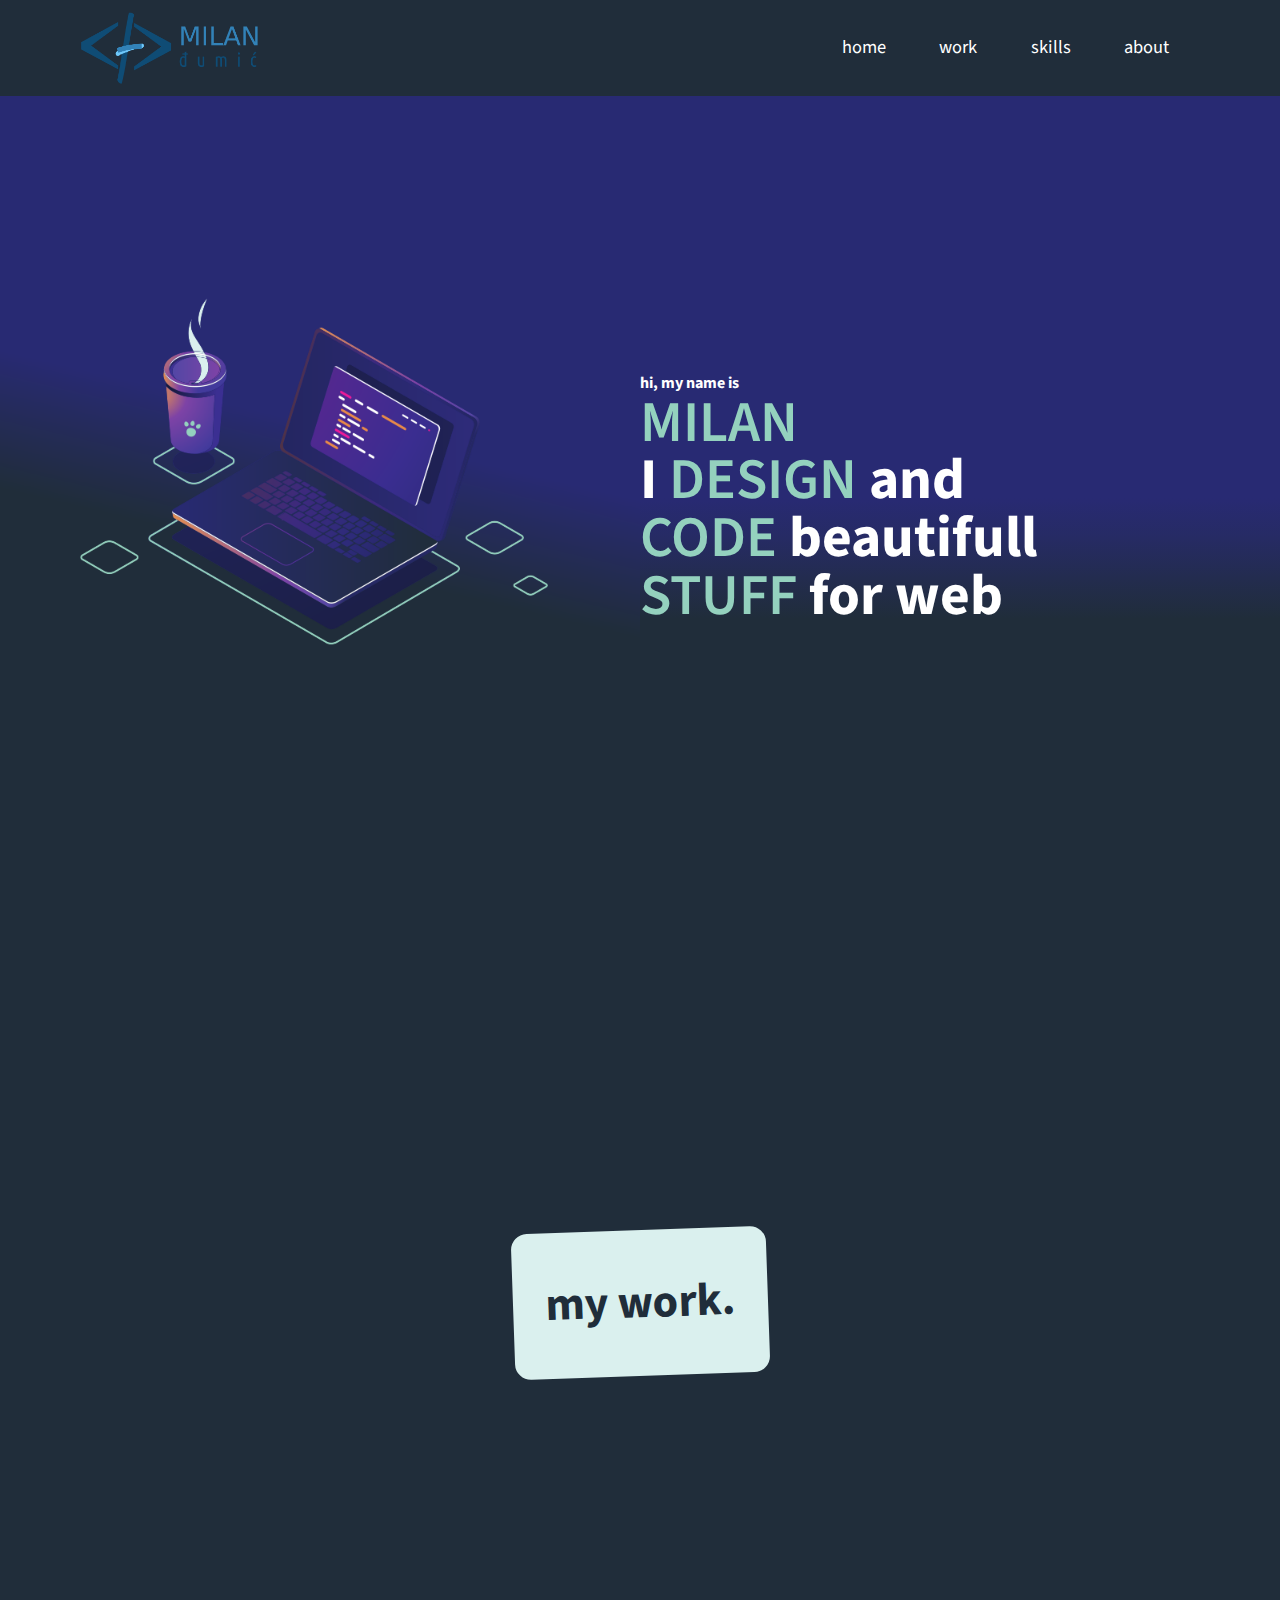
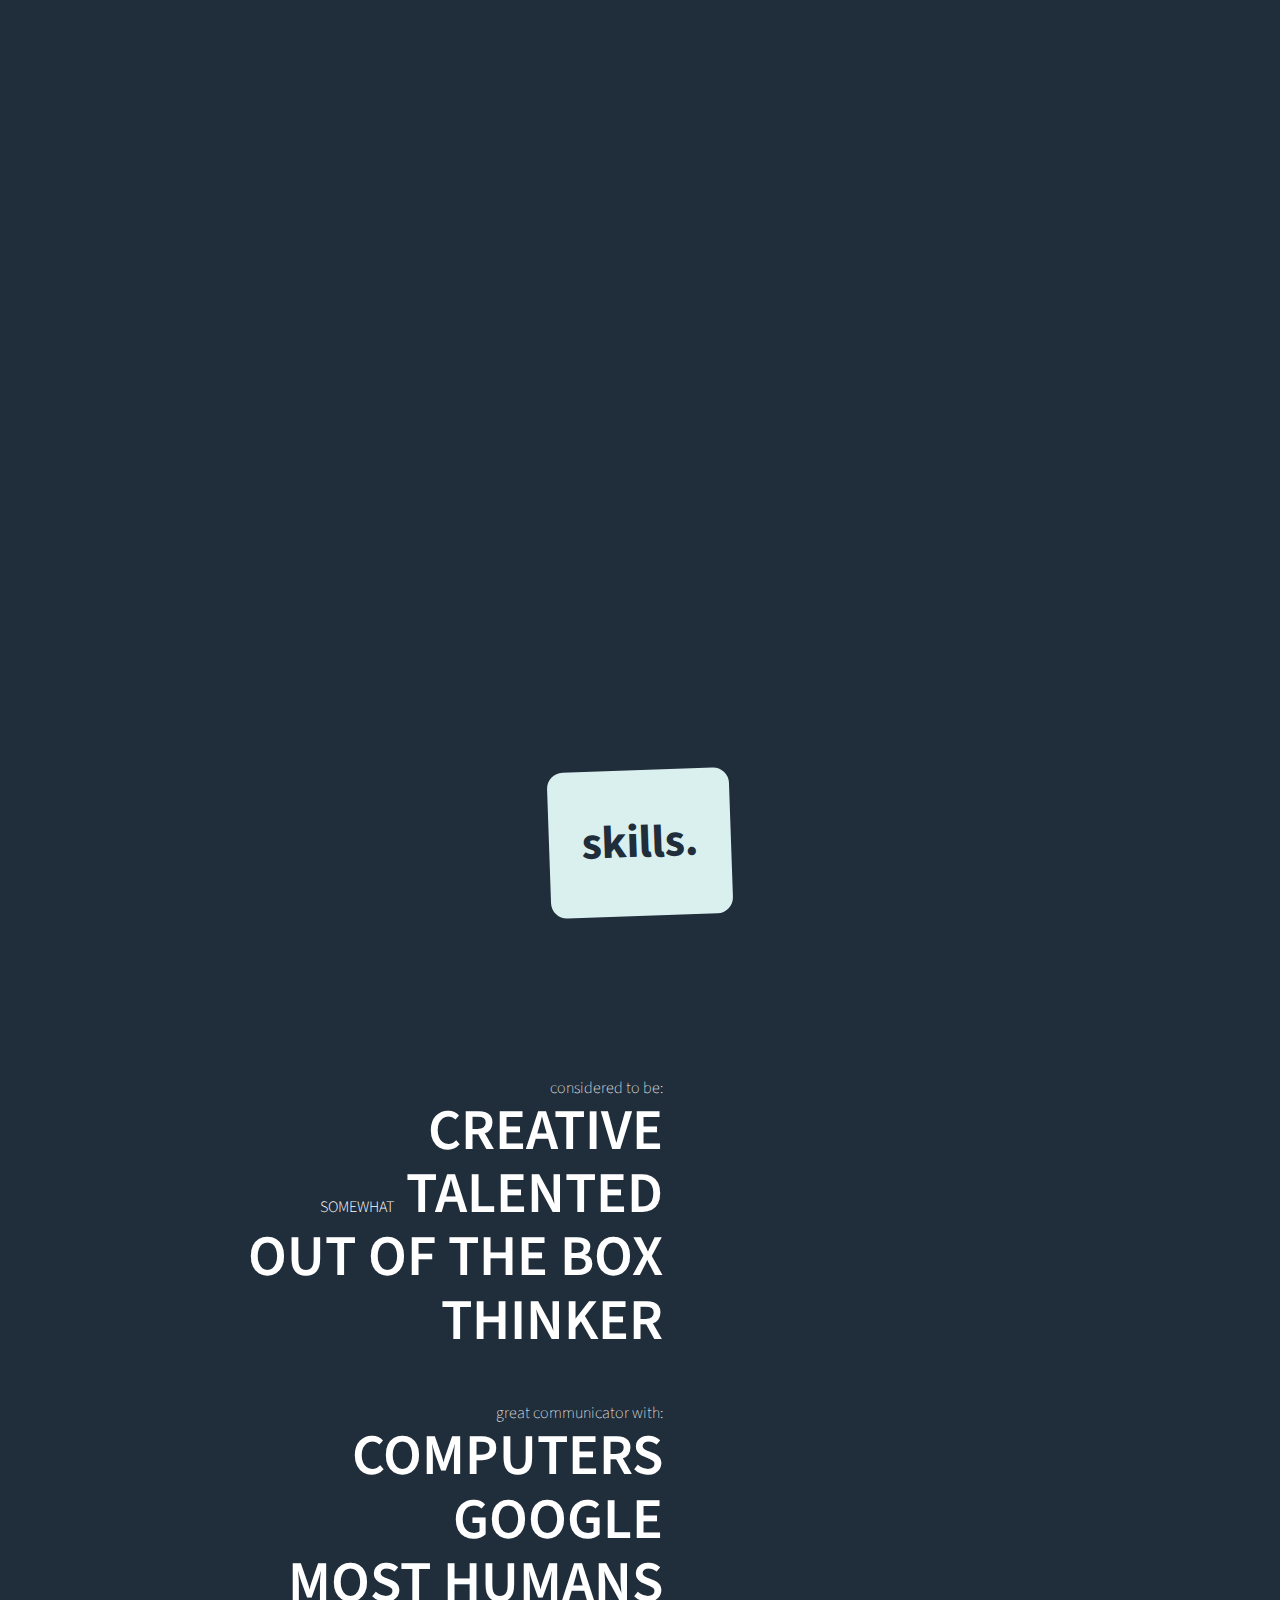
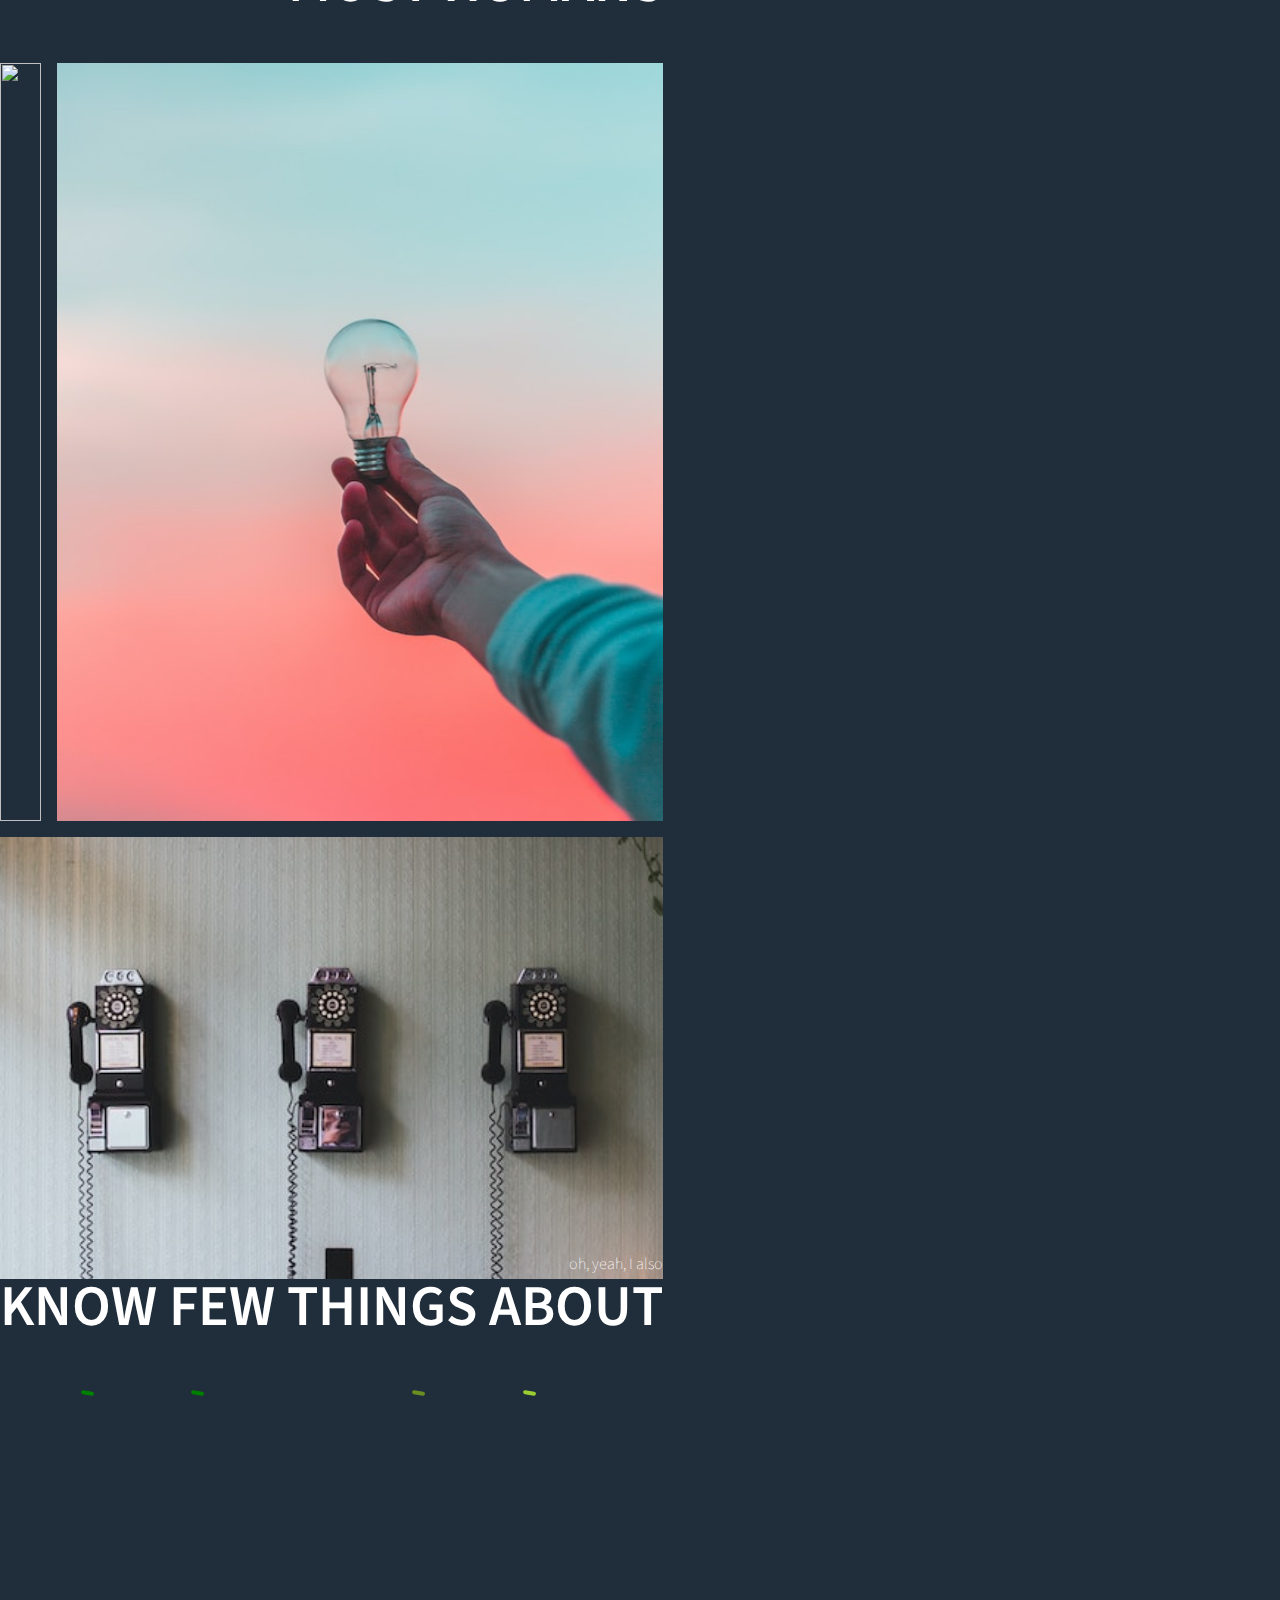
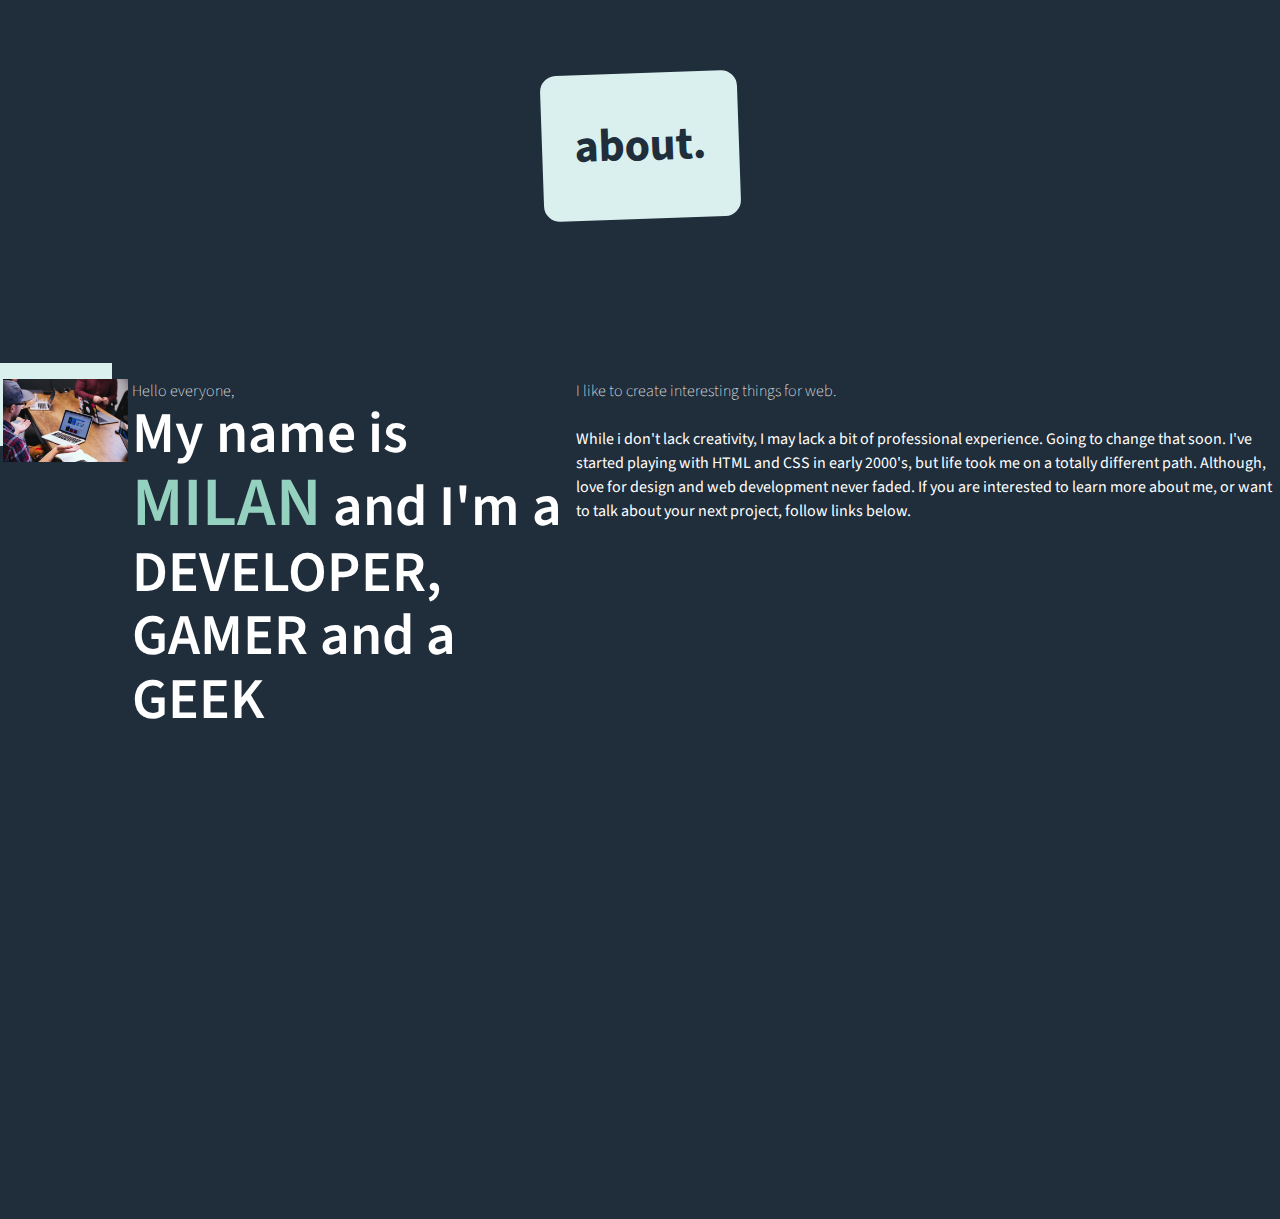
==== index.html @ 1bcb6944 "work -> home" ====
<!DOCTYPE html>
<html lang="en">
  <head>
    <meta charset="UTF-8" />
    <meta http-equiv="X-UA-Compatible" content="IE=edge" />
    <meta name="viewport" content="width=device-width, initial-scale=1.0" />
    <title>Milan Đumić :: developer</title>
    <link
      href="https://cdn.jsdelivr.net/npm/bootstrap@5.2.2/dist/css/bootstrap.min.css"
      rel="stylesheet"
      integrity="sha384-Zenh87qX5JnK2Jl0vWa8Ck2rdkQ2Bzep5IDxbcnCeuOxjzrPF/et3URy9Bv1WTRi"
      crossorigin="anonymous"
    />
    <script
      async
      src="https://kit.fontawesome.com/c9219fe591.js"
      crossorigin="anonymous"
    ></script>
    <script type="module" src="ast/js/main.js"></script>
    <script type="module" src="ast/js/popProjects.js"></script>

    <link rel="stylesheet" href="ast/css/main.css" />
  </head>
  <body>
    <header>
      <div class="container-fluid mobile-nav-items hidden no-opacity">
        <img src="ast/img/mdjlogo.png" alt="" class="mobile-nav-items--logo" />
        <a href="#welcome" class="mobile-nav-items--item no-opacity"
          ><i class="fa-solid fa-house mobile-nav-items--icon"></i>Home</a
        >
        <a href="#work" class="mobile-nav-items--item no-opacity"
          ><i class="fa-solid fa-briefcase mobile-nav-items--icon"></i>Work</a
        >
        <a href="#skills" class="mobile-nav-items--item no-opacity"
          ><i class="fa-solid fa-gear mobile-nav-items--icon"></i>Skills</a
        >
        <a href="#about" class="mobile-nav-items--item no-opacity"
          ><i class="fa-solid fa-user mobile-nav-items--icon"></i>About</a
        >
        <div class="social">
          <a
            href="https://github.com/dambus"
            target="_blank"
            class="fa-brands fa-github"
          ></a>
          <a
            href="https://www.linkedin.com/in/milandjumic/"
            target="_blank"
            class="fa-brands fa-linkedin"
          ></a>
          <a
            href="https://www.instagram.com/dambusns/"
            target="_blank"
            class="fa-brands fa-instagram"
          ></a>
          <a
            href="https://www.facebook.com/milandjumic"
            class="fa-brands fa-facebook"
            target="_blank"
          ></a>
          <a href="mailto:dambusns@gmail.com" class="fa-solid fa-at"></a>
        </div>
      </div>

      <div class="header container" id="top-of-page">
        <img src="ast/img/mdjlogo.png" alt="logo" class="header__logo" />
        <div class="nav__mobile container-fluid">
          <div class="nav__mobile--menu-icon">
            <div class="toggle-menu">
              <span></span>
              <span></span>
              <span></span>
            </div>
          </div>
        </div>

        <div class="nav">
          <a href="#welcome" class="btn__nav" data-anchor="#welcome">home</a>
          <a href="#work" class="btn__nav" data-anchor="#work">work</a>
          <a href="#skills" class="btn__nav" data-anchor="#skills">skills</a>
          <a href="#about" class="btn__nav" data-anchor="#about">about</a>
        </div>
      </div>
    </header>
    <section id="welcome" class="container">
      <div class="landing">
        <div class="landing--upper">
          <div class="landing--upper-left">
            <img
              src="ast/img/landing-image.png"
              alt="laptop with code and coffee illustration"
              class=""
            />
          </div>
          <div class="landing--upper-right">
            <h4>hi, my name is</h4>
            <h1 class="mb-4"><span>Milan</span></h1>
            <h1>
              I <span>DESIGN</span> and <br />
              <span>CODE</span> beautifull <br />
              <span>STUFF</span> for web
            </h1>
          </div>
        </div>
      </div>
    </section>
    <section id="work" class="work container">
      <div class="section__heading">
        <h1>my work.</h1>
      </div>
      <div class="section__content">
        <div class="cards" id="projectCards"></div>
      </div>
    </section>
    <section id="skills" class="skills container">
      <div class="section__heading">
        <h1>skills.</h1>
      </div>
      <div class="section__content">
        <div class="row">
          <div class="col-xs-12 col-md-6 content-text-r">
            <h4>considered to be:</h4>
            <h1>CREATIVE</h1>
            <h1><small>SOMEWHAT</small> TALENTED</h1>
            <h1>
              OUT OF THE BOX <br />
              THINKER
            </h1>
            <div class="v-spacer"></div>
            <h4>great communicator with:</h4>
            <h1>COMPUTERS</h1>
            <h1>GOOGLE</h1>
            <h1>MOST HUMANS</h1>
            <div class="v-spacer"></div>
          </div>
          <div class="col-xs-12 col-md-6">
            <div class="gal">
              <div class="gal__1-1">
                <img src="ast/img/unsplash:_bKeoqjIumw.png" alt="" />
              </div>
              <div class="gal__1-2">
                <img src="ast/img/unsplash:fIq0tET6llw.png" alt="" />
              </div>
              <div class="gal__2-1">
                <img src="ast/img/image 3.png" alt="" />
              </div>
            </div>
          </div>
          <div class="spacer my-5"></div>
          <div class="col-xs-12 col-md-6 offset-md-3 content-text-r mt-5">
            <h4>oh, yeah, I also</h4>
            <h1>KNOW FEW THINGS ABOUT</h1>
            <div class="tech-icons">
              <div class="skills__box">
                <div class="skills__box--skill-icon">
                  <div class="badge_good">
                    <i class="fa-solid fa-thumbs-up"></i>
                  </div>
                  <i class="fa-brands fa-html5"></i>
                </div>
                <div class="skills__box--skill-icon">
                  <div class="badge_good">
                    <i class="fa-solid fa-thumbs-up"></i>
                  </div>
                  <i class="fa-brands fa-css3-alt"></i>
                </div>
                <div class="skills__box--skill-icon">
                  <i class="fa-brands fa-sass"></i>
                </div>
                <div class="skills__box--skill-icon">
                  <div class="badge_ok">
                    <i class="fa-solid fa-circle-check"></i>
                  </div>
                  <i class="fa-brands fa-square-js"></i>
                </div>
                <div class="skills__box--skill-icon">
                  <div class="badge_learning">
                    <i class="fa-solid fa-graduation-cap"></i>
                  </div>
                  <i class="fa-brands fa-react"></i>
                </div>
                <div class="skills__box--skill-icon">
                  <i class="fa-brands fa-figma"></i>
                </div>
              </div>
            </div>
          </div>
        </div>
      </div>
    </section>
    <section id="about" class="skills container">
      <div class="section__heading">
        <h1>about.</h1>
      </div>
      <div class="section__content row">
        <div class="col-xs-12 col-md-6">
          <img src="ast/img/dev_meeting.png" alt="" class="shadowed" />
        </div>
        <div class="col-xs-12 col-md-6 content-text-l mt-5">
          <h4>Hello everyone,</h4>
          <h1>
            My name is <span>MILAN</span> and I'm a DEVELOPER, GAMER and a GEEK
          </h1>
        </div>
        <div class="col-xs-12 col-sm-6 offset-md-6 mt-3 content-text-l">
          <h4>I like to create interesting things for web.</h4>
          <p class="">
            <br />
            While i don't lack creativity, I may lack a bit of professional
            experience. Going to change that soon. I've started playing with
            HTML and CSS in early 2000's, but life took me on a totally
            different path. Although, love for design and web development never
            faded. If you are interested to learn more about me, or want to talk
            about your next project, follow links below.
          </p>
        </div>
      </div>
    </section>
  </body>
</html>
---- ast/css/main.css ----
@import url("https://fonts.googleapis.com/css2?family=Source+Sans+Pro:wght@200;300;400;700;900&display=swap");
/* Box sizing rules */
*,
*::before,
*::after {
  box-sizing: border-box;
}

/* Remove default margin */
body,
h1,
h2,
h3,
h4,
p,
figure,
blockquote,
dl,
dd {
  margin: 0;
}

/* Remove list styles on ul, ol elements with a list role, which suggests default styling will be removed */
ul[role=list],
ol[role=list] {
  list-style: none;
}

/* Set core root defaults */
html:focus-within {
  scroll-behavior: smooth;
}

/* Set core body defaults */
body {
  min-height: 100vh;
  text-rendering: optimizeSpeed;
  line-height: 1.5;
}

/* A elements that don't have a class get default styles */
a:not([class]) {
  text-decoration-skip-ink: auto;
}

/* Make images easier to work with */
img,
picture {
  max-width: 100%;
  display: block;
}

/* Inherit fonts for inputs and buttons */
input,
button,
textarea,
select {
  font: inherit;
}

/* Remove all animations, transitions and smooth scroll for people that prefer not to see them */
@media (prefers-reduced-motion: reduce) {
  html:focus-within {
    scroll-behavior: auto;
  }
  *,
*::before,
*::after {
    animation-duration: 0.01ms !important;
    animation-iteration-count: 1 !important;
    transition-duration: 0.01ms !important;
    scroll-behavior: auto !important;
  }
}
body {
  background-color: #202d3a;
  min-height: calc(100vh - 8vw);
  color: white;
  font-family: "Source Sans Pro", sans-serif;
  scroll-behavior: smooth;
}

a {
  text-decoration: none;
  color: inherit;
}

section {
  min-height: calc(100vh - 6rem);
  margin-bottom: 20vw !important;
}

.landing {
  width: 100%;
}

.section__heading {
  display: flex;
  justify-content: center;
}
.section__heading h1 {
  background-color: #daf0ee;
  color: #202d3a;
  transform: rotate(-2deg);
  padding: 8% 4%;
  margin-top: -6px;
  margin-bottom: 10vw;
  font-size: clamp(2rem, 1.1923rem + 2.2436vw, 2.875rem);
  border-radius: 16px;
}
@media (min-width: 768px) {
  .section__heading h1 {
    padding: 3% 2.5%;
    font-size: clamp(2rem, 1.1923rem + 2.2436vw, 2.875rem);
    margin-bottom: 10vw;
  }
}

.section__content {
  margin-top: 2rem;
  display: flex;
}
.section__content--left {
  flex: 50%;
}

section {
  min-height: calc(100vh - 1rem);
  margin-bottom: 20vw !important;
  scroll-margin-top: -10px;
}
@media (min-width: 768px) {
  section {
    scroll-margin-top: 6rem;
  }
}

small {
  font-size: 1rem;
  font-weight: 300;
}

.shadowed {
  max-width: 95%;
  margin: 0 auto;
  filter: drop-shadow(-16px -16px 0px #daf0ee);
}

article {
  margin: 5vw auto;
}

.content-text-r {
  text-align: right;
}
.content-text-r h4 {
  font-weight: 200;
}
.content-text-r h1 {
  font-weight: 600;
  font-size: 2.6rem;
  line-height: 1.1;
}
.content-text-r h1 span {
  color: #94d1be;
  font-size: 120%;
}
@media (min-width: 768px) {
  .content-text-r h1 {
    font-size: 3.6rem;
  }
}

.content-text-l {
  text-align: left;
}
.content-text-l h4 {
  font-weight: 200;
}
.content-text-l h1 {
  font-weight: 600;
  font-size: 2.6rem;
  line-height: 1.1;
}
.content-text-l h1 span {
  color: #94d1be;
  font-size: 120%;
}
@media (min-width: 768px) {
  .content-text-l h1 {
    font-size: 3.6rem;
  }
}

.gal {
  display: grid;
  grid-template-columns: 2;
  grid-template-columns: 2;
  grid-gap: 1rem;
}
.gal__1-1 {
  grid-area: 1/1/2/2;
}
.gal__1-1 img {
  width: 100%;
  height: 100%;
  object-fit: cover;
}
.gal__1-2 {
  grid-area: 1/2/2/2;
}
.gal__1-2 img {
  width: 100%;
  height: 100%;
  object-fit: cover;
}
.gal__2-1 {
  grid-area: 2/1/3/3;
}
.gal__2-1 img {
  width: 100%;
  height: 100%;
  object-fit: cover;
}

.v-spacer {
  width: 100%;
  height: 2rem;
}
@media (min-width: 768px) {
  .v-spacer {
    height: 3rem;
  }
}

.test-border {
  border: 1px solid white;
}

.mobile-nav-items {
  display: flex;
  flex-direction: column;
  opacity: 0.98;
  transform: translateX(0);
  position: fixed;
  z-index: 99;
  top: 0;
  width: 100%;
  right: 0%;
  height: calc(100vh - 70px);
  background: #9db5b2;
  transition: all 0.5s;
}
.mobile-nav-items:--item {
  border: 1px solid red;
  display: flex;
  justify-content: center;
  align-items: center;
  width: 100%;
}
.mobile-nav-items--icon {
  height: 1rem;
  width: 1rem;
  margin-right: 2rem;
  margin-top: -0.5rem;
}
.mobile-nav-items .social {
  border-top: 1px solid rgba(32, 45, 58, 0.1);
  height: 3rem;
  display: flex;
  justify-content: space-evenly;
  align-items: center;
  font-size: 1.8125rem;
}
.mobile-nav-items .social a {
  color: rgba(32, 45, 58, 0.85);
  margin-right: 1rem;
}

a.mobile-nav-items--item {
  border-top: 1px solid rgba(32, 45, 58, 0.1);
  color: #202d3a;
  font-weight: 400;
  font-size: 1.2rem;
  display: flex;
  justify-content: center;
  align-items: center;
  flex: 20%;
  transition: all 0.3s;
}

img.mobile-nav-items--logo {
  width: 30%;
  margin: 2rem auto;
}

.header {
  height: 6rem;
  display: flex;
  align-items: center;
  justify-content: space-between;
  padding: 1rem;
  background-color: #202d3a;
  border: none;
}
@media (min-width: 768px) {
  .header {
    position: sticky;
    z-index: 999;
  }
}
.header__logo {
  margin: 0 auto;
  height: 4.6rem;
  display: block;
}
@media (min-width: 768px) {
  .header__logo {
    margin-left: 4rem;
    margin-top: 0;
  }
  .header__logo .small {
    width: 1rem;
  }
}
.header .nav {
  display: none;
  margin-right: 4rem;
}
@media (min-width: 768px) {
  .header .nav {
    display: block;
  }
}
.header .nav .btn__nav {
  position: relative;
  width: auto;
  display: inline-block;
  background-color: none;
  padding: 0.66rem 1.25rem;
  font-size: 1.15rem;
  font-weight: 400;
  transition: all 0.2s;
  z-index: 11;
  margin-right: 0.66rem;
}
.header .nav .btn__nav::before {
  position: absolute;
  content: "";
  top: 0;
  left: 0;
  height: 100%;
  width: 100%;
  transition: all 0.4s ease-in;
  z-index: -1;
}
.header .nav .btn__nav:hover {
  background-color: none;
  color: black;
  transform: rotate(-2deg);
}
.header .nav .btn__nav:hover::before {
  transform: rotate(-2deg);
  background-color: #daf0ee;
  border-radius: 6px;
  z-index: -1;
  transition: all 0.5s;
}
.header .nav__mobile {
  display: flex;
  justify-content: center;
  align-items: center;
  position: fixed;
  left: 0;
  bottom: 0px;
  z-index: 999;
  background-color: rgba(32, 45, 58, 0.95);
}
@media (min-width: 768px) {
  .header .nav__mobile {
    display: none;
  }
}
@media (min-width: 992px) {
  .header .nav__mobile {
    display: none;
  }
}
@media (min-width: 1200px) {
  .header .nav__mobile {
    display: none;
  }
}
@media (min-width: 1400px) {
  .header .nav__mobile {
    display: none;
  }
}
.header .nav__mobile--menu-icon {
  display: flex;
  align-items: center;
  justify-content: center;
}
.header .nav__mobile--menu-icon .toggle-menu {
  position: relative;
  width: 50px;
  height: 50px;
  margin: 10px;
  box-shadow: 0 10px 20px rgba(0, 0, 0, 0.8);
  display: flex;
  background-color: #9db5b2;
  justify-content: center;
  border-radius: 14px;
  align-items: center;
  cursor: pointer;
  overflow: hidden;
}
.header .nav__mobile--menu-icon .toggle-menu span {
  position: absolute;
  width: 35px;
  height: 4px;
  background: #202d3a;
  border-radius: 4px;
  cursor: pointer;
  transition: 0.5s;
}
.header .nav__mobile--menu-icon .toggle-menu span:nth-child(1) {
  transform: translateY(-8px);
  width: 25px;
  left: 8px;
}
.header .nav__mobile--menu-icon .toggle-menu span:nth-child(2) {
  transform: translateY(8px);
  width: 20px;
  left: 8px;
}
.header .nav__mobile--menu-icon .mob-active span:nth-child(3) {
  transform: translateX(60px);
}
.header .nav__mobile--menu-icon .mob-active span:nth-child(1) {
  width: 35px;
  transform: translateX(0px) rotate(-45deg);
  height: 3px;
}
.header .nav__mobile--menu-icon .mob-active span:nth-child(2) {
  transform: translateX(0px) rotate(45deg);
  width: 35px;
  height: 3px;
}

.landing {
  height: calc(100vh - 6rem - 20vh);
}
@media (min-width: 768px) {
  .landing {
    height: calc(100vh - 6rem);
  }
}
.landing--upper {
  display: flex;
  flex-direction: column;
  flex-wrap: nowrap;
  height: 100%;
  align-items: center;
  justify-items: center;
}
@media (min-width: 768px) {
  .landing--upper {
    flex-direction: row;
  }
}
@media (min-width: 768px) {
  .landing--upper {
    background: linear-gradient(180deg, #282a73 50%, #262b64 55%, #202d3a 65%);
  }
}
.landing--upper-left {
  flex: 50%;
}
.landing--upper-left img {
  margin-top: 5vh;
  border-radius: 33%;
}
@media (min-width: 768px) {
  .landing--upper-left img {
    margin-top: 0;
    border-radius: 0;
  }
}
.landing--upper-right {
  flex: 50%;
}
.landing--upper-right h4 {
  text-align: center;
}
@media (min-width: 768px) {
  .landing--upper-right h4 {
    text-align: left;
  }
}
.landing--upper-right h1 {
  font-size: 2.4rem;
  line-height: 110%;
  text-align: center;
}
@media (min-width: 768px) {
  .landing--upper-right h1 {
    text-align: left;
    font-size: 3.6em;
    line-height: 100%;
  }
}
.landing--upper-right h1 span {
  color: #94d1be;
  font-weight: 600;
  text-transform: uppercase;
}

.hidden {
  display: none;
  transition: 0.5s;
}

.no-opacity {
  opacity: 0;
  transition: 0.5s;
}

.from-right {
  transform: translateX(-300px);
  transition: 0.5s;
}

@media (min-width: 768px) {
  .sticky {
    position: sticky;
  }
}

.relative {
  position: relative;
}

.active {
  background-color: none;
  color: #9db5b2;
  transform: rotate(-2deg);
}
.active::before {
  border: 1px solid #9db5b2;
  transform: rotate(-2deg);
  border-radius: 6px;
  z-index: -1;
  transition: all 0.2s;
}

.cards {
  margin-top: 5rem;
  display: flex;
  flex-direction: row;
  flex-wrap: wrap;
  justify-content: space-evenly;
}

.card {
  flex-grow: 1;
  background-color: rgba(32, 45, 58, 0.3);
  background-blend-mode: darken;
  color: white;
  max-height: 75vh;
  outline: none;
  border: none;
  margin-bottom: 3rem;
  margin-right: 0;
  background-size: cover;
  padding: 10rem 0 0;
  max-width: 50ch;
  border-radius: 1rem;
  overflow: hidden;
  transition: transform 500ms ease;
}
@media (min-width: 768px) {
  .card {
    background-color: white;
    background-blend-mode: none;
  }
}
@media (min-width: 768px) {
  .card {
    margin-right: 3rem;
  }
}
.card-content {
  min-height: 25rem;
  padding: 1.5rem;
  background: linear-gradient(rgba(0, 0, 0, 0), rgba(0, 0, 0, 0.7) 30%, rgb(0, 0, 0));
  transition: transform 0.5s ease;
}
@media (hover) {
  .card-content {
    transform: translateY(65%);
  }
}
@media (hover) {
  .card-content > *:not(.card-title) {
    opacity: 0;
  }
}
.card-content-icons {
  margin-top: 2rem;
  display: flex;
  font-size: 2rem;
  justify-content: center;
}
.card-content-icons a {
  margin-right: 1rem;
}
.card-content-icons a:last-child {
  margin-right: 0;
}
.card-content-icons a:hover {
  transform: rotate(-2deg);
  transform-origin: bottom middle;
  color: #94d1be;
  transition: 0.2s ease;
}
.card-content-usedtech {
  display: flex;
  justify-content: center;
}
.card-content-usedtech--icon {
  font-weight: 300;
  font-size: 1.5rem;
  margin-right: 0.66rem;
  color: #94d1be;
  transform: rotate(-3deg);
}
@media (min-width: 768px) {
  .card-content-usedtech--icon {
    font-weight: 300;
    font-size: 1.8rem;
  }
}
.card-title {
  position: relative;
  width: max-content;
  padding-bottom: 0.75rem;
}
.card-title::after {
  content: "";
  position: absolute;
  height: 4px;
  width: calc(100% + 1.5rem);
  left: -1.5rem;
  bottom: 0;
  background: #94d1be;
  transform-origin: left;
  transition: transform 0.5s ease;
}
@media (hover) {
  .card-title::after {
    transform: scaleX(0);
  }
}
.card:hover, .card:focus-within {
  transform: scale(1.01);
  background-color: rgba(32, 45, 58, 0.4);
  background-blend-mode: darken;
}
.card:hover .card-title::after, .card:focus-within .card-title::after {
  transform: scaleX(1);
}
.card:hover .card-content, .card:focus-within .card-content {
  transform: translatey(1%);
  transition-delay: 300ms;
  transition-duration: 100ms;
}
.card:hover .card-content > *:not(.card-title), .card:focus-within .card-content > *:not(.card-title) {
  opacity: 1;
  transition: opacity 0.5s linear;
  transition-delay: 0.5s;
}

p.card-body {
  margin: 1rem 0;
  font-weight: 300;
}

.mybutton {
  cursor: pointer;
  display: inline;
  text-decoration: none;
  color: #202d3a;
  background-color: #94d1be;
  padding: 0.5em 1.25em;
  border-radius: 0.25em;
}
.mybutton:hover, .mybutton:focus {
  background-color: white;
}

.skills__box {
  margin-top: 8vw;
  width: 100%;
  display: flex;
  flex-direction: row;
  justify-content: center;
  align-items: center;
  flex-wrap: wrap;
}
@media (min-width: 768px) {
  .skills__box {
    margin-top: 4vw;
    justify-content: flex-start;
  }
}
.skills__box--skill-icon {
  display: flex;
  justify-content: center;
  align-items: center;
  position: relative;
  font-size: 3rem;
  flex-grow: 1;
  margin-bottom: 2rem;
}
@media (min-width: 768px) {
  .skills__box--skill-icon {
    font-size: 6rem;
  }
}

.badge_learning, .badge_ok, .badge_good {
  position: absolute;
  top: -20%;
  right: 15%;
  font-size: 20%;
  font-weight: 400;
  color: white;
  padding: 2% 6%;
  border-radius: 6px;
  transform: rotate(10deg);
}
@media (min-width: 768px) {
  .badge_learning, .badge_ok, .badge_good {
    right: 5%;
  }
}
@media (min-width: 992px) {
  .badge_learning, .badge_ok, .badge_good {
    right: 5%;
  }
}
@media (min-width: 1200px) {
  .badge_learning, .badge_ok, .badge_good {
    right: 10%;
  }
}
@media (min-width: 1200px) {
  .badge_learning, .badge_ok, .badge_good {
    right: 15%;
  }
}

.badge_good {
  background-color: green;
}

.badge_ok {
  background-color: olivedrab;
}

.badge_learning {
  background-color: yellowgreen;
}

/*# sourceMappingURL=main.css.map */
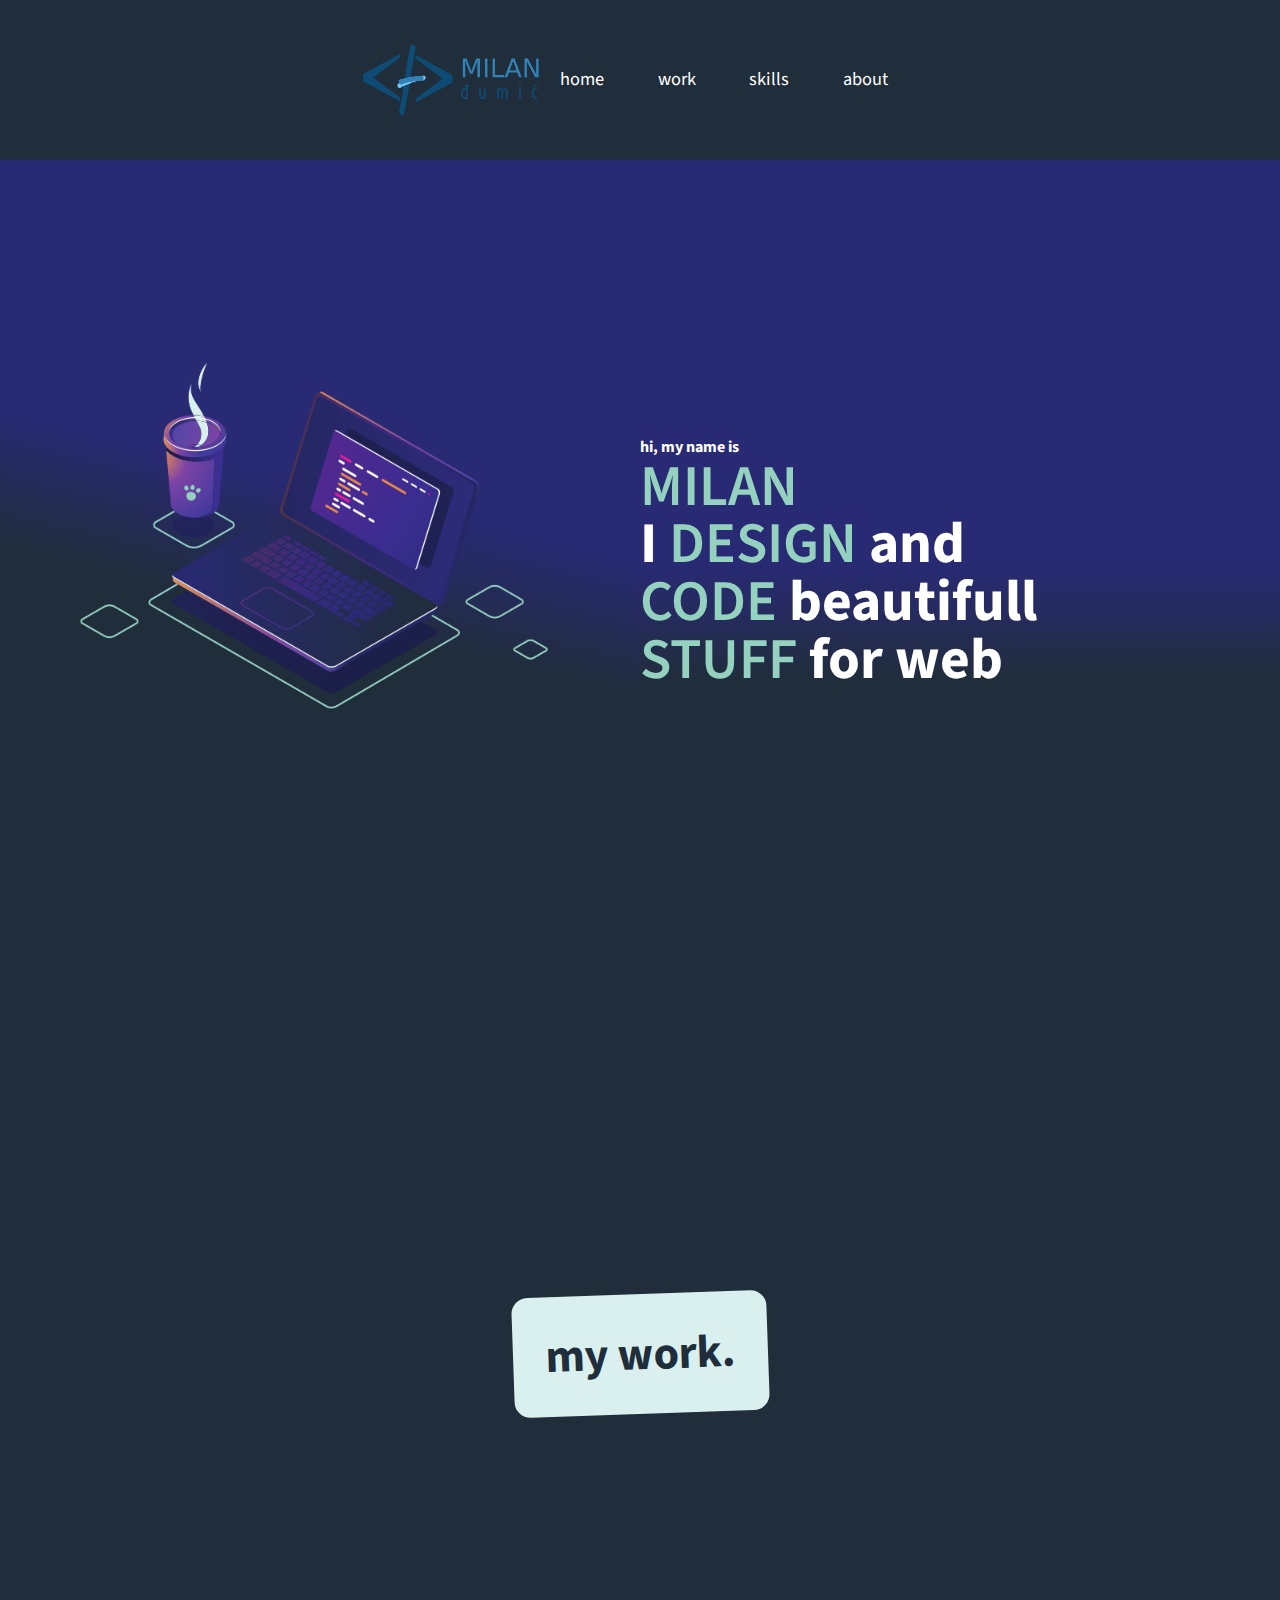
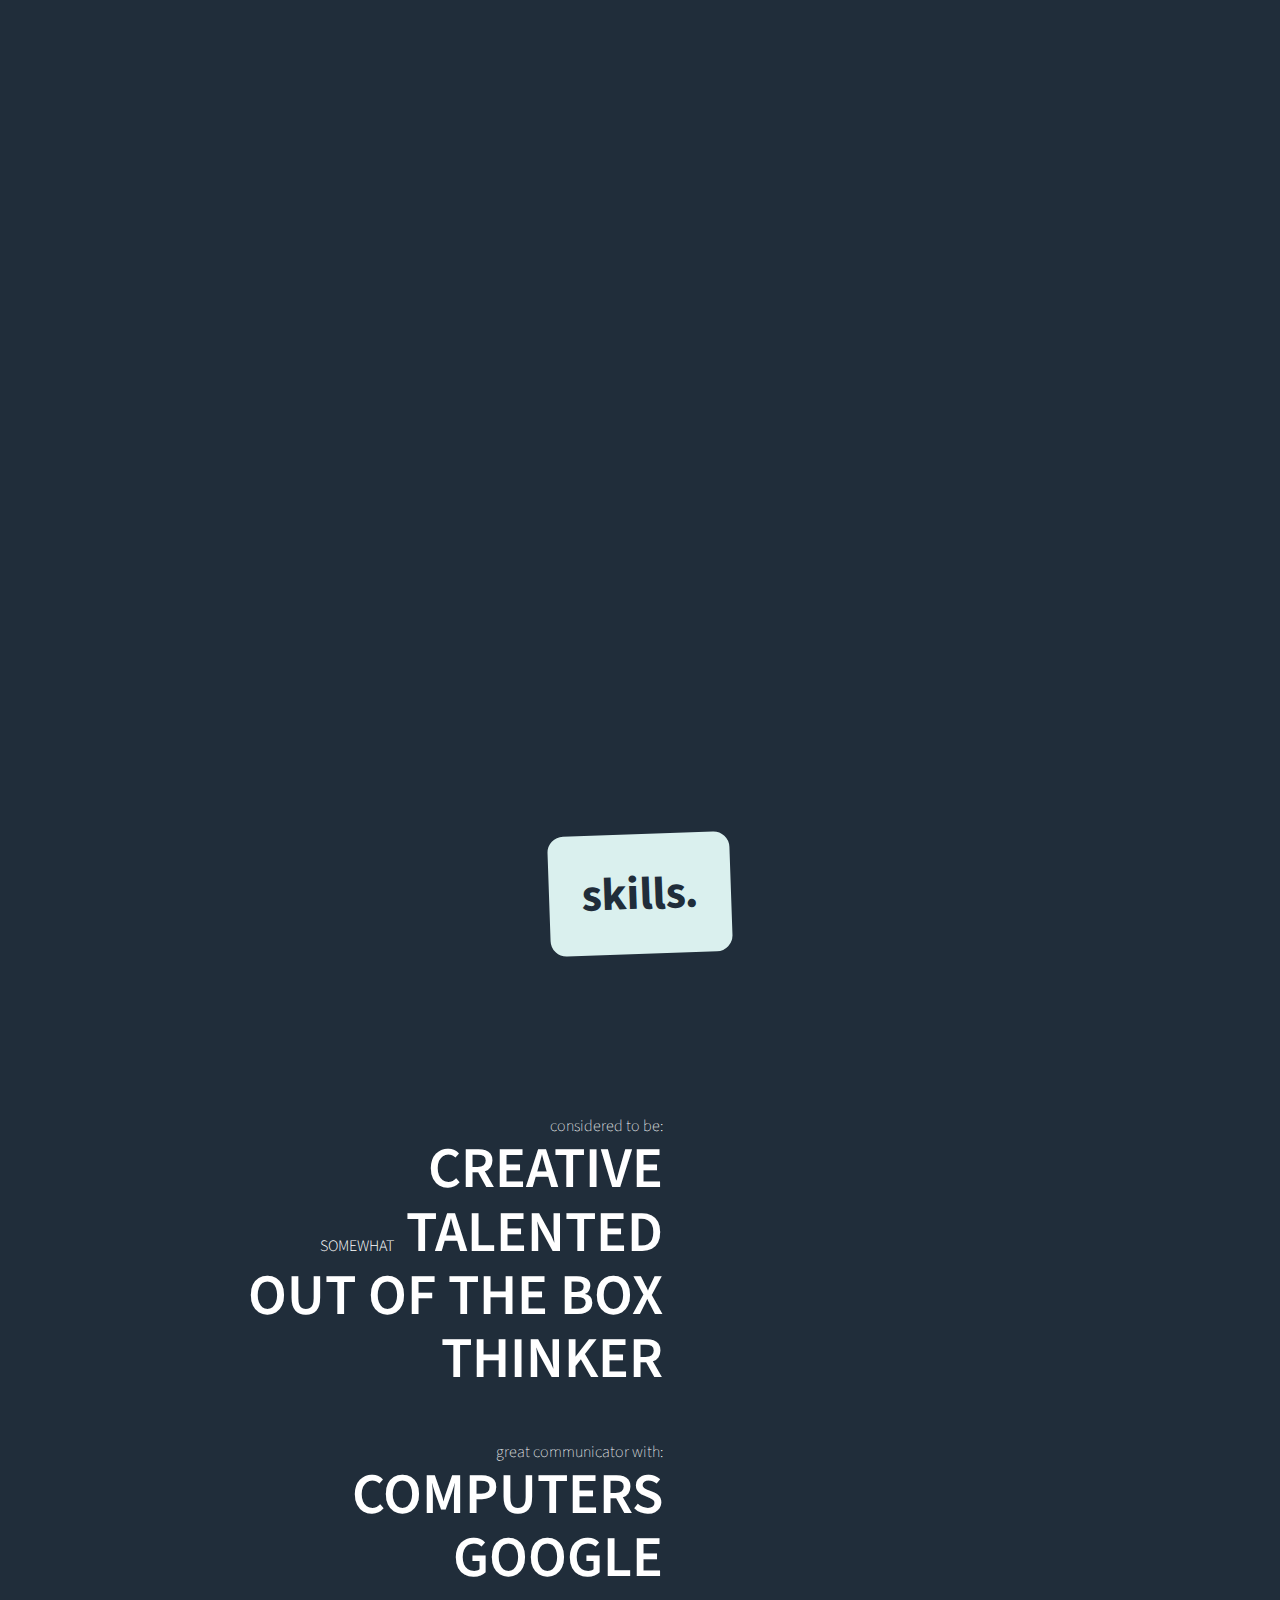
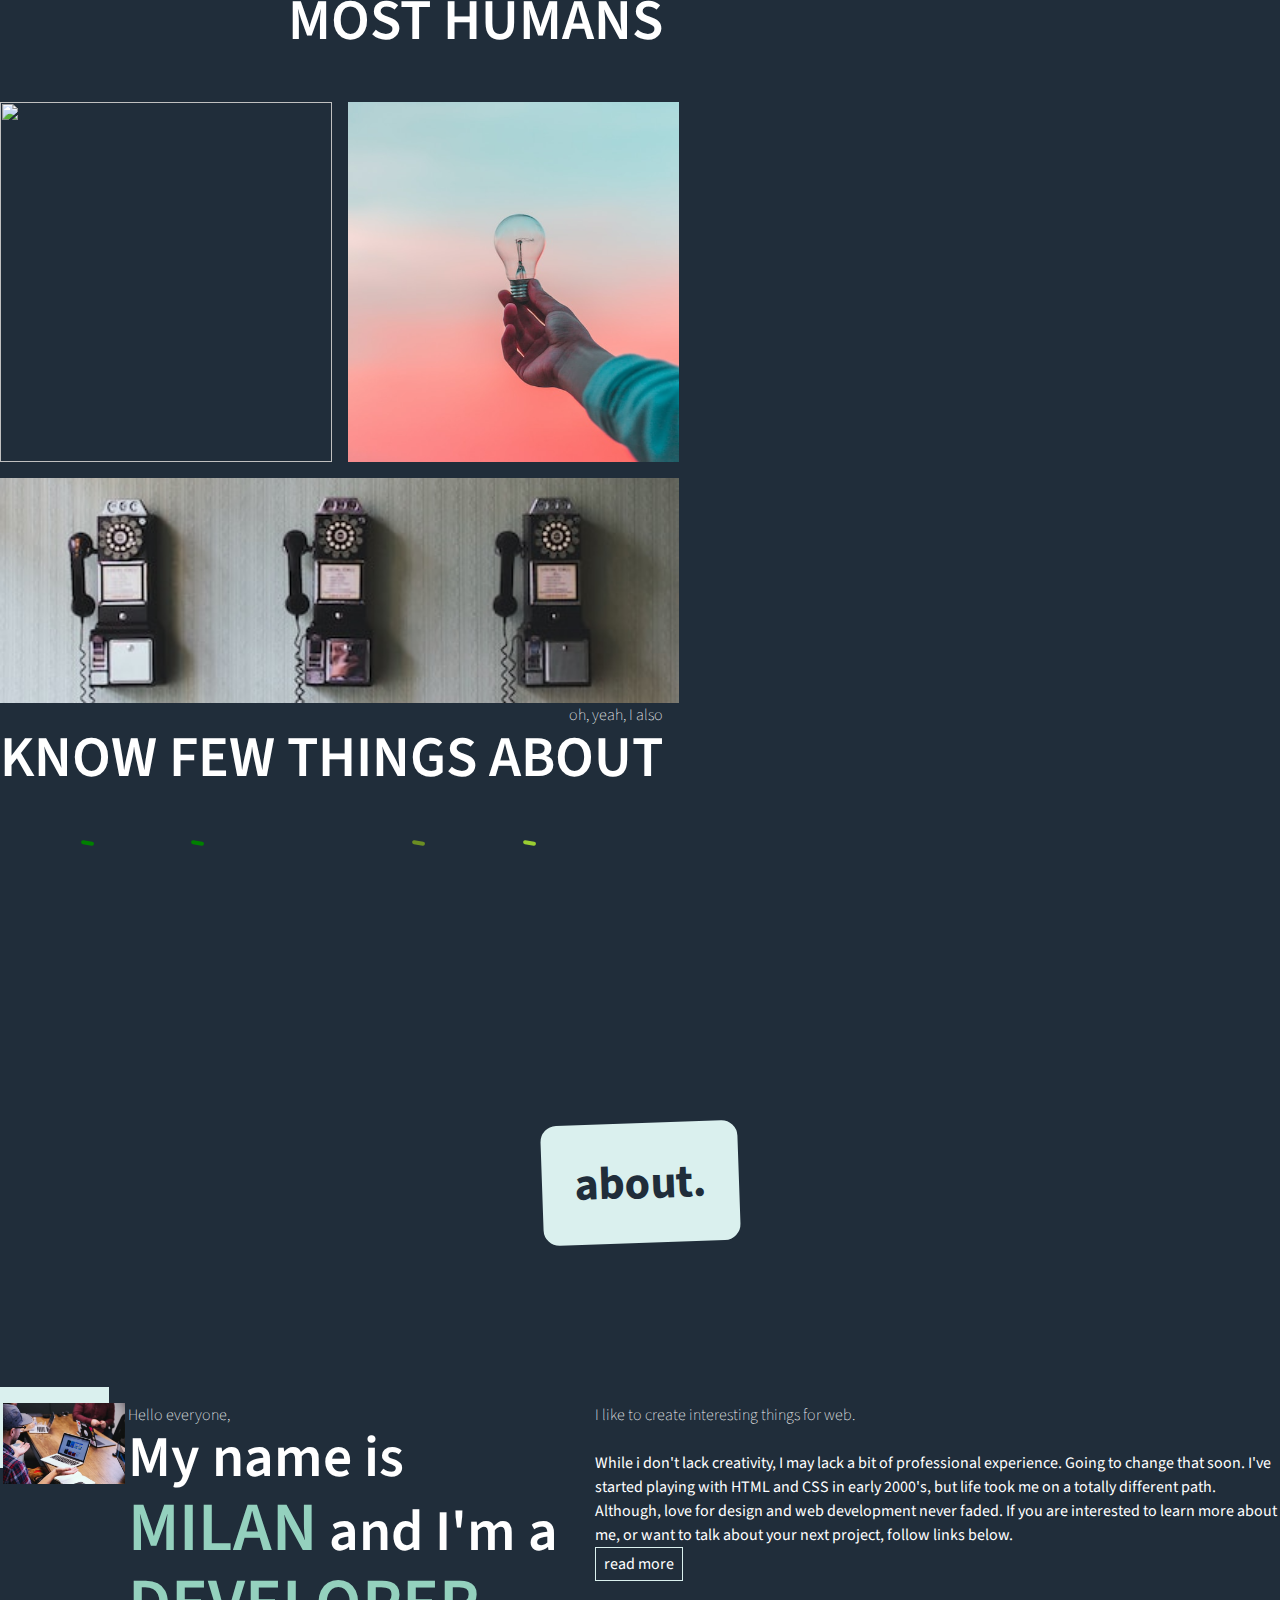
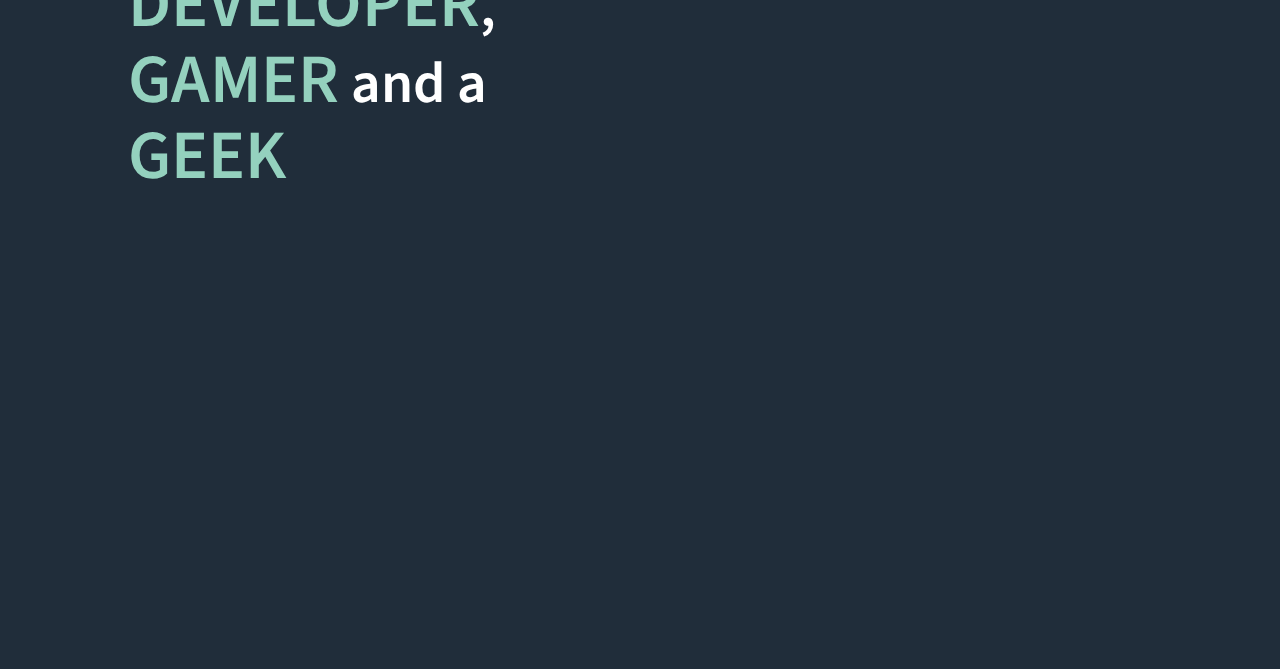
==== commit 38c7c677: "petak!" ====
--- a/index.html
+++ b/index.html
@@ -22,7 +22,7 @@
     <link rel="stylesheet" href="ast/css/main.css" />
   </head>
   <body>
-    <header>
+    <header class="header">
       <div class="container-fluid mobile-nav-items hidden no-opacity">
         <img src="ast/img/mdjlogo.png" alt="" class="mobile-nav-items--logo" />
         <a href="#welcome" class="mobile-nav-items--item no-opacity"
@@ -199,7 +199,8 @@
         <div class="col-xs-12 col-md-6 content-text-l mt-5">
           <h4>Hello everyone,</h4>
           <h1>
-            My name is <span>MILAN</span> and I'm a DEVELOPER, GAMER and a GEEK
+            My name is <span>MILAN</span> and I'm a <span>DEVELOPER</span>,
+            <span>GAMER</span> and a <span>GEEK</span>
           </h1>
         </div>
         <div class="col-xs-12 col-sm-6 offset-md-6 mt-3 content-text-l">
@@ -213,6 +214,8 @@
             faded. If you are interested to learn more about me, or want to talk
             about your next project, follow links below.
           </p>
+
+          <a href="#" class="link-btn">read more</a>
         </div>
       </div>
     </section>
--- a/ast/css/main.css
+++ b/ast/css/main.css
@@ -102,7 +102,7 @@
   background-color: #daf0ee;
   color: #202d3a;
   transform: rotate(-2deg);
-  padding: 8% 4%;
+  padding: 6% 4%;
   margin-top: -6px;
   margin-bottom: 10vw;
   font-size: clamp(2rem, 1.1923rem + 2.2436vw, 2.875rem);
@@ -110,7 +110,7 @@
 }
 @media (min-width: 768px) {
   .section__heading h1 {
-    padding: 3% 2.5%;
+    padding: 2% 2.5%;
     font-size: clamp(2rem, 1.1923rem + 2.2436vw, 2.875rem);
     margin-bottom: 10vw;
   }
@@ -194,8 +194,8 @@
 
 .gal {
   display: grid;
-  grid-template-columns: 2;
-  grid-template-columns: 2;
+  grid-template-columns: 50% 50%;
+  grid-template-rows: 40vh 25vh;
   grid-gap: 1rem;
 }
 .gal__1-1 {
@@ -231,6 +231,17 @@
   .v-spacer {
     height: 3rem;
   }
+}
+
+.link-btn {
+  position: relative;
+  display: inline-block;
+  padding: 0.25rem 0.5rem;
+  border: 1px solid #daf0ee;
+}
+.link-btn::before {
+  position: absolute;
+  content: "";
 }
 
 .test-border {
@@ -296,9 +307,12 @@
 
 .header {
   height: 6rem;
+  top: 0;
+  left: 0;
   display: flex;
   align-items: center;
   justify-content: space-between;
+  margin: 2rem auto !important;
   padding: 1rem;
   background-color: #202d3a;
   border: none;
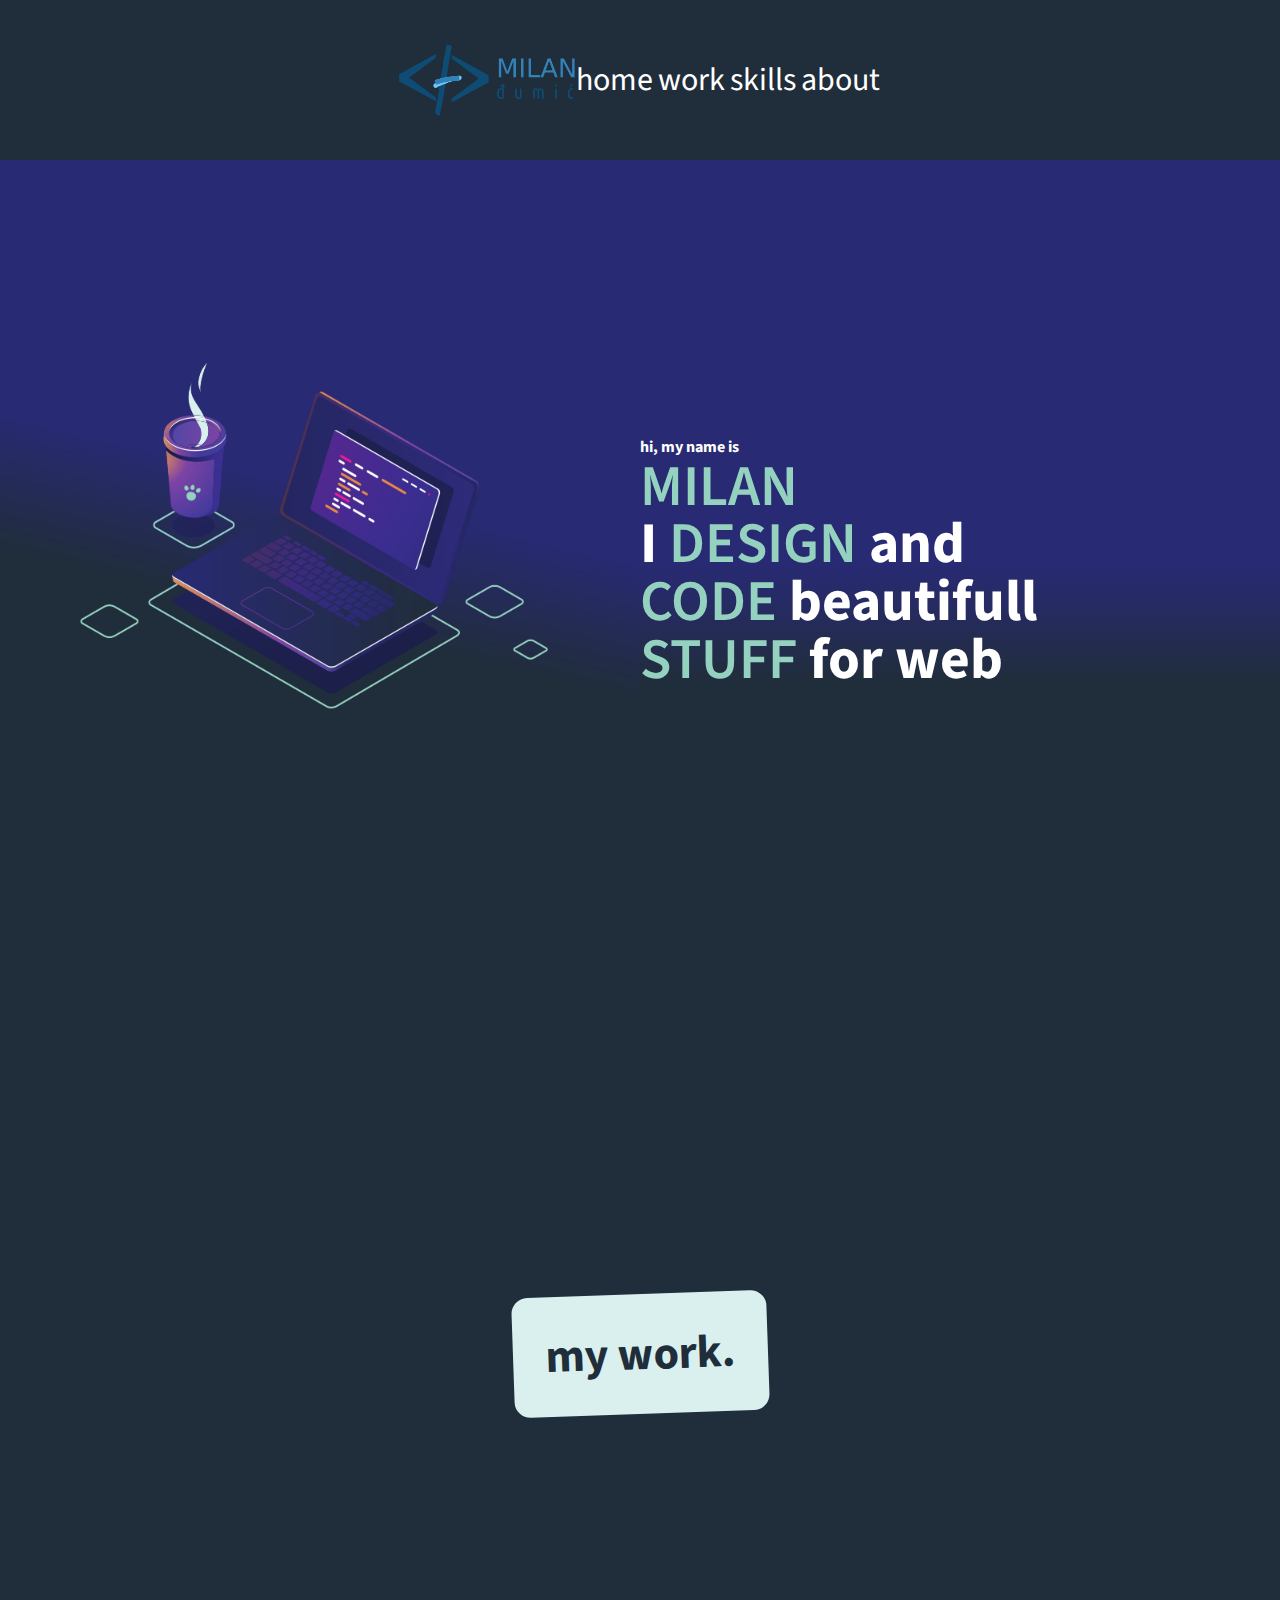
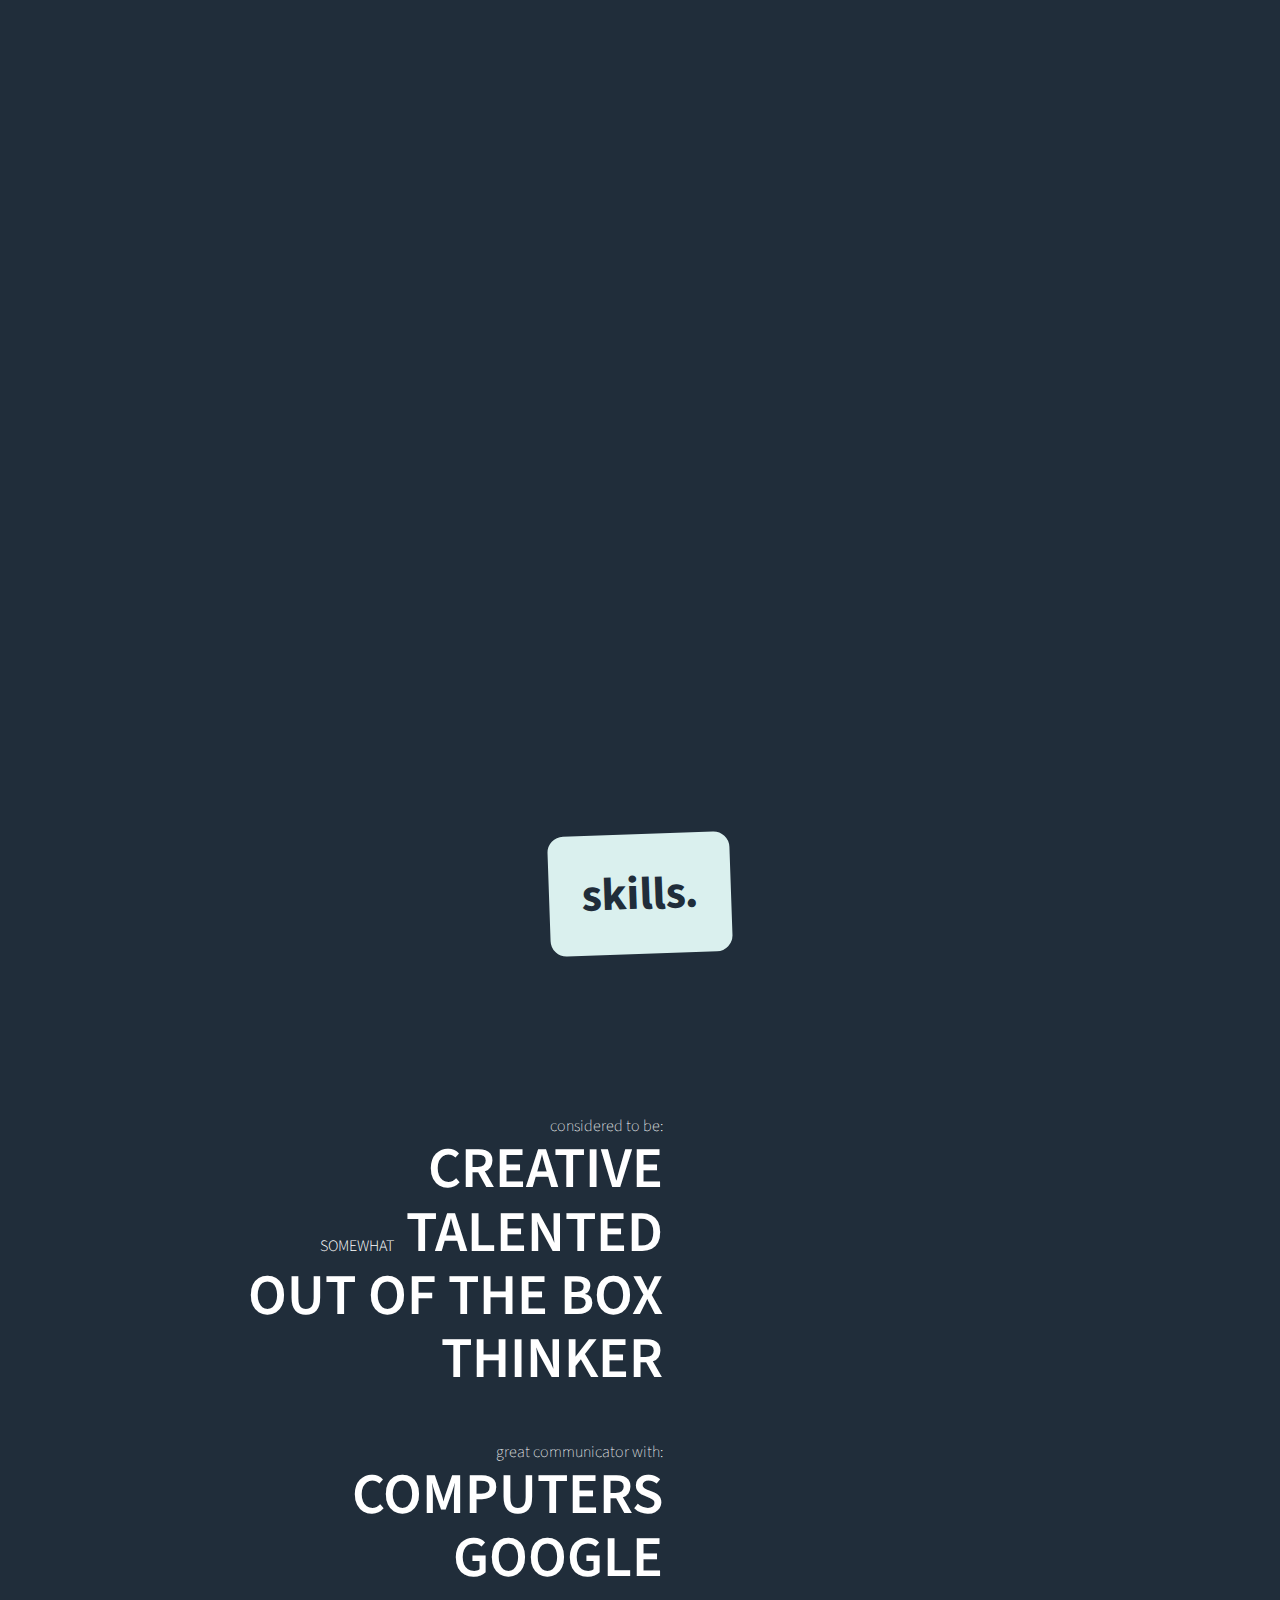
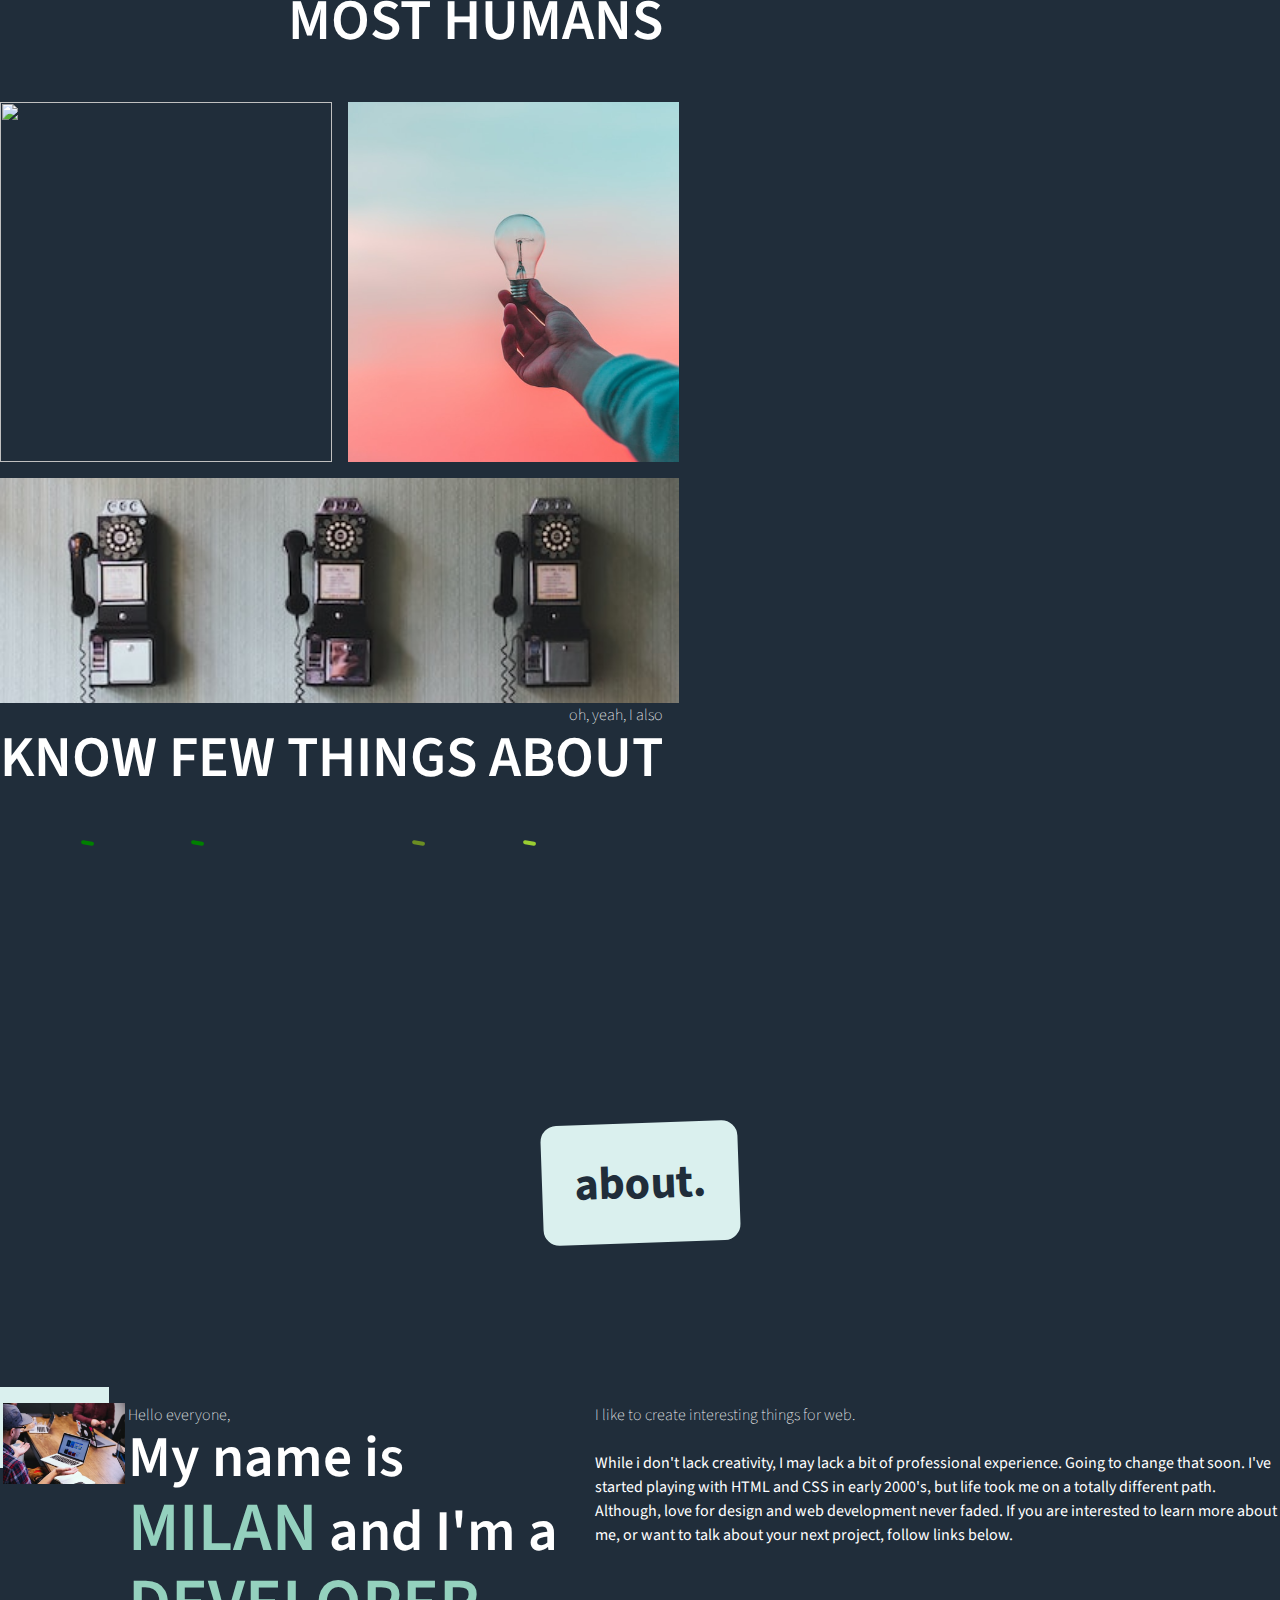
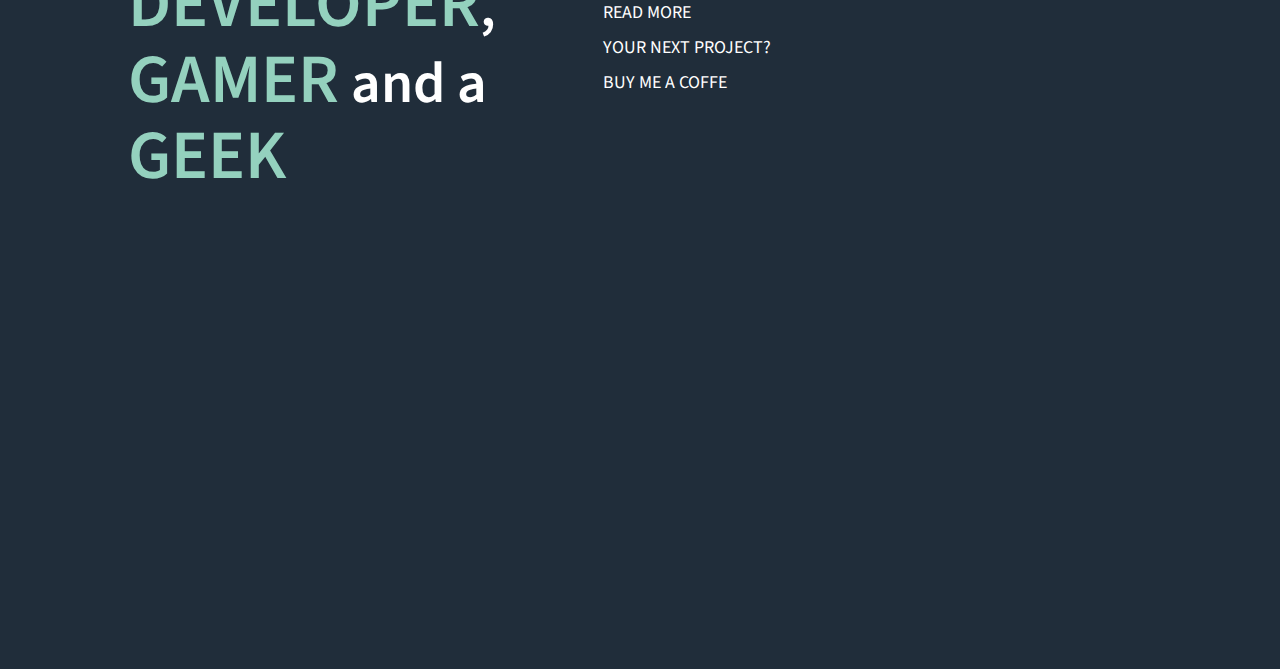
==== commit dabe9fff: "work -> home freakin monday" ====
--- a/index.html
+++ b/index.html
@@ -214,8 +214,19 @@
             faded. If you are interested to learn more about me, or want to talk
             about your next project, follow links below.
           </p>
-
-          <a href="#" class="link-btn">read more</a>
+          <div class="v-spacer"></div>
+          <a href="#" class="link-btn"
+            >read more
+            <span><i class="fa-solid fa-circle-arrow-right"></i></span
+          ></a>
+          <a href="#" class="link-btn"
+            >your next project?
+            <span><i class="fa-solid fa-circle-arrow-right"></i></span
+          ></a>
+          <a href="#" class="link-btn"
+            >buy me a coffe
+            <span><i class="fa-solid fa-circle-arrow-right"></i></span
+          ></a>
         </div>
       </div>
     </section>
--- a/ast/css/main.css
+++ b/ast/css/main.css
@@ -237,11 +237,28 @@
   position: relative;
   display: inline-block;
   padding: 0.25rem 0.5rem;
-  border: 1px solid #daf0ee;
-}
-.link-btn::before {
+  display: flex;
+  align-items: center;
+  font-size: 1.125rem;
+  text-transform: uppercase;
+}
+.link-btn i {
   position: absolute;
-  content: "";
+  color: #94d1be;
+  font-size: 0.8125rem;
+  margin-left: 6px;
+  transform-origin: left;
+  transform: translateX(0);
+  transition: all 0.25s ease;
+  top: 31.5%;
+}
+.link-btn:hover {
+  transition: all 0.25s ease;
+  color: #9db5b2;
+}
+.link-btn:hover i {
+  transform: translateX(6px) scale(1.2);
+  top: 31%;
 }
 
 .test-border {
@@ -347,38 +364,11 @@
   }
 }
 .header .nav .btn__nav {
-  position: relative;
-  width: auto;
-  display: inline-block;
-  background-color: none;
-  padding: 0.66rem 1.25rem;
-  font-size: 1.15rem;
-  font-weight: 400;
-  transition: all 0.2s;
-  z-index: 11;
-  margin-right: 0.66rem;
-}
-.header .nav .btn__nav::before {
-  position: absolute;
-  content: "";
-  top: 0;
-  left: 0;
-  height: 100%;
-  width: 100%;
-  transition: all 0.4s ease-in;
-  z-index: -1;
+  font-size: 2rem;
+  padding-right: 2px;
 }
 .header .nav .btn__nav:hover {
-  background-color: none;
-  color: black;
-  transform: rotate(-2deg);
-}
-.header .nav .btn__nav:hover::before {
-  transform: rotate(-2deg);
-  background-color: #daf0ee;
-  border-radius: 6px;
-  z-index: -1;
-  transition: all 0.5s;
+  text-transform: uppercase;
 }
 .header .nav__mobile {
   display: flex;
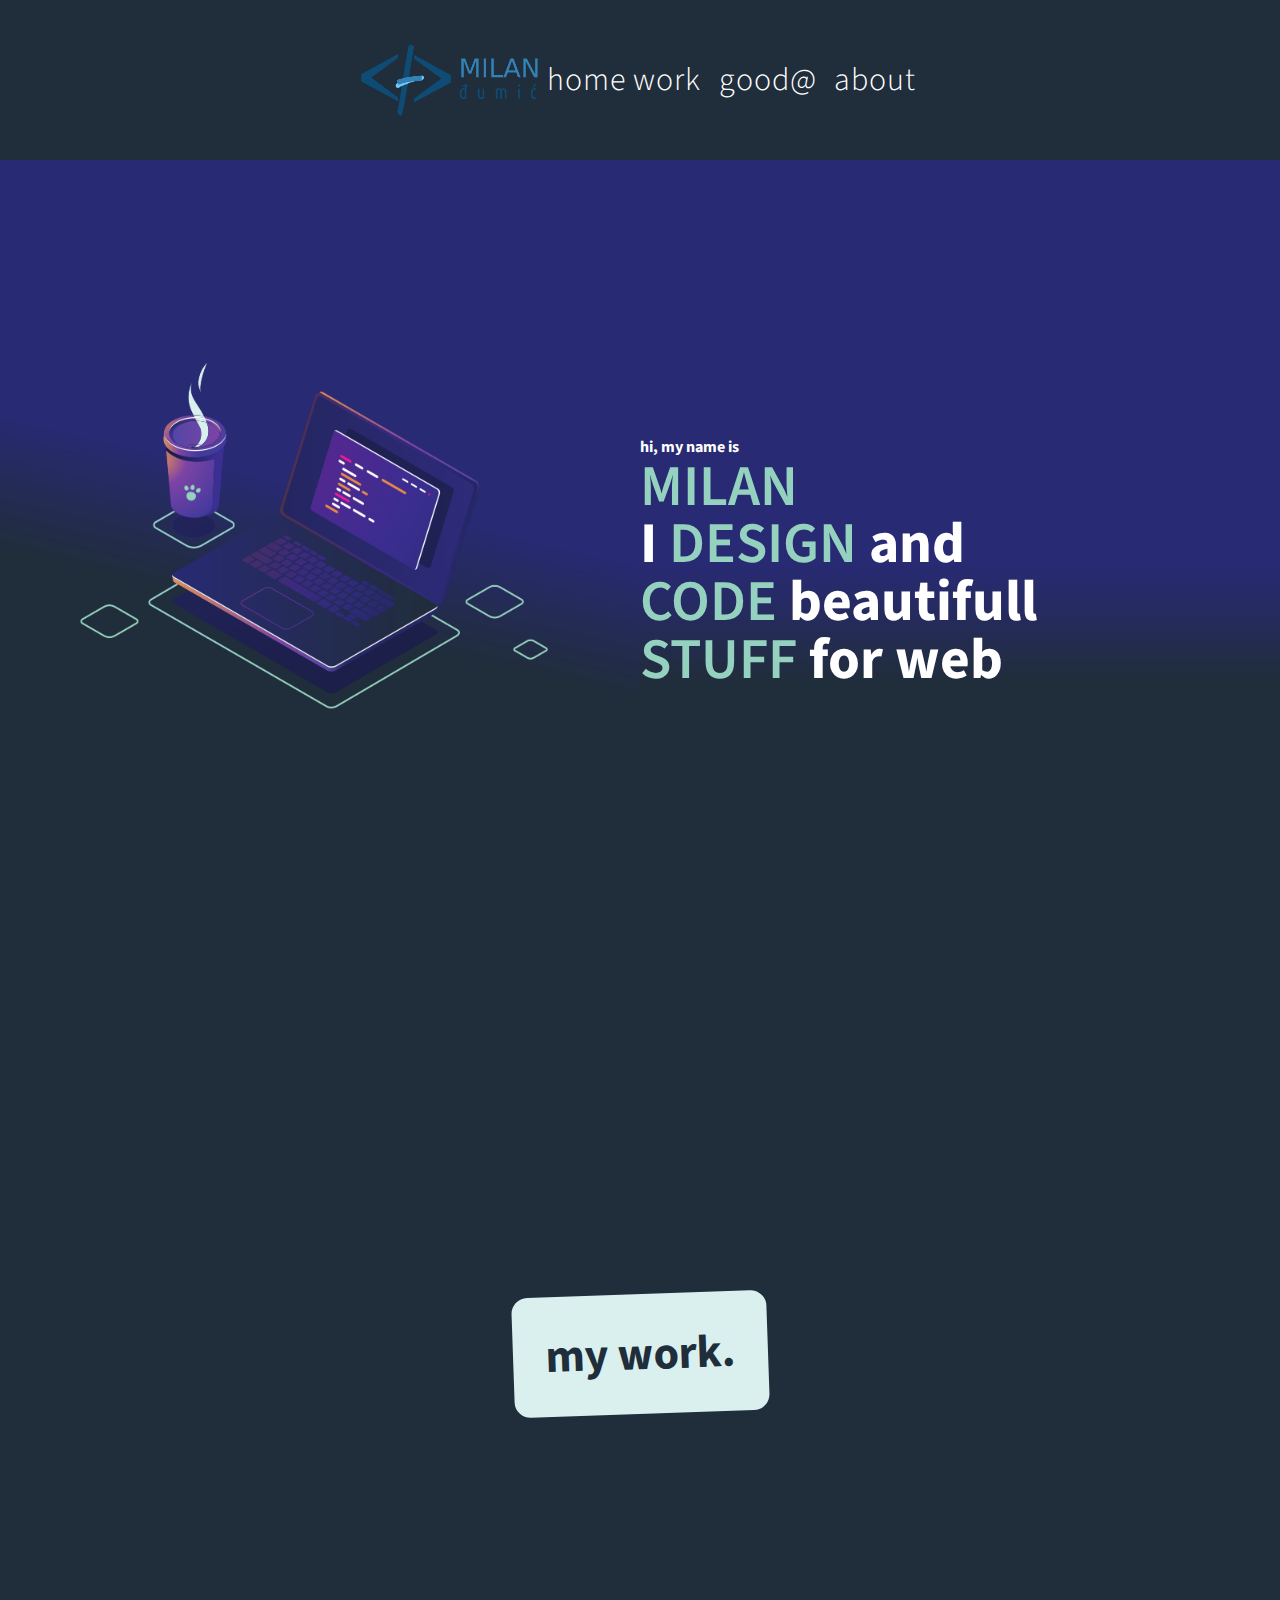
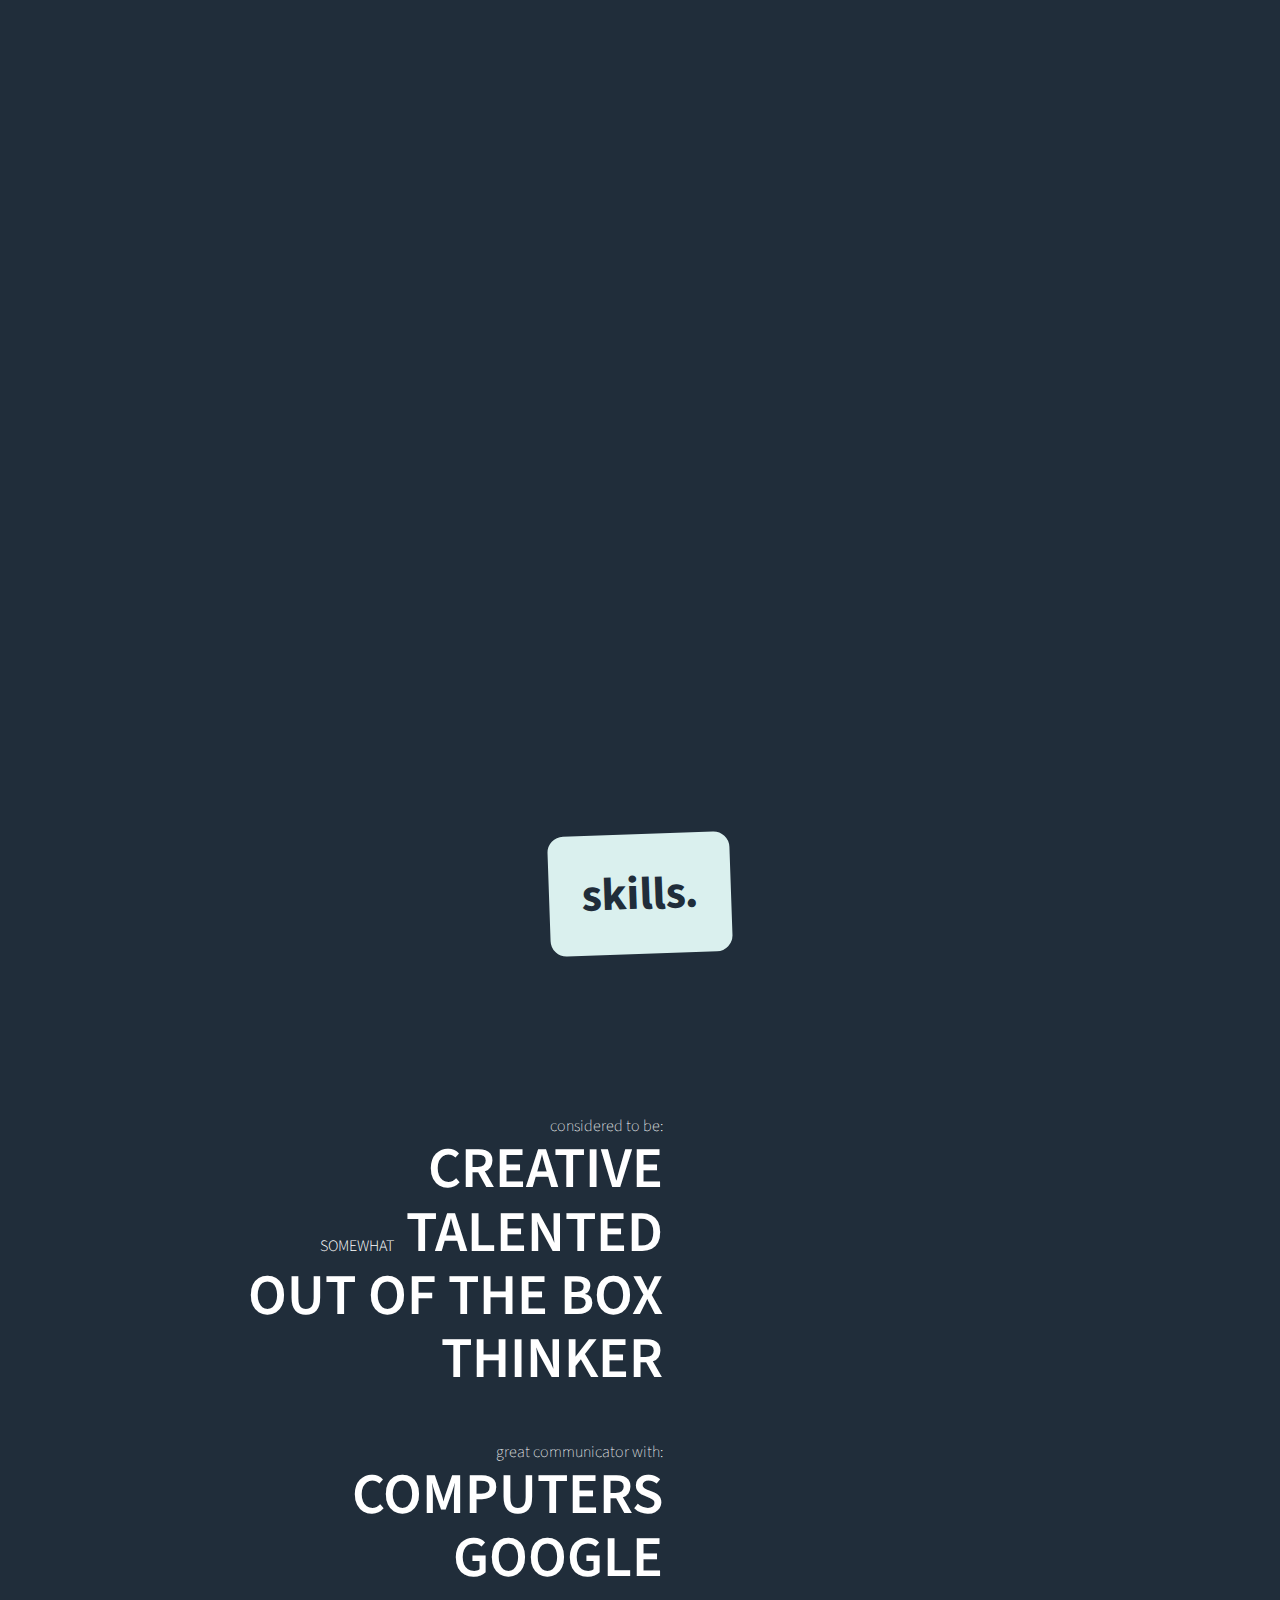
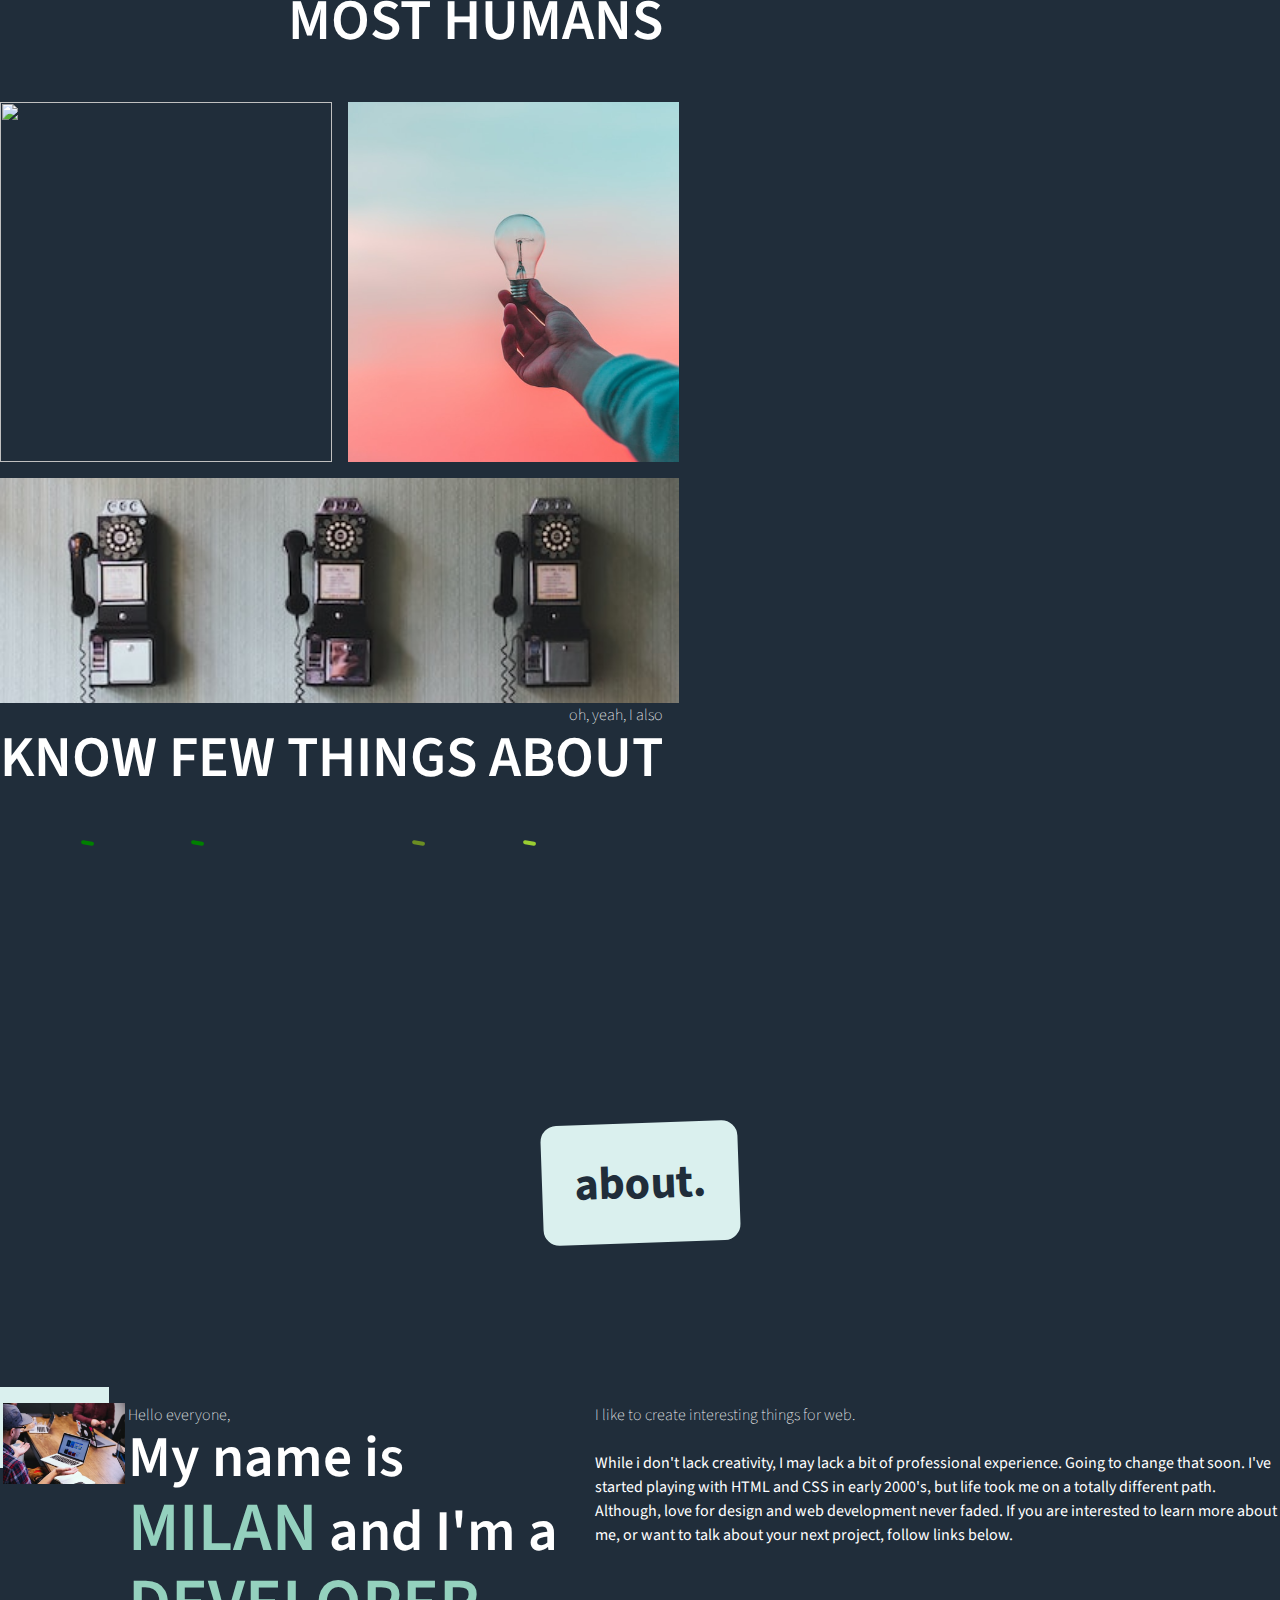
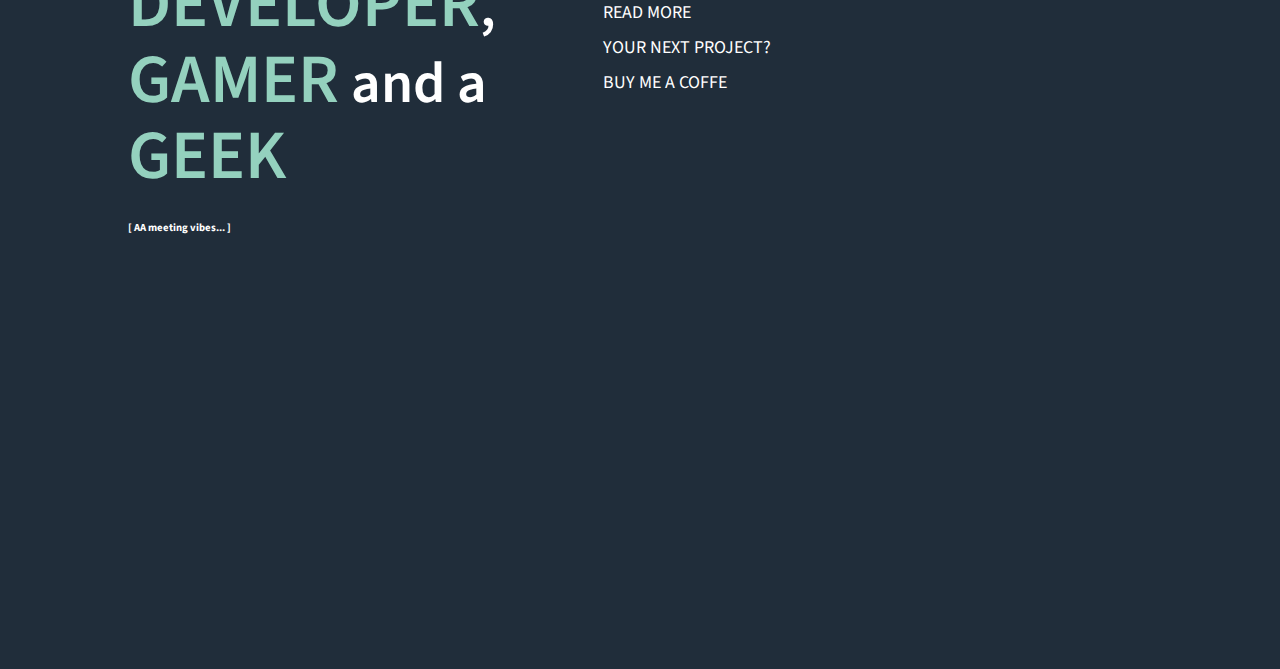
==== commit 9226491a: "hosting done, new nav done" ====
--- a/index.html
+++ b/index.html
@@ -77,7 +77,7 @@
         <div class="nav">
           <a href="#welcome" class="btn__nav" data-anchor="#welcome">home</a>
           <a href="#work" class="btn__nav" data-anchor="#work">work</a>
-          <a href="#skills" class="btn__nav" data-anchor="#skills">skills</a>
+          <a href="#skills" class="btn__nav" data-anchor="#skills">good@</a>
           <a href="#about" class="btn__nav" data-anchor="#about">about</a>
         </div>
       </div>
@@ -202,6 +202,7 @@
             My name is <span>MILAN</span> and I'm a <span>DEVELOPER</span>,
             <span>GAMER</span> and a <span>GEEK</span>
           </h1>
+          <h6>[ AA meeting vibes... ]</h6>
         </div>
         <div class="col-xs-12 col-sm-6 offset-md-6 mt-3 content-text-l">
           <h4>I like to create interesting things for web.</h4>
--- a/ast/css/main.css
+++ b/ast/css/main.css
@@ -360,15 +360,42 @@
 }
 @media (min-width: 768px) {
   .header .nav {
-    display: block;
+    display: flex;
+    justify-content: space-evenly;
   }
 }
 .header .nav .btn__nav {
+  position: relative;
+  display: flex;
+  justify-content: space-between;
+  width: 5.5rem;
+  height: 100%;
   font-size: 2rem;
-  padding-right: 2px;
+  margin-right: 6px;
+  font-weight: 300;
+  transition: all 0.25s ease;
+  letter-spacing: 1px;
+  padding: 12px 8px;
 }
 .header .nav .btn__nav:hover {
+  color: inherit;
+}
+.header .nav .btn__nav:hover:not(.active) {
   text-transform: uppercase;
+  transform-origin: bottom center;
+  letter-spacing: 0px;
+  font-weight: 300;
+  color: #94d1be;
+  transition: transform 0.2s ease;
+}
+.header .nav .btn__nav:nth-child(1) {
+  width: 5rem;
+}
+.header .nav .btn__nav:nth-child(2) {
+  width: 5rem;
+}
+.header .nav .btn__nav:nth-child(3) {
+  width: 6.8rem;
 }
 .header .nav__mobile {
   display: flex;
@@ -546,16 +573,13 @@
 }
 
 .active {
+  text-transform: uppercase;
+  transform: scale(0.92);
+  transform-origin: left;
+  position: relative;
   background-color: none;
   color: #9db5b2;
-  transform: rotate(-2deg);
-}
-.active::before {
-  border: 1px solid #9db5b2;
-  transform: rotate(-2deg);
-  border-radius: 6px;
-  z-index: -1;
-  transition: all 0.2s;
+  transition: none !important;
 }
 
 .cards {
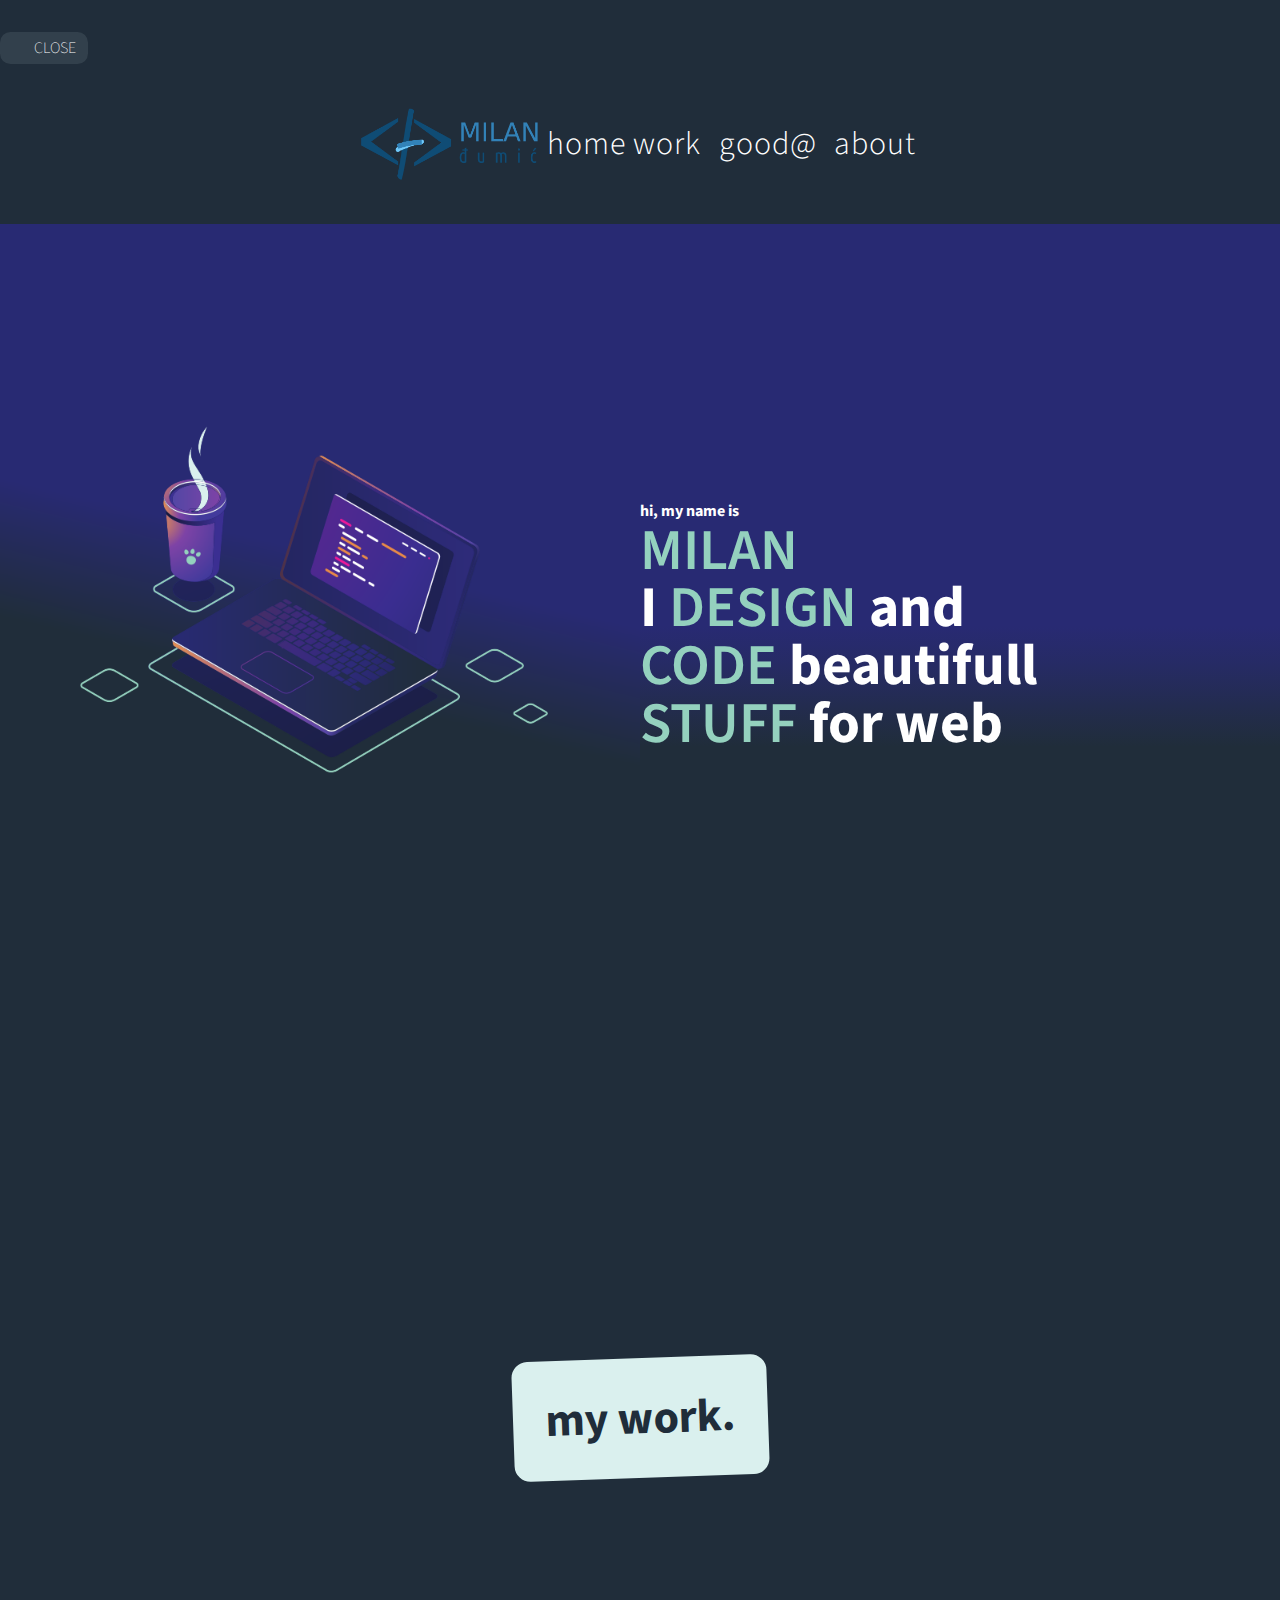
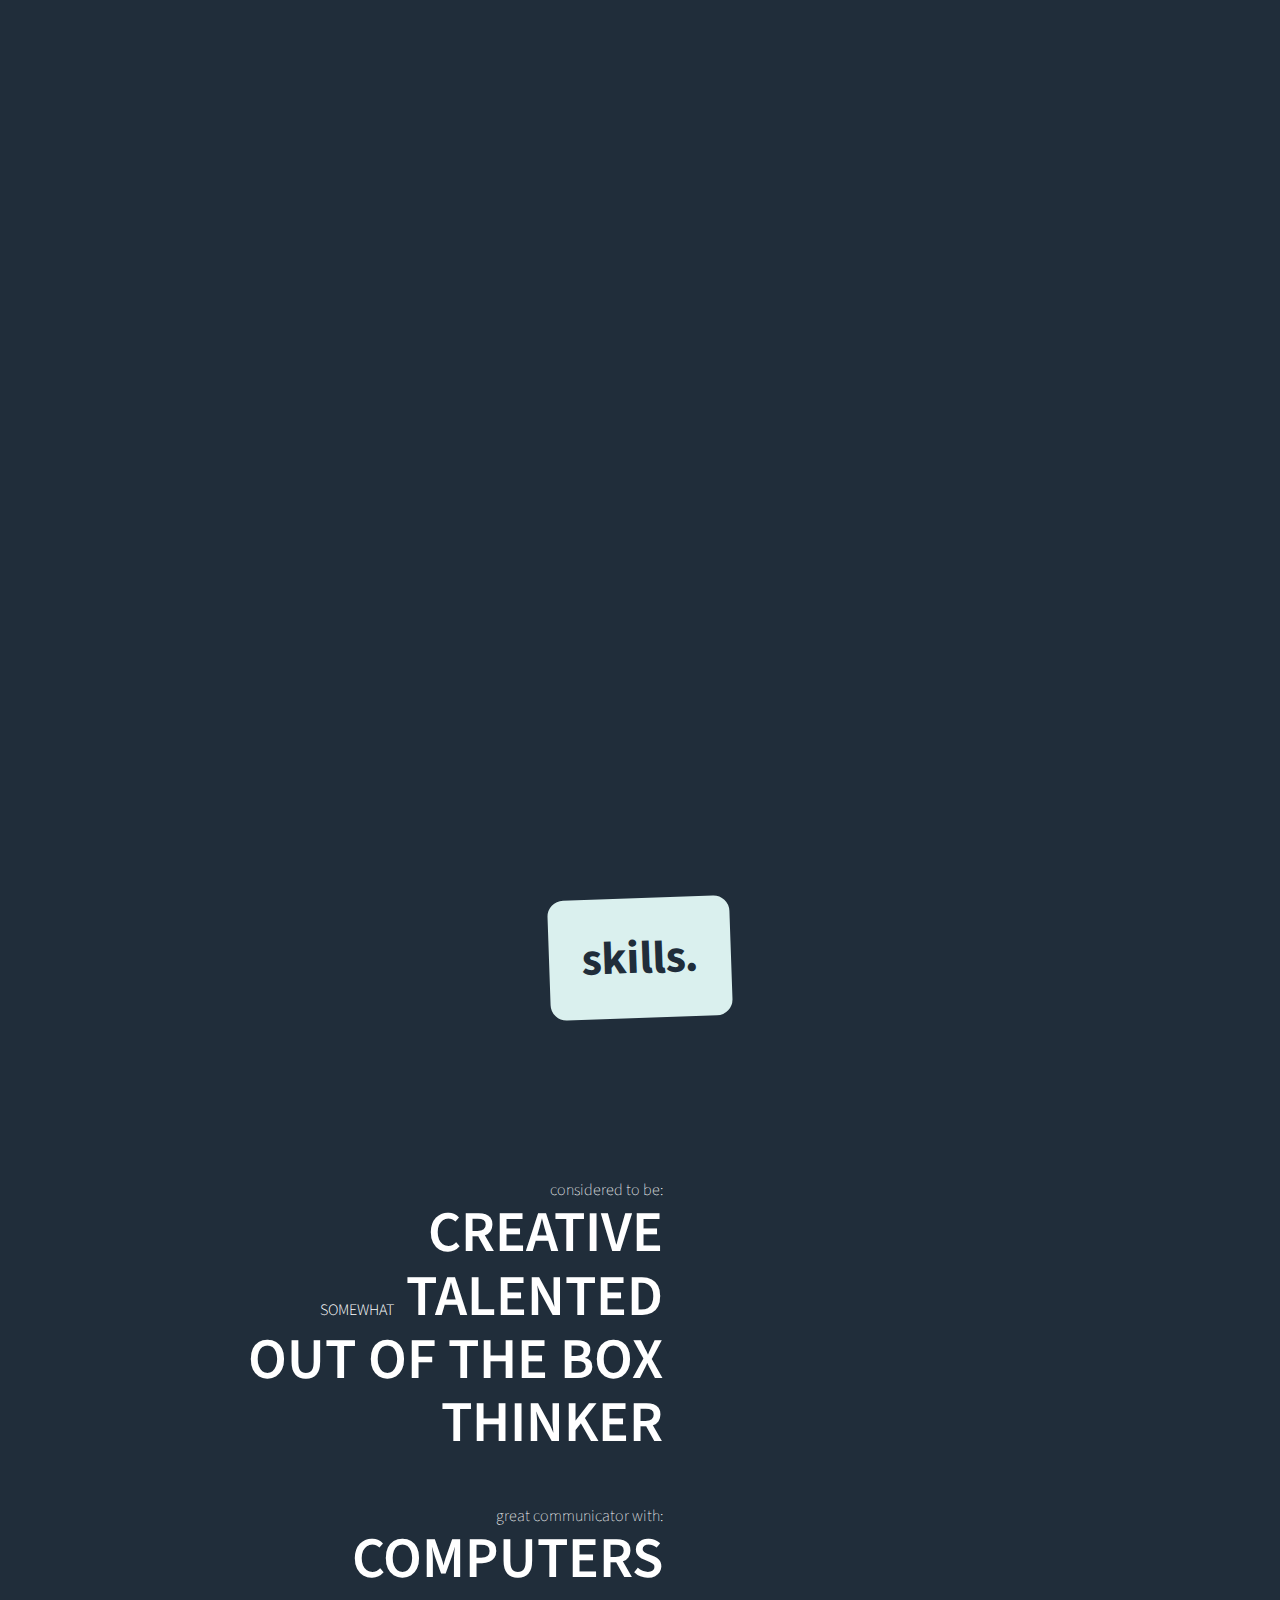
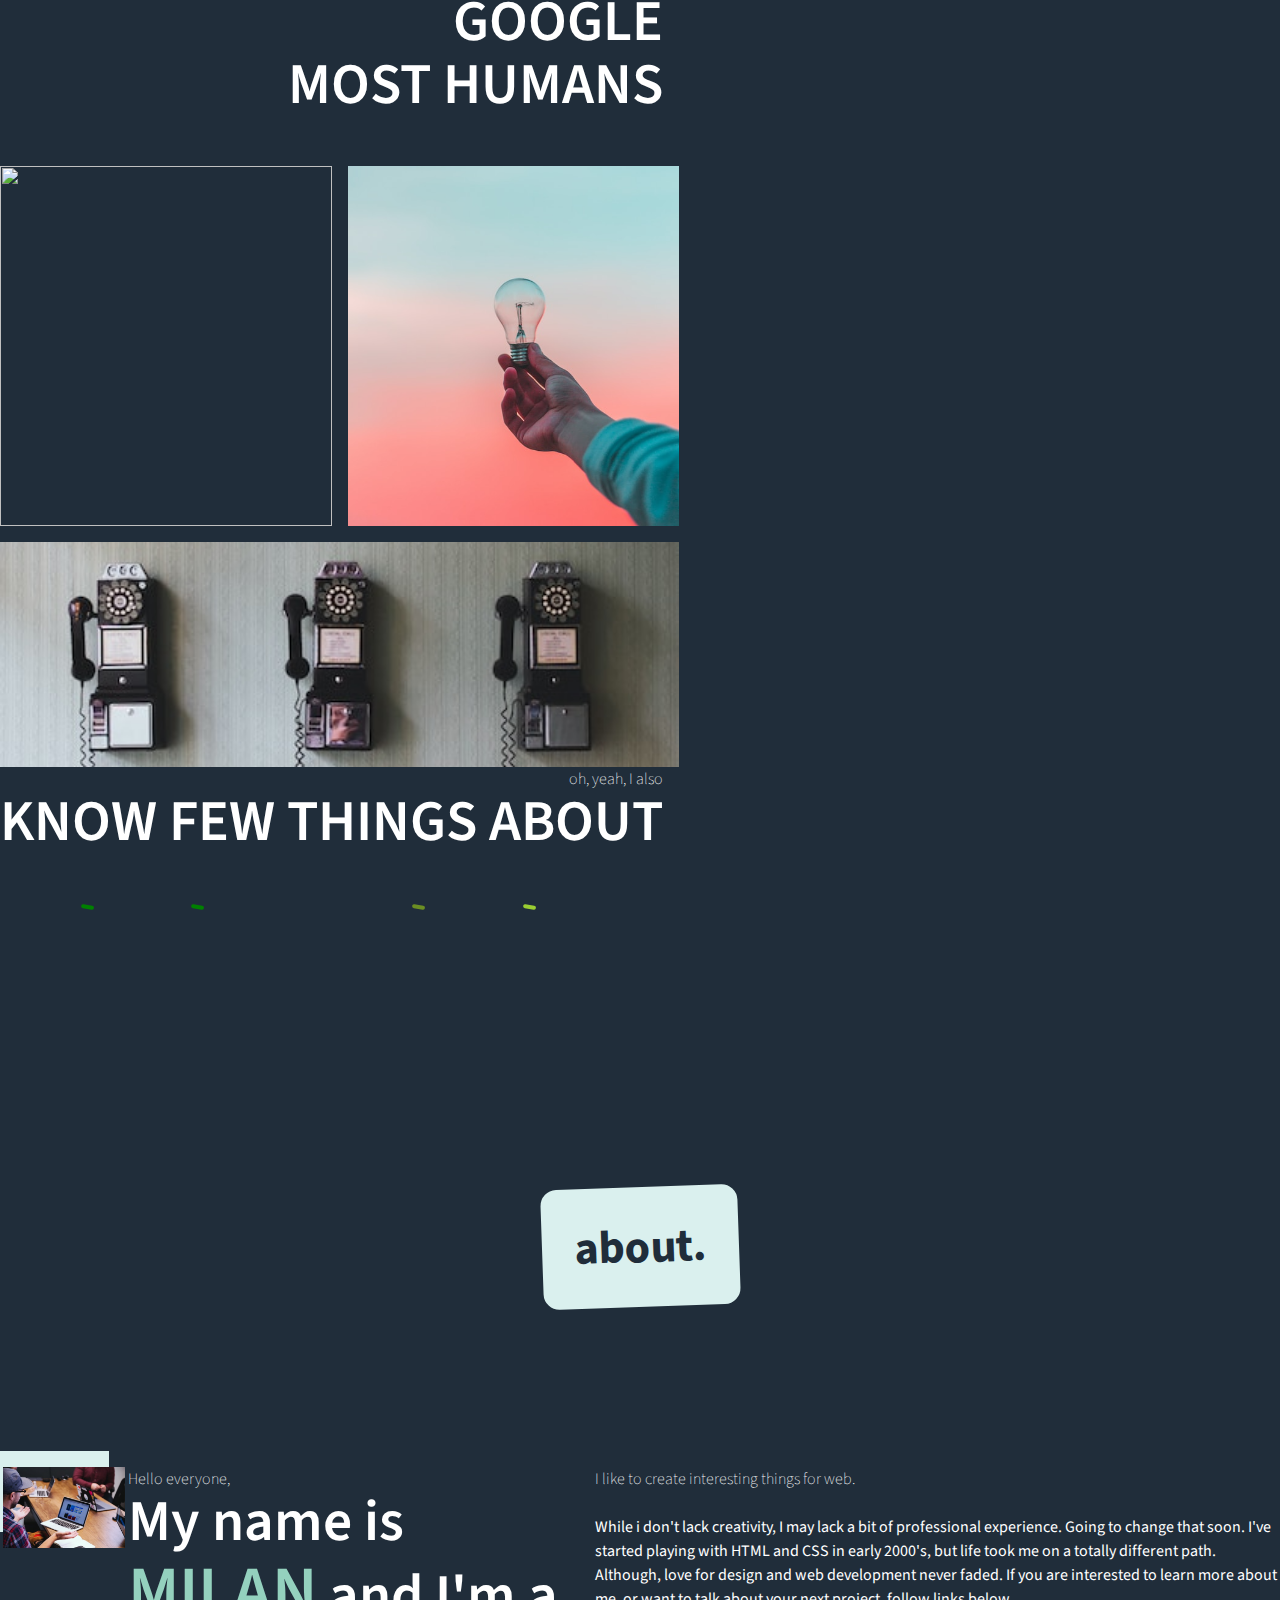
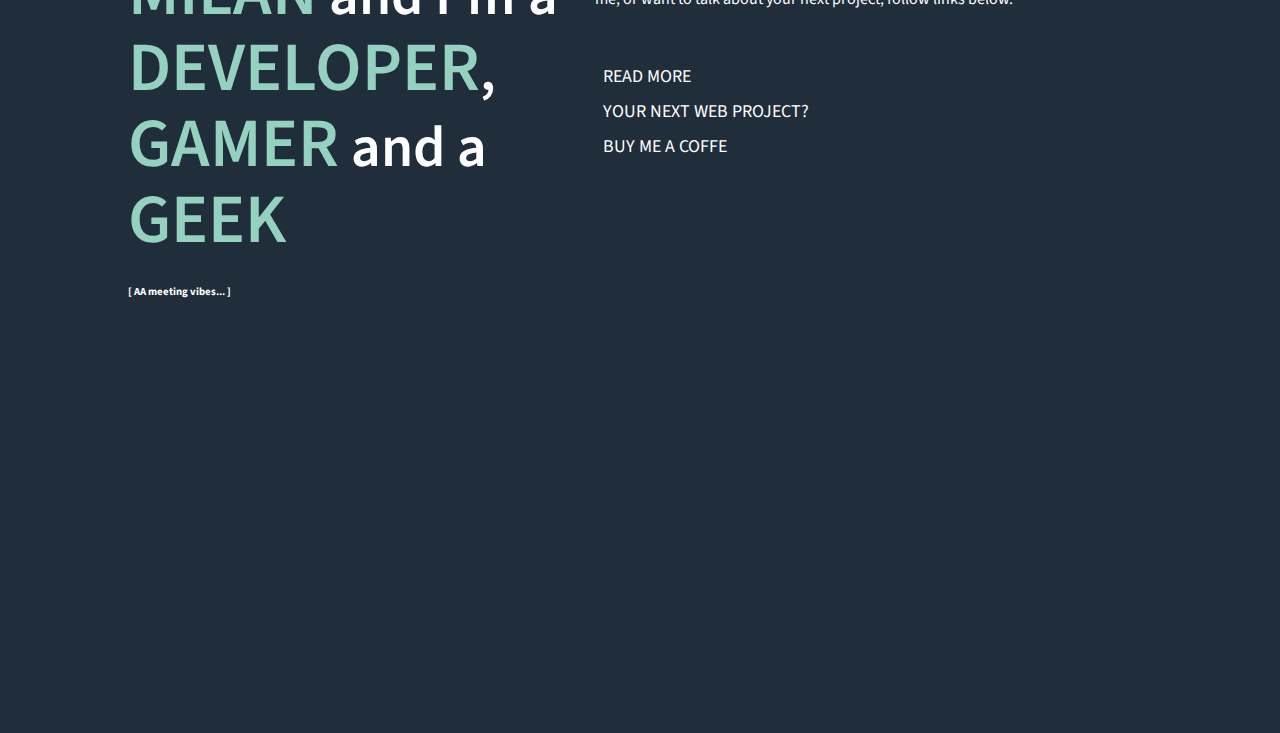
==== commit 9c86d884: "modals!" ====
--- a/index.html
+++ b/index.html
@@ -18,10 +18,62 @@
     ></script>
     <script type="module" src="ast/js/main.js"></script>
     <script type="module" src="ast/js/popProjects.js"></script>
+    <script type="module" src="ast/js/modal.js"></script>
 
     <link rel="stylesheet" href="ast/css/main.css" />
   </head>
   <body>
+    <!-- MODAL window multipurpose -->
+    <div
+      class="modal fade"
+      id="multiModal"
+      tabindex="-1"
+      aria-labelledby="multiModal"
+      aria-hidden="true"
+      data-bs-keyboard="false"
+    >
+      <div class="modal-dialog modal-dialog-centered modal-dialog-scrollable">
+        <div class="modal-content" id="modalContent">
+          <div class="modal-body"></div>
+          <div class="modal-footer">
+            <button href="#" class="closeModal" data-bs-dismiss="modal">
+              close <span><i class="fa-regular fa-circle-xmark"></i></span>
+            </button>
+          </div>
+        </div>
+      </div>
+    </div>
+    <!-- MODAL END  -->
+    <!-- SIDEBAR Start -->
+    <!-- SIDEBAR start-->
+    <div class="sidebar-left">
+      <div class="sidebar-left--content">
+        <a
+          href="https://github.com/dambus"
+          target="_blank"
+          class="fa-brands fa-github"
+        ></a>
+        <a
+          href="https://www.linkedin.com/in/milandjumic/"
+          target="_blank"
+          class="fa-brands fa-linkedin"
+        ></a>
+        <a
+          href="https://www.instagram.com/dambusns/"
+          target="_blank"
+          class="fa-brands fa-instagram"
+        ></a>
+        <a
+          href="https://www.facebook.com/milandjumic"
+          class="fa-brands fa-facebook"
+          target="_blank"
+        ></a>
+        <a href="mailto:dambusns@gmail.com" class="fa-solid fa-at"></a>
+      </div>
+    </div>
+    <!-- END Sidebar -->
+    <!-- SIDEBAR END -->
+
     <header class="header">
       <div class="container-fluid mobile-nav-items hidden no-opacity">
         <img src="ast/img/mdjlogo.png" alt="" class="mobile-nav-items--logo" />
@@ -220,8 +272,13 @@
             >read more
             <span><i class="fa-solid fa-circle-arrow-right"></i></span
           ></a>
-          <a href="#" class="link-btn"
-            >your next project?
+          <a
+            href="#"
+            data-mod-content="/pages/contact-form.html"
+            class="link-btn mod-btn"
+            data-bs-toggle="modal"
+            data-bs-target="#multiModal"
+            >your next web project?
             <span><i class="fa-solid fa-circle-arrow-right"></i></span
           ></a>
           <a href="#" class="link-btn"
@@ -231,5 +288,11 @@
         </div>
       </div>
     </section>
+    <!-- BOOTSTRAP script CDN -->
+    <script
+      src="https://cdn.jsdelivr.net/npm/bootstrap@5.3.0-alpha3/dist/js/bootstrap.bundle.min.js"
+      integrity="sha384-ENjdO4Dr2bkBIFxQpeoTz1HIcje39Wm4jDKdf19U8gI4ddQ3GYNS7NTKfAdVQSZe"
+      crossorigin="anonymous"
+    ></script>
   </body>
 </html>
--- a/ast/css/main.css
+++ b/ast/css/main.css
@@ -373,7 +373,6 @@
   font-size: 2rem;
   margin-right: 6px;
   font-weight: 300;
-  transition: all 0.25s ease;
   letter-spacing: 1px;
   padding: 12px 8px;
 }
@@ -386,7 +385,6 @@
   letter-spacing: 0px;
   font-weight: 300;
   color: #94d1be;
-  transition: transform 0.2s ease;
 }
 .header .nav .btn__nav:nth-child(1) {
   width: 5rem;
@@ -396,6 +394,9 @@
 }
 .header .nav .btn__nav:nth-child(3) {
   width: 6.8rem;
+}
+.header .nav .btn__nav:nth-child(3):hover:not(.active) {
+  transform: translateX(-7px);
 }
 .header .nav__mobile {
   display: flex;
@@ -801,4 +802,100 @@
   background-color: yellowgreen;
 }
 
+.sidebar-left {
+  display: none;
+}
+@media (min-width: 768px) {
+  .sidebar-left {
+    display: block;
+    position: fixed;
+    height: 100vh;
+    left: 6px;
+    transform: translate(0);
+  }
+}
+@media (min-width: 768px) {
+  .sidebar-left--content {
+    height: 100%;
+    padding-right: 1rem;
+    display: flex;
+    flex-direction: column;
+    align-items: center;
+    justify-content: center;
+  }
+}
+.sidebar-left--content a {
+  font-size: 2rem;
+  margin-bottom: 1rem;
+  opacity: 0.5;
+  transition: opacity 0.25s;
+}
+.sidebar-left--content a:last-child() {
+  margin-bottom: none;
+}
+.sidebar-left--content a:hover {
+  opacity: 0.75;
+  color: inherit;
+}
+
+#modalContent {
+  background: #202d3a;
+  padding: 0;
+  margin: 0;
+}
+#modalContent .modal-body {
+  padding: 1rem;
+}
+#modalContent .modal-footer {
+  border-top: none;
+}
+#modalContent .modal-footer .closeModal {
+  outline: none;
+  border: none;
+  font-size: 1rem;
+  color: white;
+  background-color: rgba(218, 240, 238, 0.1);
+  padding: 0.25rem 0.5rem 0.25rem 2.15rem;
+  border-radius: 0.66rem;
+  text-transform: uppercase;
+  font-weight: 100;
+}
+#modalContent .modal-footer .closeModal span i {
+  margin-top: 1px;
+  transform: translateX(0);
+  margin-left: 4px;
+  transition: transform 0.25s ease;
+}
+#modalContent .modal-footer .closeModal:hover {
+  font-size: 1rem;
+  font-weight: 600;
+  transition: all 0.28s;
+  transition-delay: 0.02s;
+}
+#modalContent .modal-footer .closeModal:hover span i {
+  margin-top: 3px;
+  transform: translateX(-4.8rem) scale(1.5);
+  transition: transform 0.25s ease;
+}
+
+@media (min-width: 576px) {
+  .modal-dialog,
+.modal-content {
+    min-width: 80vw;
+  }
+}
+
+.contact-form {
+  background-color: #202d3a;
+  width: 100%;
+}
+.contact-form h1 {
+  font-size: 3rem;
+  text-transform: uppercase;
+  font-weight: 600;
+}
+.contact-form h4 {
+  font-weight: 100;
+}
+
 /*# sourceMappingURL=main.css.map */
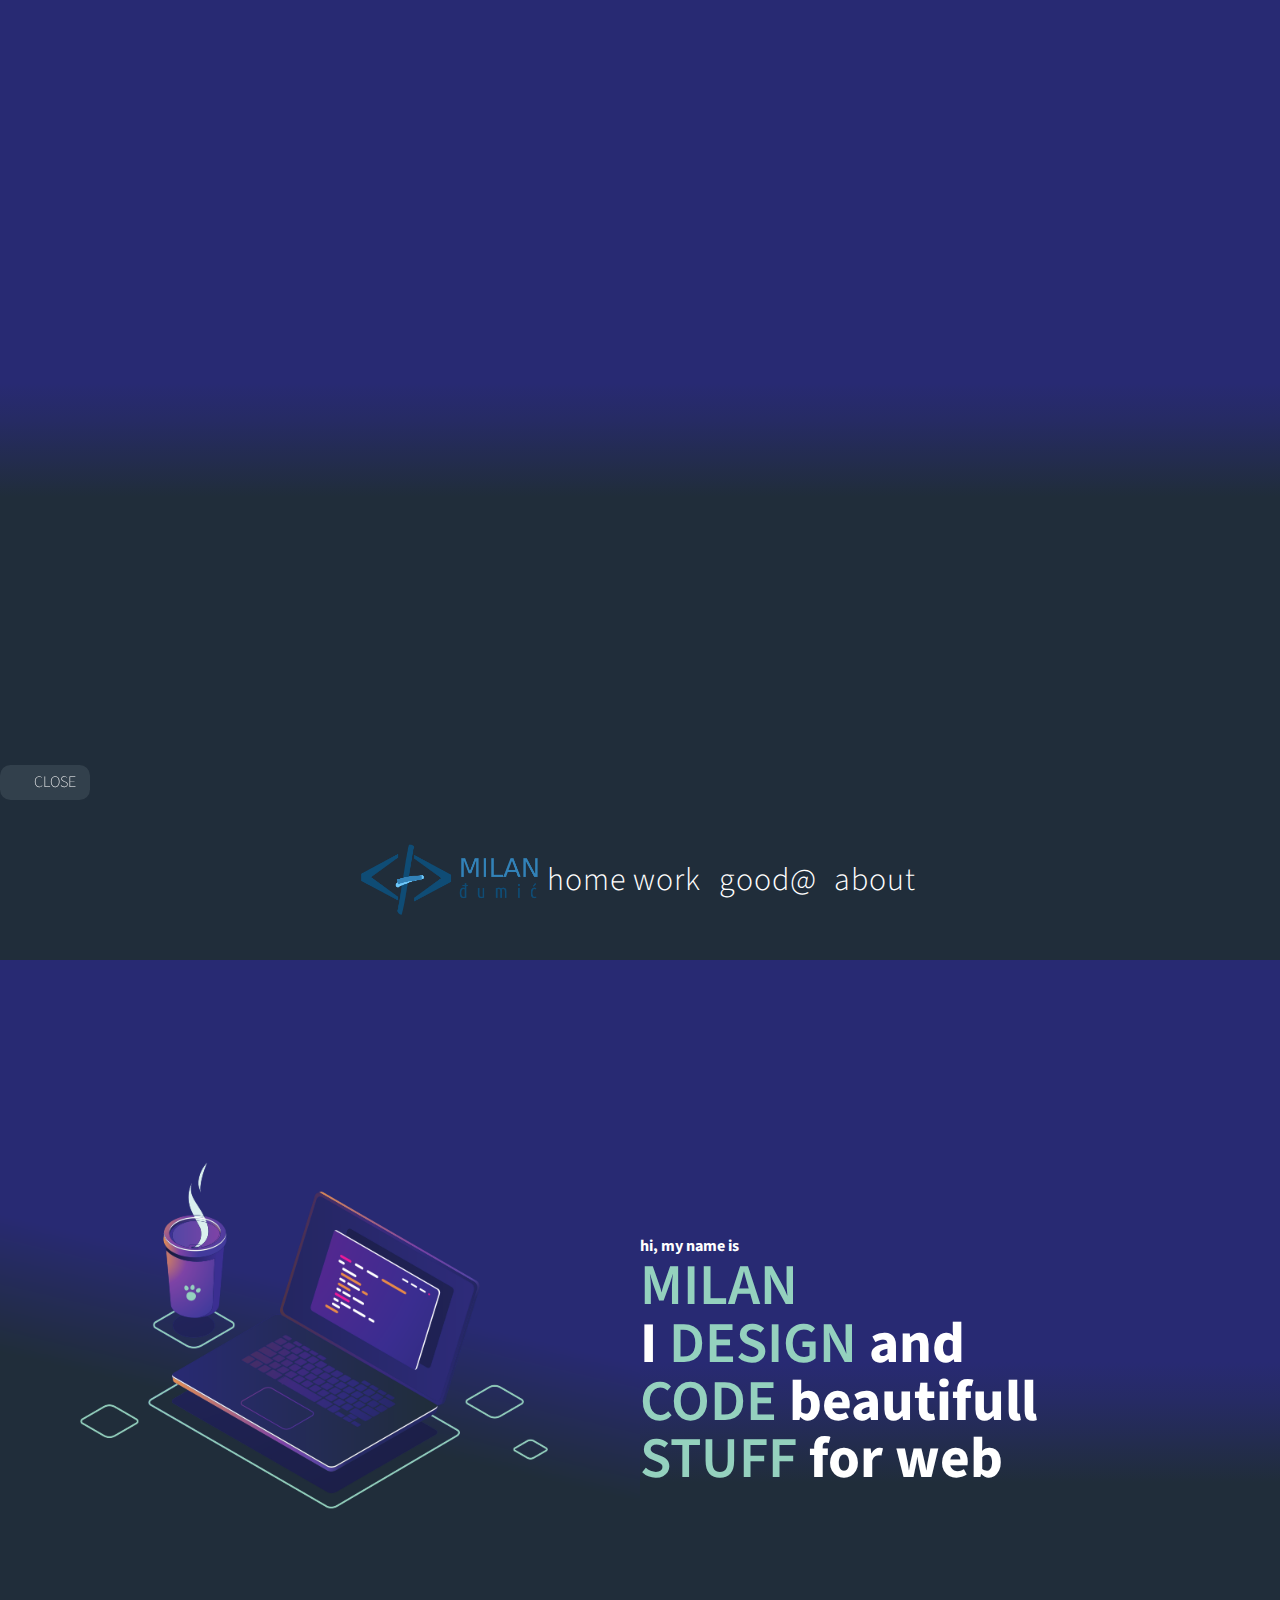
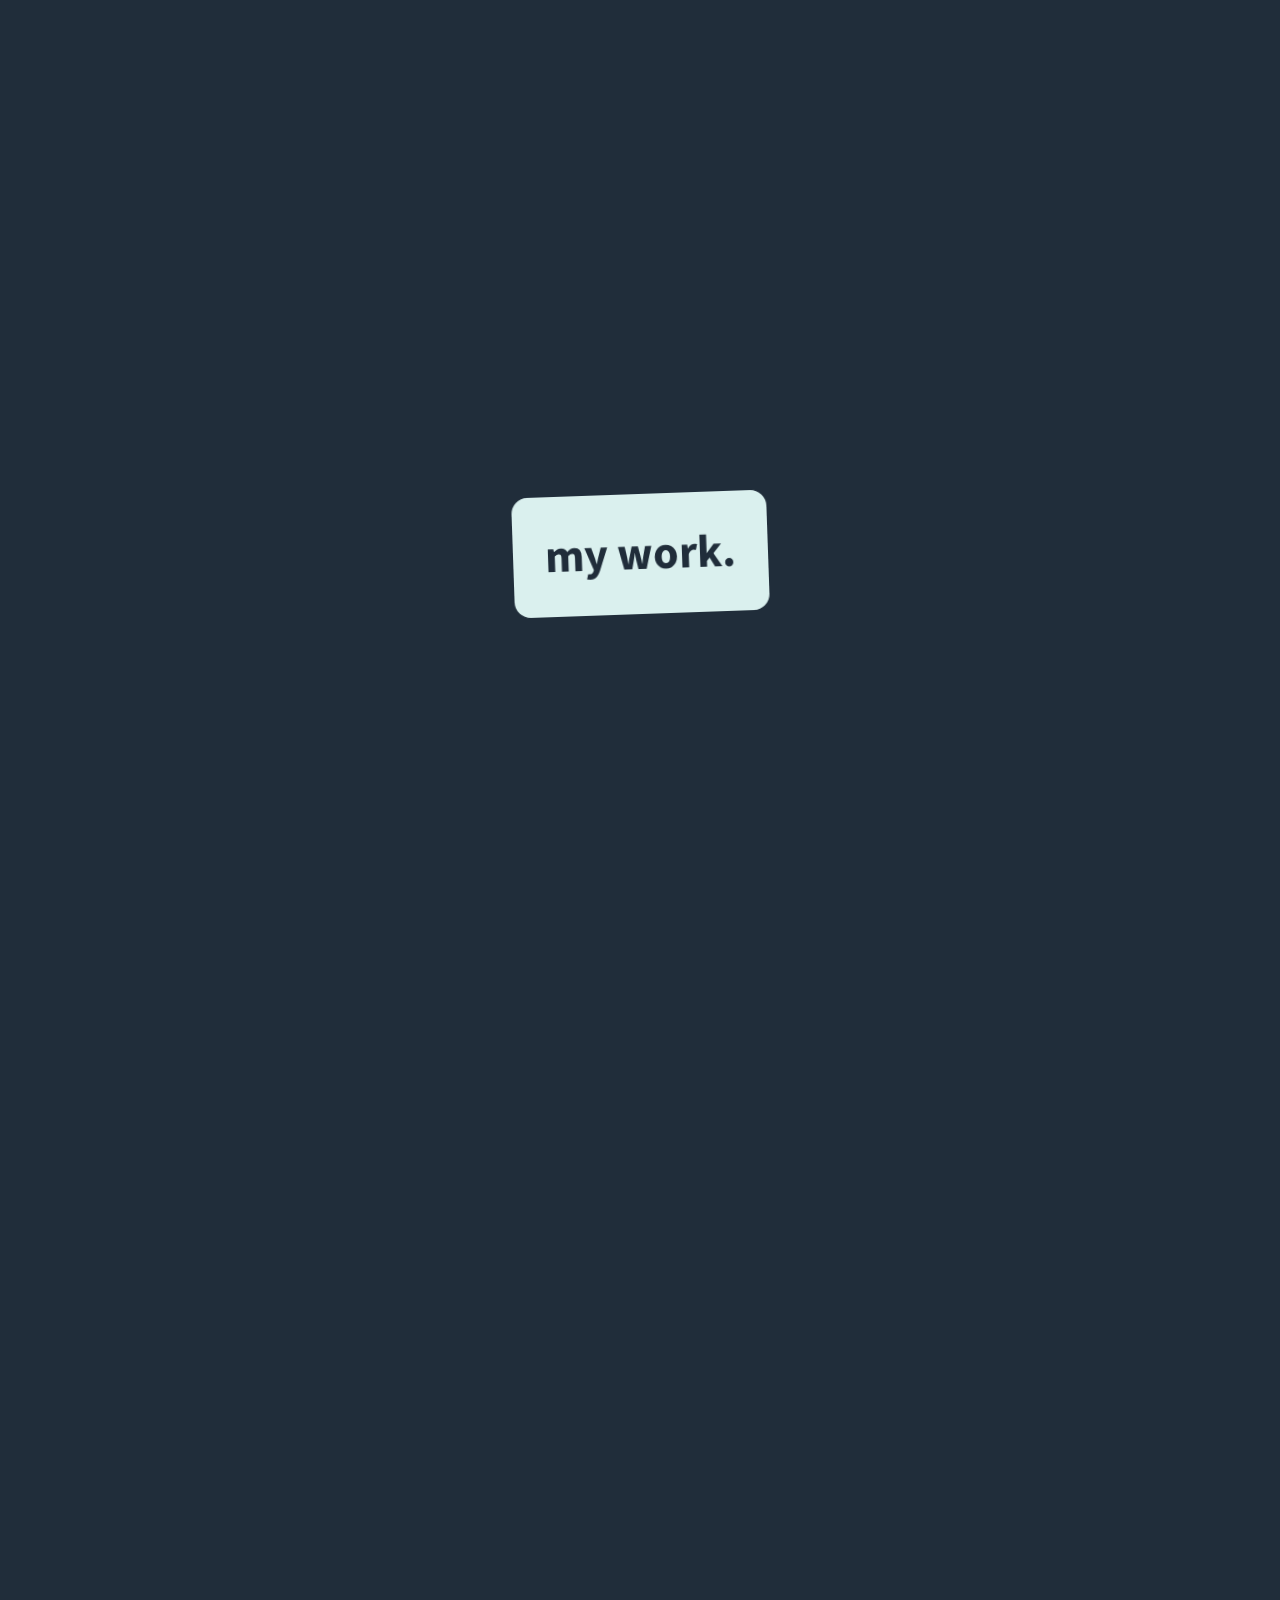
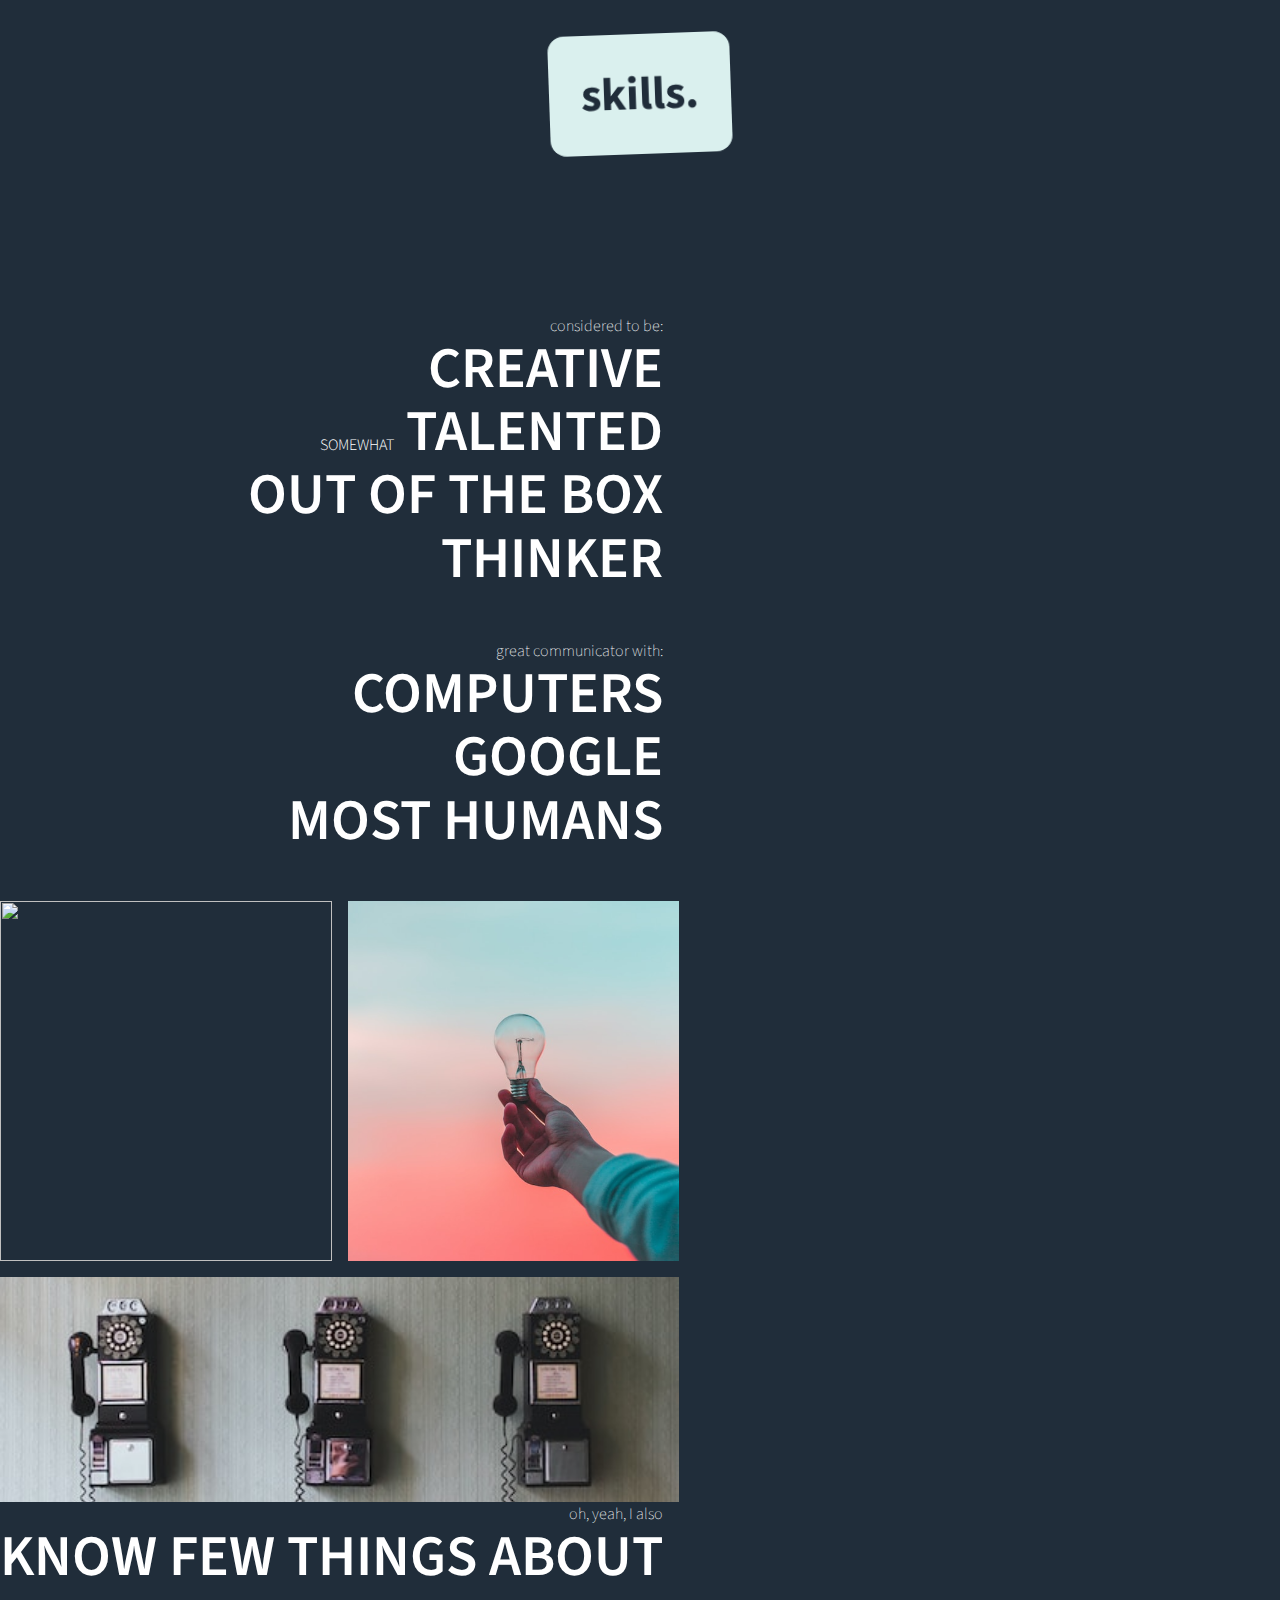
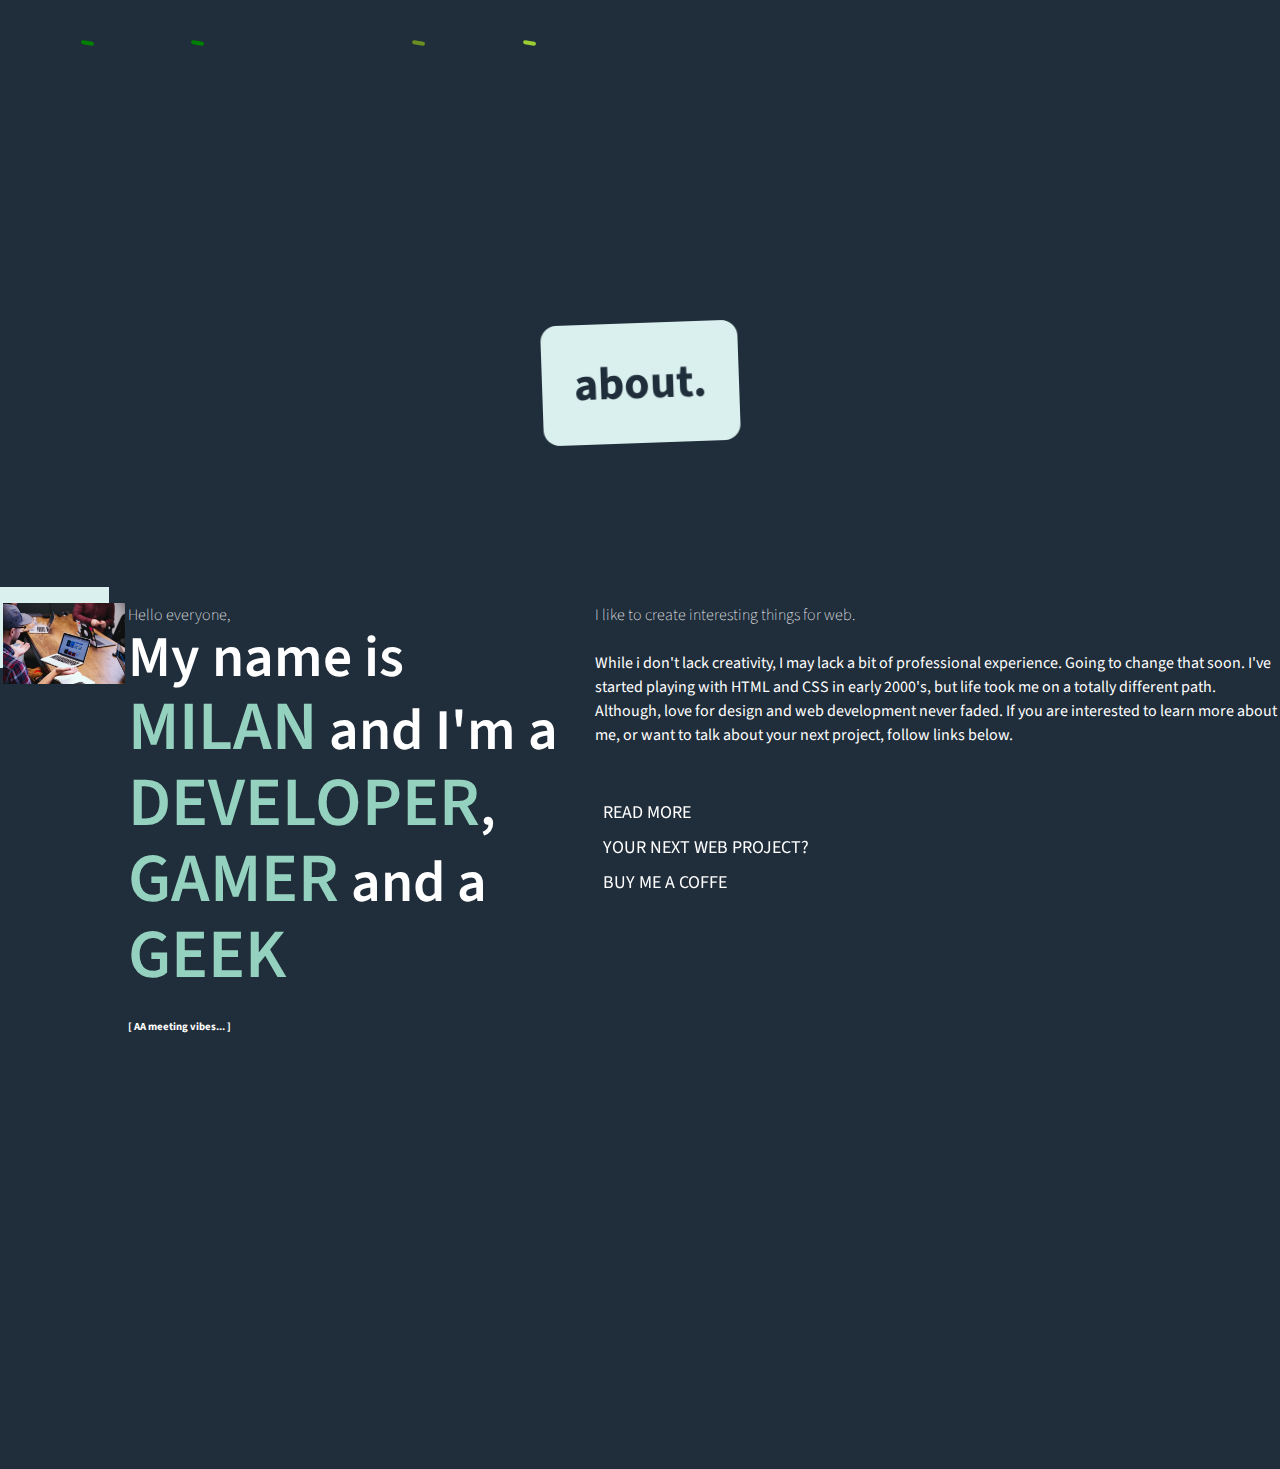
==== commit c0873e73: "about modal working on" ====
--- a/index.html
+++ b/index.html
@@ -268,7 +268,12 @@
             about your next project, follow links below.
           </p>
           <div class="v-spacer"></div>
-          <a href="#" class="link-btn"
+          <a
+            href="#"
+            class="link-btn mod-btn"
+            data-mod-content="/pages/about.html"
+            data-bs-toggle="modal"
+            data-bs-target="#multiModal"
             >read more
             <span><i class="fa-solid fa-circle-arrow-right"></i></span
           ></a>
--- a/ast/css/main.css
+++ b/ast/css/main.css
@@ -64,8 +64,8 @@
     scroll-behavior: auto;
   }
   *,
-*::before,
-*::after {
+  *::before,
+  *::after {
     animation-duration: 0.01ms !important;
     animation-iteration-count: 1 !important;
     transition-duration: 0.01ms !important;
@@ -844,10 +844,71 @@
   margin: 0;
 }
 #modalContent .modal-body {
-  padding: 1rem;
+  min-height: 85vh;
+  background: linear-gradient(180deg, #282a73 50%, #262b64 55%, #202d3a 65%);
+}
+#modalContent .modal-body--container {
+  width: 100%;
+}
+@media (min-width: 576px) {
+  #modalContent .modal-body--container {
+    padding: 1rem 1rem;
+  }
+}
+#modalContent .modal-body--container .modal-cover {
+  margin-top: 0;
+}
+#modalContent .modal-body--container .modal-cover .landing-pic img {
+  position: relative;
+  max-height: 66vh;
+  width: 100%;
+  object-fit: cover;
+  margin: 0 auto;
+}
+@media (min-width: 576px) {
+  #modalContent .modal-body--container .modal-cover .landing-pic img {
+    max-height: 50vh;
+    border-radius: 16px;
+  }
+}
+#modalContent .modal-body--container .modal-cover .landing-pic--heading {
+  margin: -55% 10% 10% 45%;
+  font-size: 2rem;
+  position: absolute;
+  text-align: right;
+  background-color: rgba(32, 45, 58, 0.66);
+  padding: 8px;
+}
+@media (min-width: 576px) {
+  #modalContent .modal-body--container .modal-cover .landing-pic--heading {
+    margin: 0;
+    position: relative;
+    margin-top: -4.6rem;
+    margin-right: 2rem;
+    padding-right: 2rem;
+  }
+}
+#modalContent .modal-body--container .modal-first-row {
+  margin-top: 25%;
+}
+@media (min-width: 576px) {
+  #modalContent .modal-body--container .modal-first-row {
+    margin-top: 15%;
+  }
+}
+#modalContent h1 {
+  font-size: 3rem;
+  text-transform: uppercase;
+  font-weight: 600;
+}
+#modalContent h4 {
+  font-weight: 100;
 }
 #modalContent .modal-footer {
   border-top: none;
+  position: sticky !important;
+  bottom: 0;
+  right: 0;
 }
 #modalContent .modal-footer .closeModal {
   outline: none;
@@ -855,7 +916,7 @@
   font-size: 1rem;
   color: white;
   background-color: rgba(218, 240, 238, 0.1);
-  padding: 0.25rem 0.5rem 0.25rem 2.15rem;
+  padding: 0.33rem 0.5rem 0.33rem 2.15rem;
   border-radius: 0.66rem;
   text-transform: uppercase;
   font-weight: 100;
@@ -863,7 +924,7 @@
 #modalContent .modal-footer .closeModal span i {
   margin-top: 1px;
   transform: translateX(0);
-  margin-left: 4px;
+  margin-left: 6px;
   transition: transform 0.25s ease;
 }
 #modalContent .modal-footer .closeModal:hover {
@@ -874,13 +935,13 @@
 }
 #modalContent .modal-footer .closeModal:hover span i {
   margin-top: 3px;
-  transform: translateX(-4.8rem) scale(1.5);
+  transform: translateX(-5.1rem) scale(1.5);
   transition: transform 0.25s ease;
 }
 
 @media (min-width: 576px) {
   .modal-dialog,
-.modal-content {
+  .modal-content {
     min-width: 80vw;
   }
 }
@@ -889,13 +950,5 @@
   background-color: #202d3a;
   width: 100%;
 }
-.contact-form h1 {
-  font-size: 3rem;
-  text-transform: uppercase;
-  font-weight: 600;
-}
-.contact-form h4 {
-  font-weight: 100;
-}
 
 /*# sourceMappingURL=main.css.map */
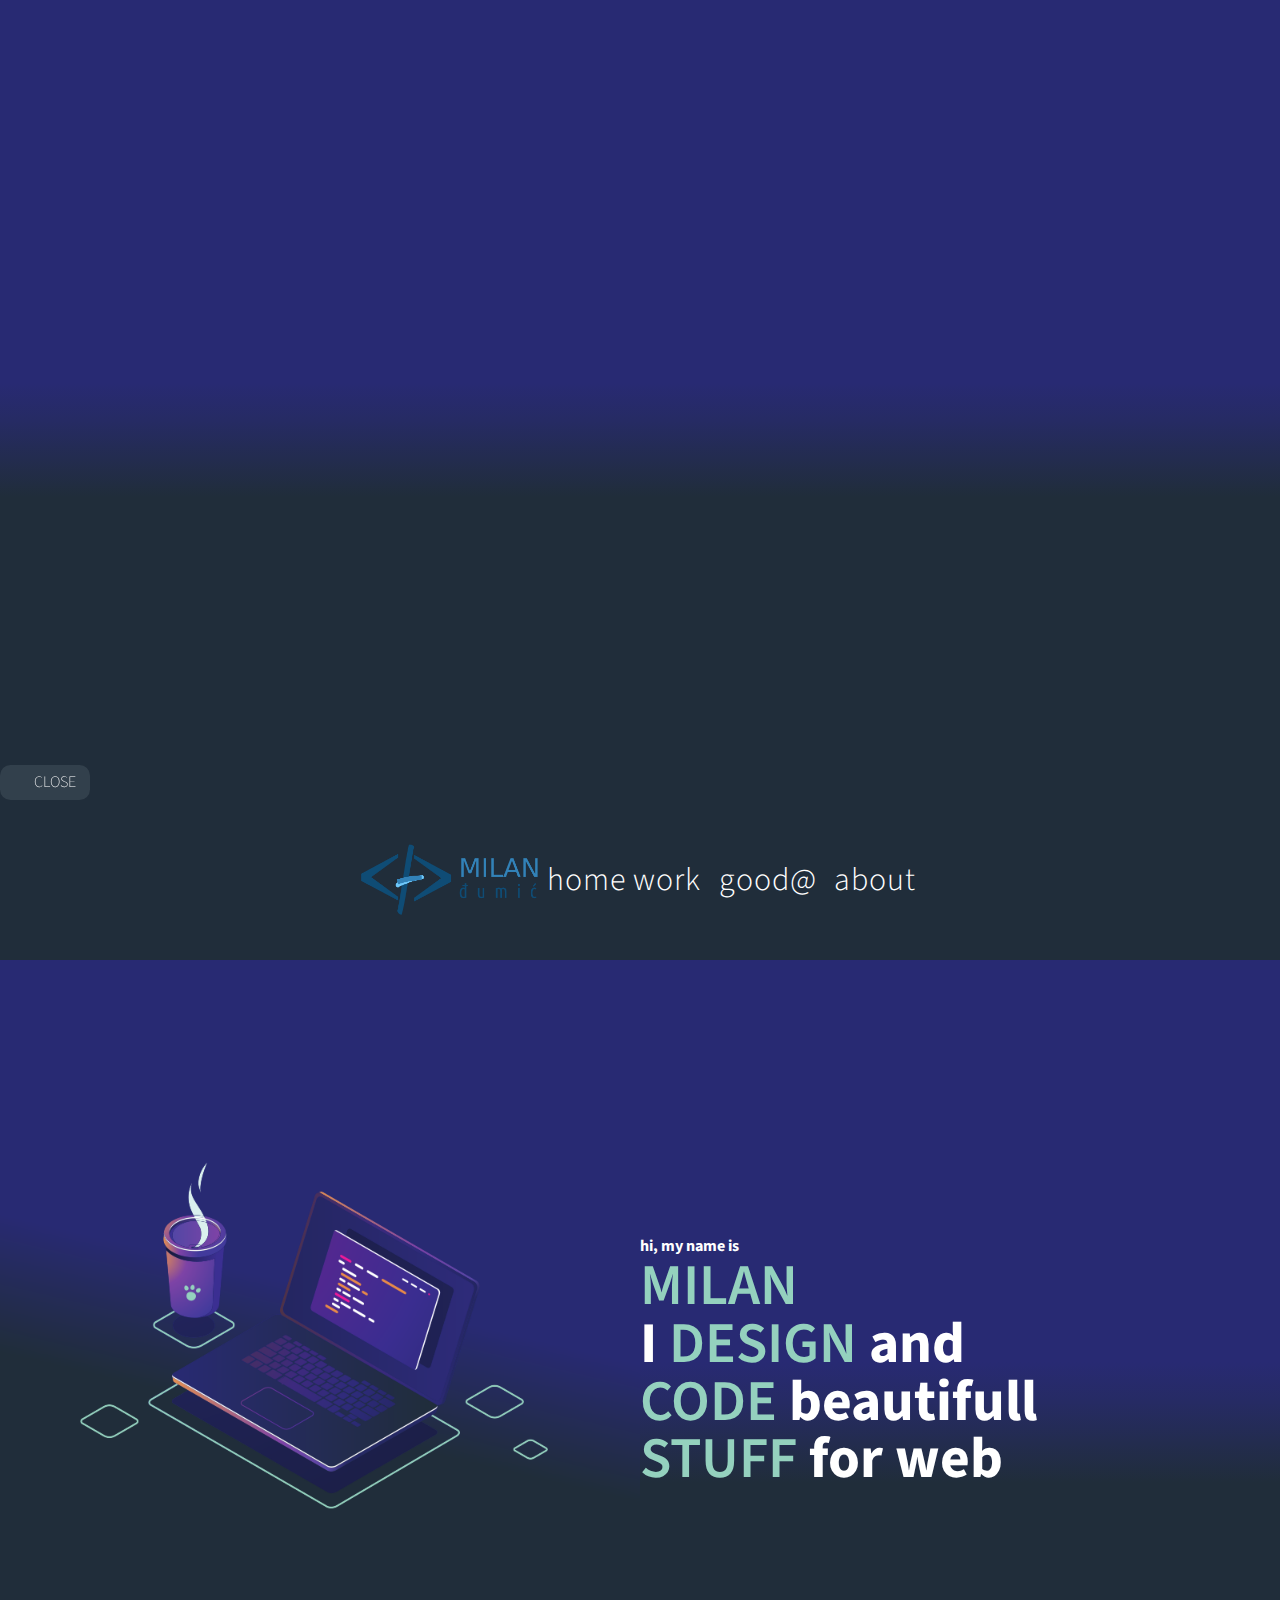
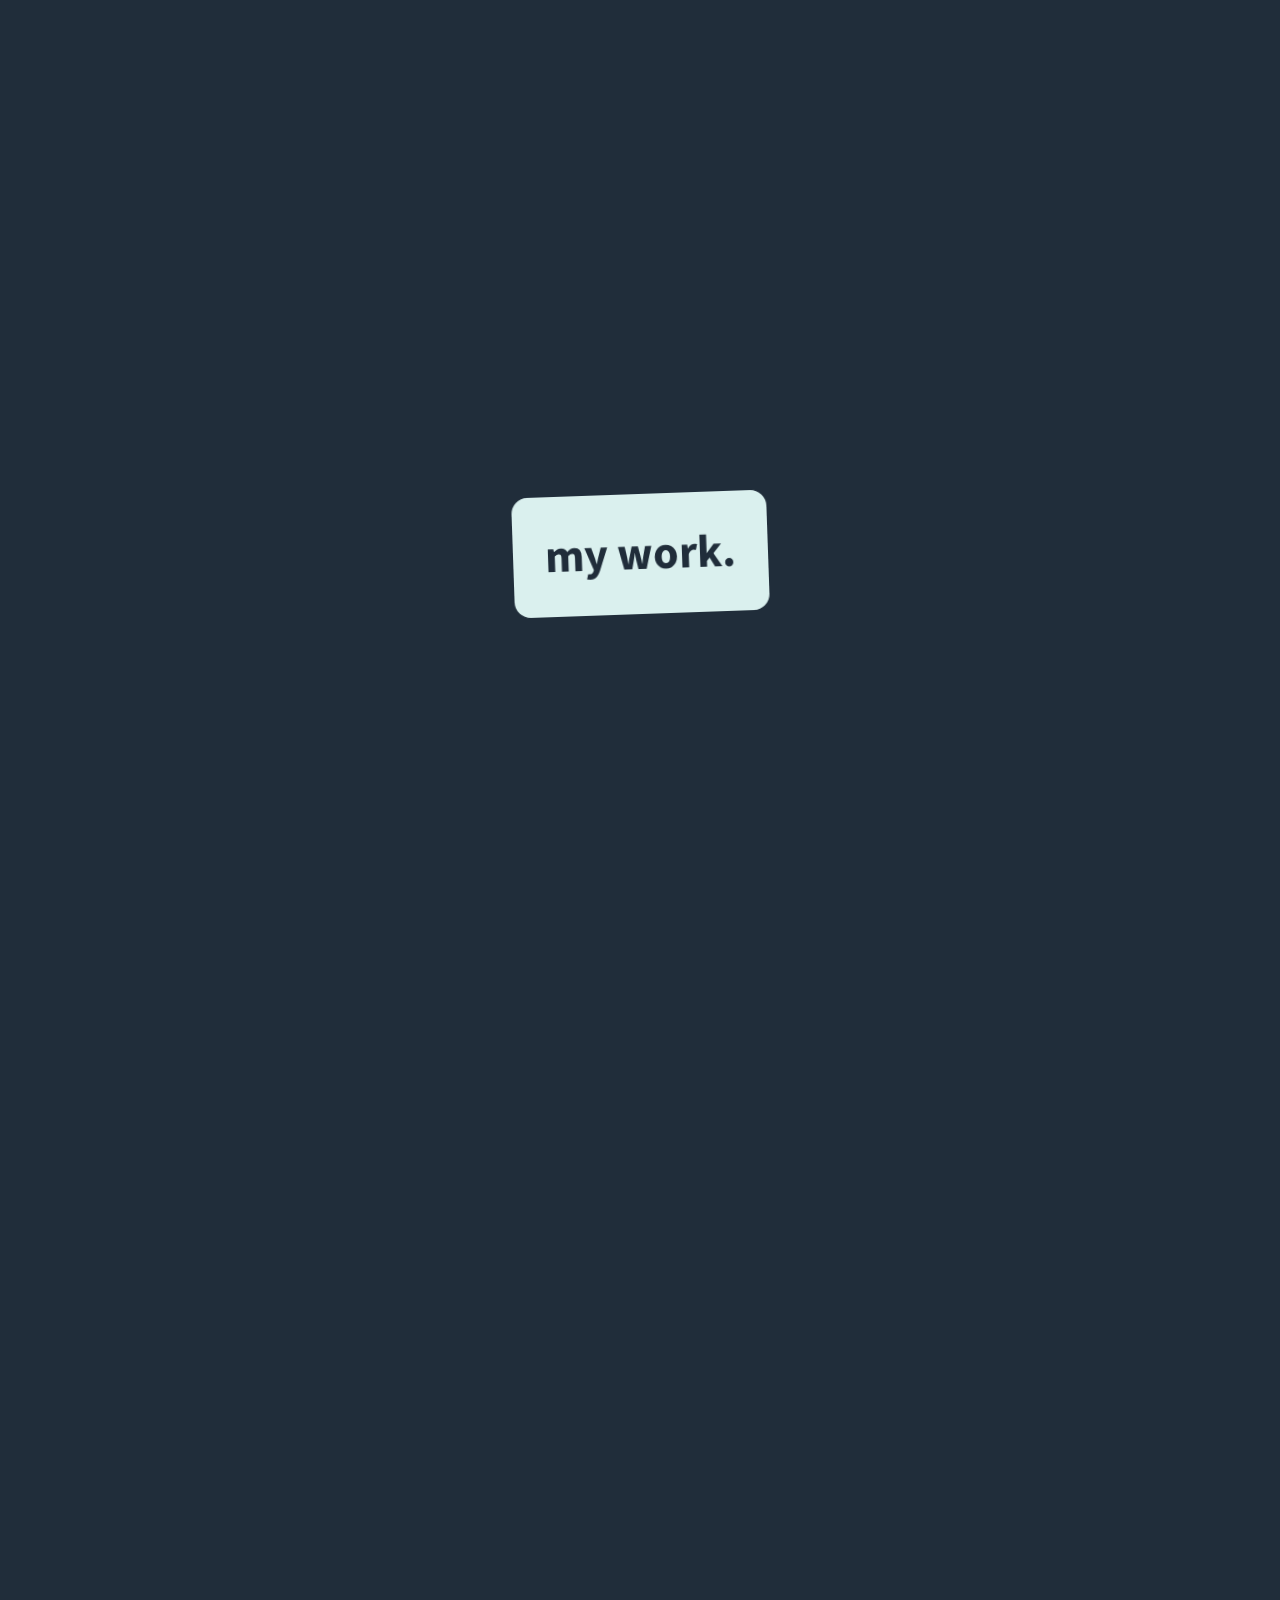
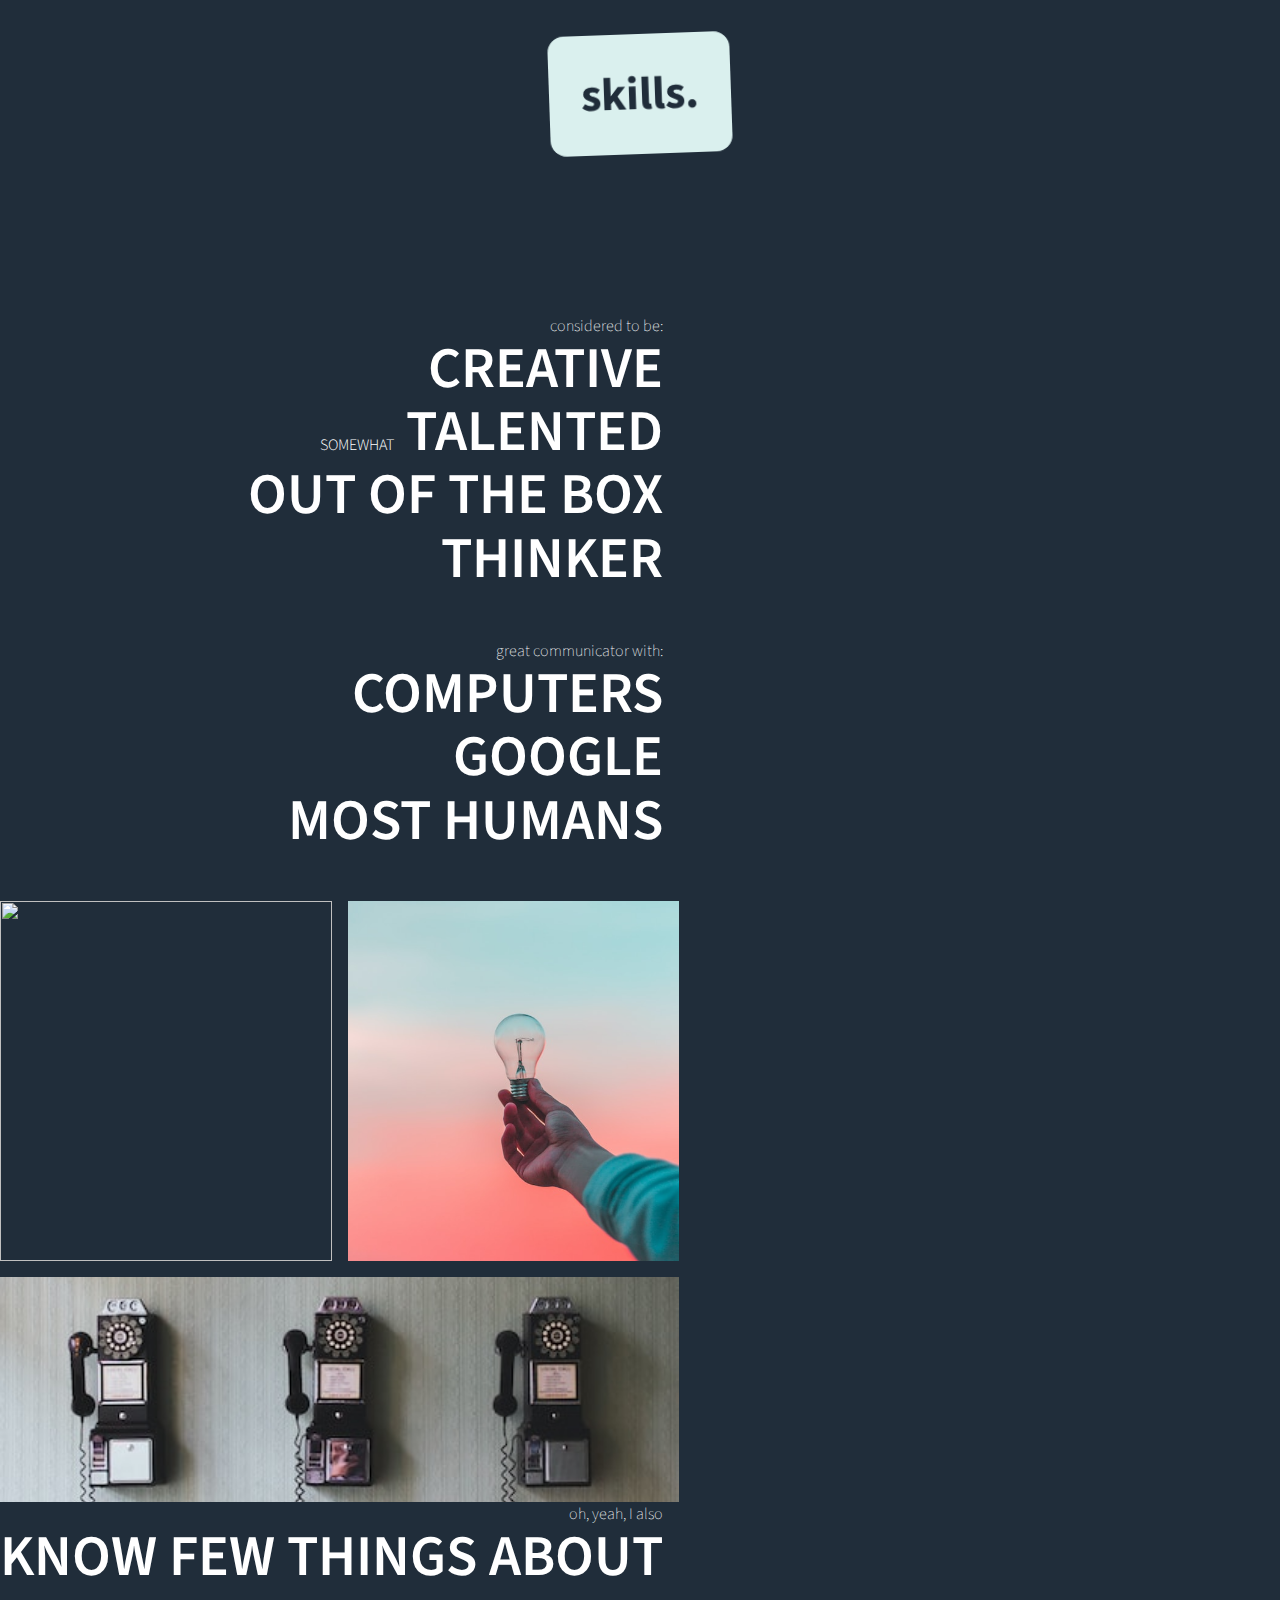
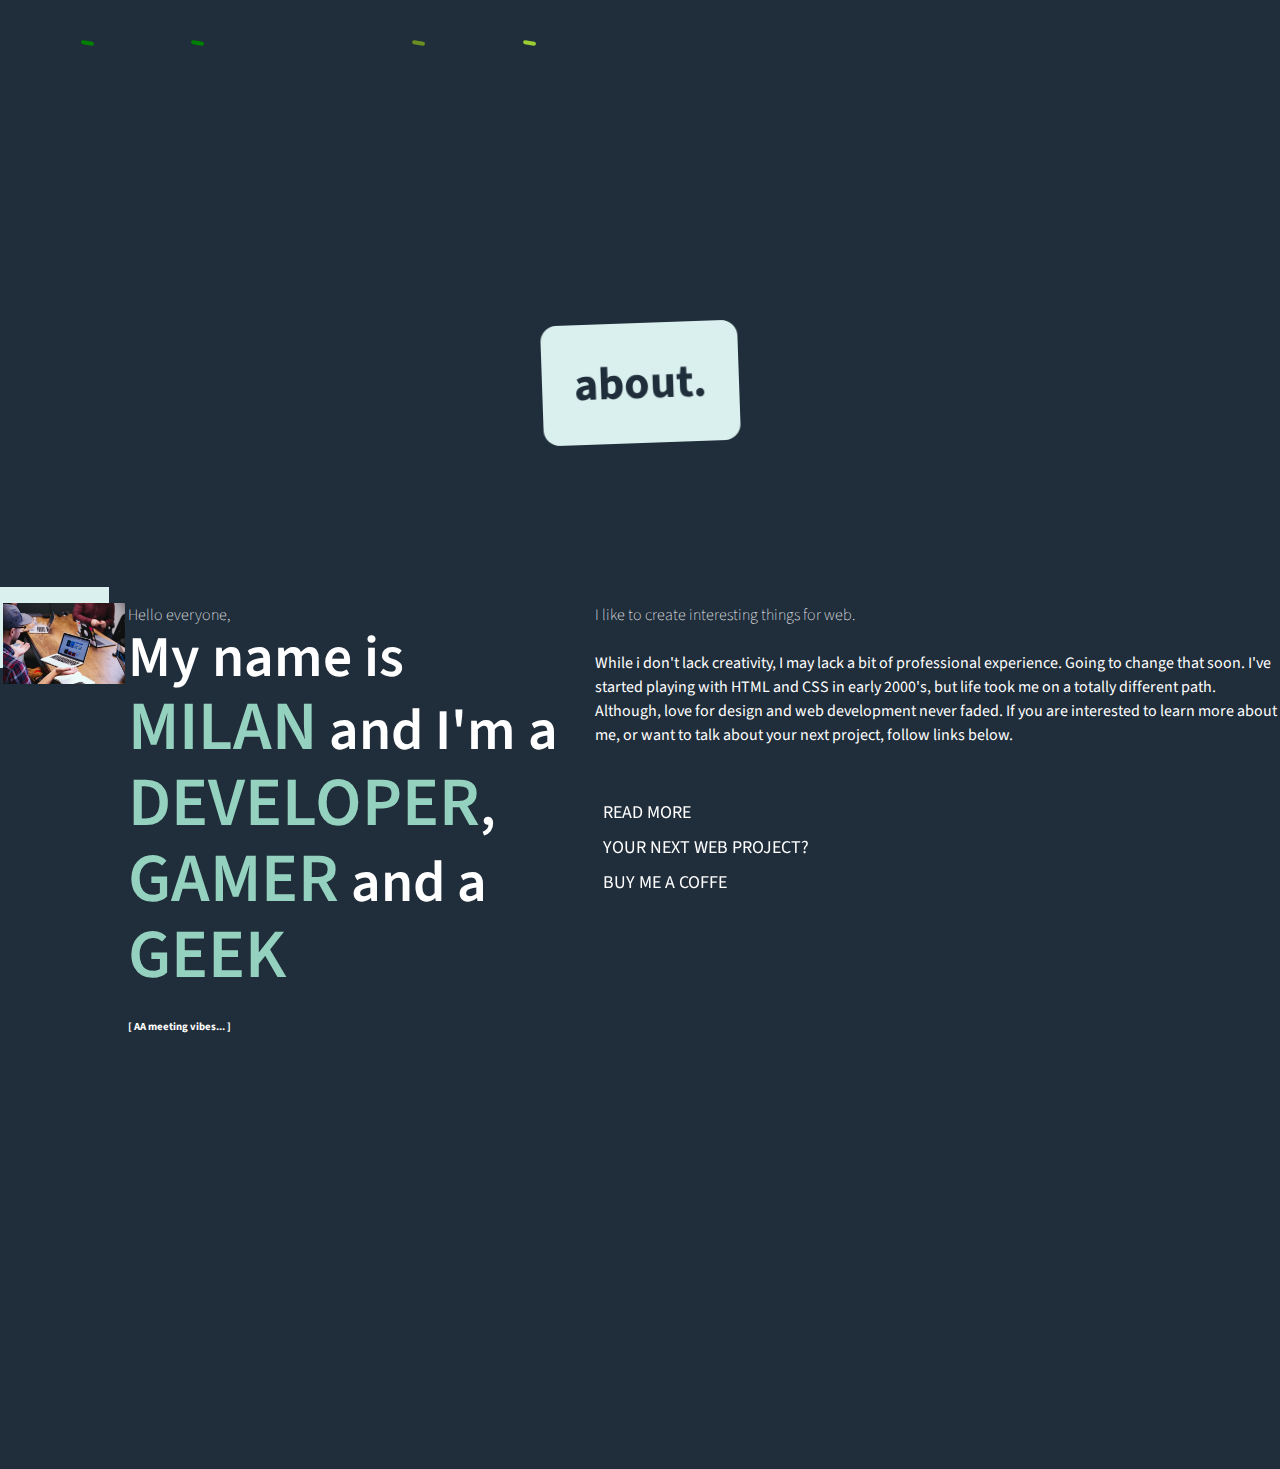
==== commit f36b2ab1: "sunday time" ====
--- a/index.html
+++ b/index.html
@@ -44,7 +44,6 @@
       </div>
     </div>
     <!-- MODAL END  -->
-    <!-- SIDEBAR Start -->
     <!-- SIDEBAR start-->
     <div class="sidebar-left">
       <div class="sidebar-left--content">
--- a/ast/css/main.css
+++ b/ast/css/main.css
@@ -261,10 +261,6 @@
   top: 31%;
 }
 
-.test-border {
-  border: 1px solid white;
-}
-
 .mobile-nav-items {
   display: flex;
   flex-direction: column;
@@ -275,7 +271,7 @@
   top: 0;
   width: 100%;
   right: 0%;
-  height: calc(100vh - 70px);
+  height: calc(100lvh - 60px);
   background: #9db5b2;
   transition: all 0.5s;
 }
@@ -713,6 +709,7 @@
 p.card-body {
   margin: 1rem 0;
   font-weight: 300;
+  line-height: 1.3;
 }
 
 .mybutton {
@@ -858,9 +855,11 @@
 #modalContent .modal-body--container .modal-cover {
   margin-top: 0;
 }
+#modalContent .modal-body--container .modal-cover .landing-pic {
+  position: relative;
+}
 #modalContent .modal-body--container .modal-cover .landing-pic img {
-  position: relative;
-  max-height: 66vh;
+  max-height: 50vh;
   width: 100%;
   object-fit: cover;
   margin: 0 auto;
@@ -869,23 +868,28 @@
   #modalContent .modal-body--container .modal-cover .landing-pic img {
     max-height: 50vh;
     border-radius: 16px;
-  }
-}
-#modalContent .modal-body--container .modal-cover .landing-pic--heading {
-  margin: -55% 10% 10% 45%;
-  font-size: 2rem;
+    filter: blur(1px);
+    object-position: 10% 25%;
+    object-fit: cover;
+  }
+}
+#modalContent .modal-body--container .modal-cover .landing-pic .landing-pic--heading {
   position: absolute;
+  bottom: 0.75rem;
+  width: 66%;
+  right: 0.75rem;
+  border: 1px solid rgba(148, 209, 190, 0.3);
   text-align: right;
   background-color: rgba(32, 45, 58, 0.66);
   padding: 8px;
 }
-@media (min-width: 576px) {
-  #modalContent .modal-body--container .modal-cover .landing-pic--heading {
-    margin: 0;
-    position: relative;
-    margin-top: -4.6rem;
-    margin-right: 2rem;
-    padding-right: 2rem;
+#modalContent .modal-body--container .modal-cover .landing-pic .landing-pic--heading h1 {
+  font-size: 3rem;
+}
+@media (min-width: 768px) {
+  #modalContent .modal-body--container .modal-cover .landing-pic .landing-pic--heading {
+    width: 88%;
+    left: 0.66rem;
   }
 }
 #modalContent .modal-body--container .modal-first-row {
@@ -903,6 +907,33 @@
 }
 #modalContent h4 {
   font-weight: 100;
+}
+#modalContent .row-card h1 {
+  text-align: center;
+  margin-bottom: 1rem;
+}
+@media (min-width: 768px) {
+  #modalContent .row-card h1 {
+    text-align: left;
+  }
+}
+#modalContent .row-card .image-rounded {
+  margin-bottom: 2rem;
+  display: flex;
+  justify-content: center;
+  align-items: center;
+}
+@media (min-width: 768px) {
+  #modalContent .row-card .image-rounded {
+    justify-content: end;
+    padding-right: 5rem;
+  }
+}
+#modalContent .row-card .image-rounded img {
+  width: 10rem;
+  height: 10rem;
+  border-radius: 50%;
+  object-fit: cover;
 }
 #modalContent .modal-footer {
   border-top: none;
@@ -935,7 +966,7 @@
 }
 #modalContent .modal-footer .closeModal:hover span i {
   margin-top: 3px;
-  transform: translateX(-5.1rem) scale(1.5);
+  transform: translateX(-5rem) scale(1.25);
   transition: transform 0.25s ease;
 }
 
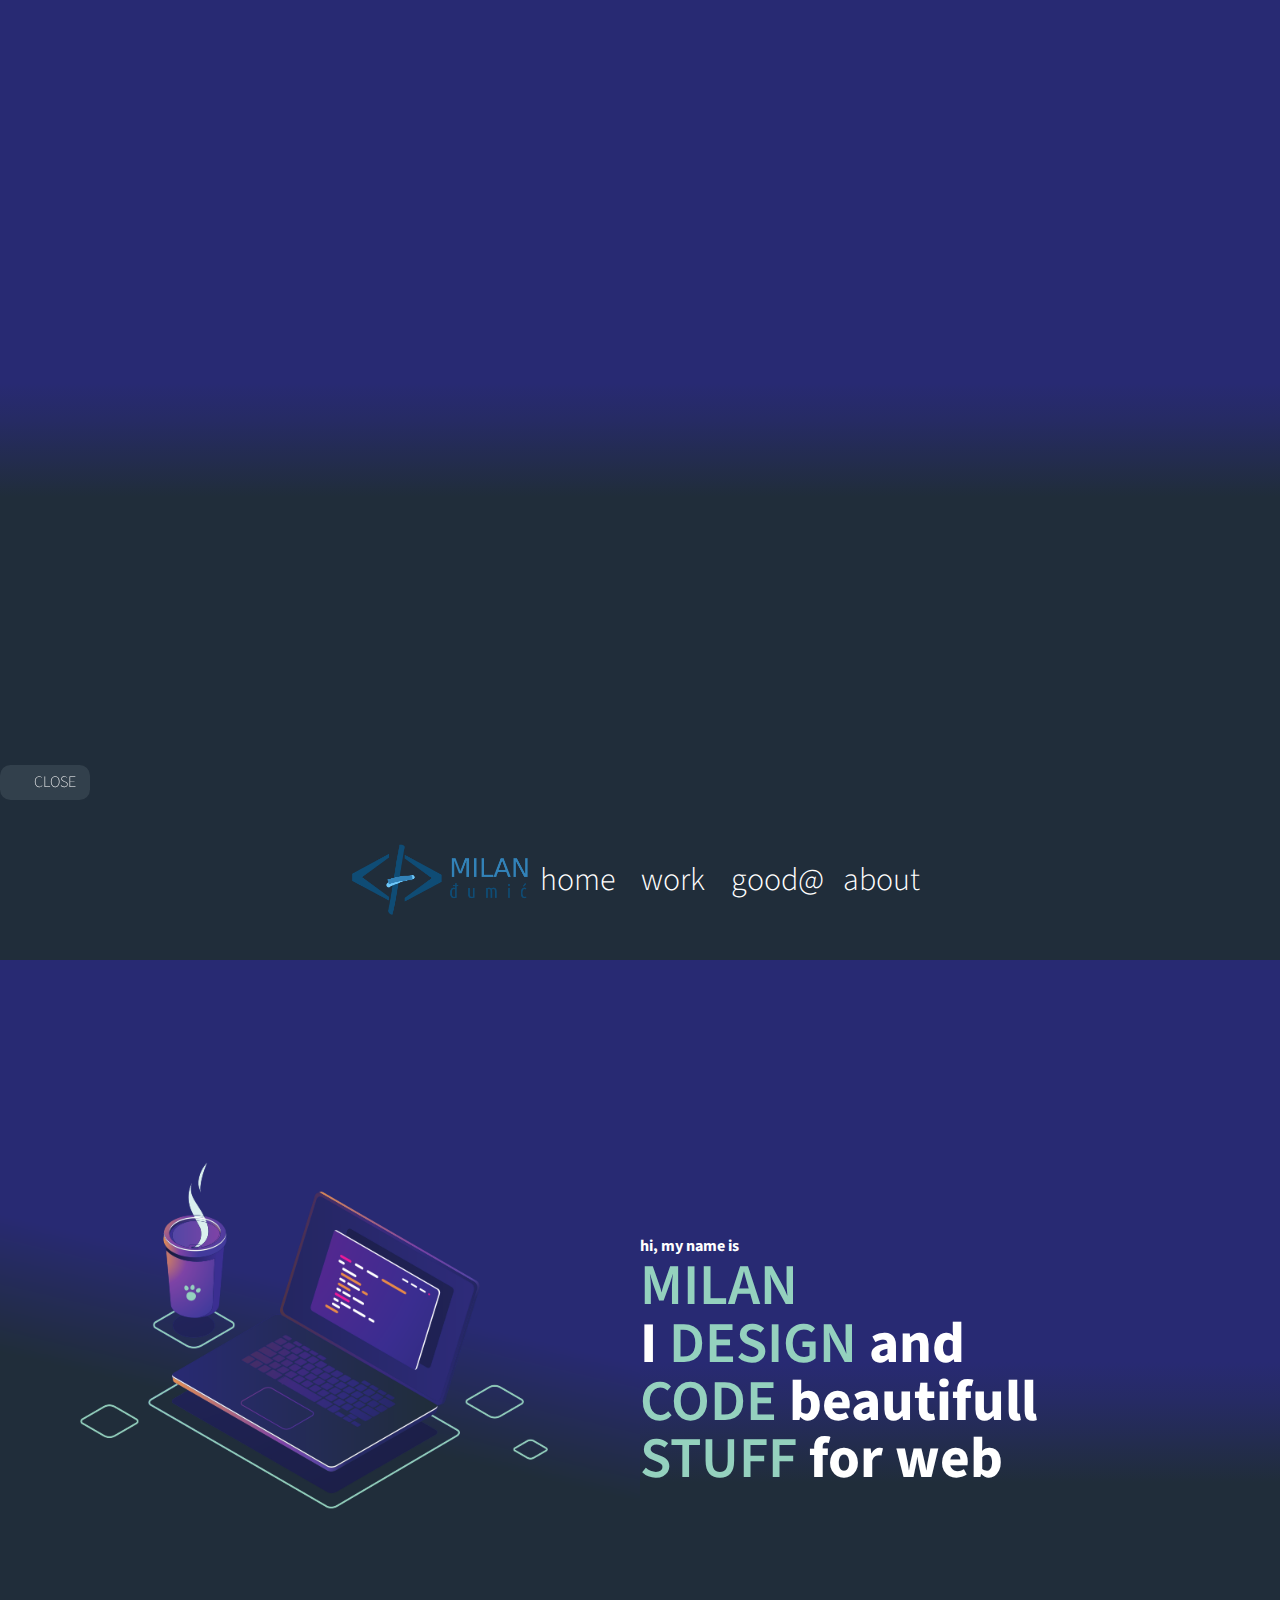
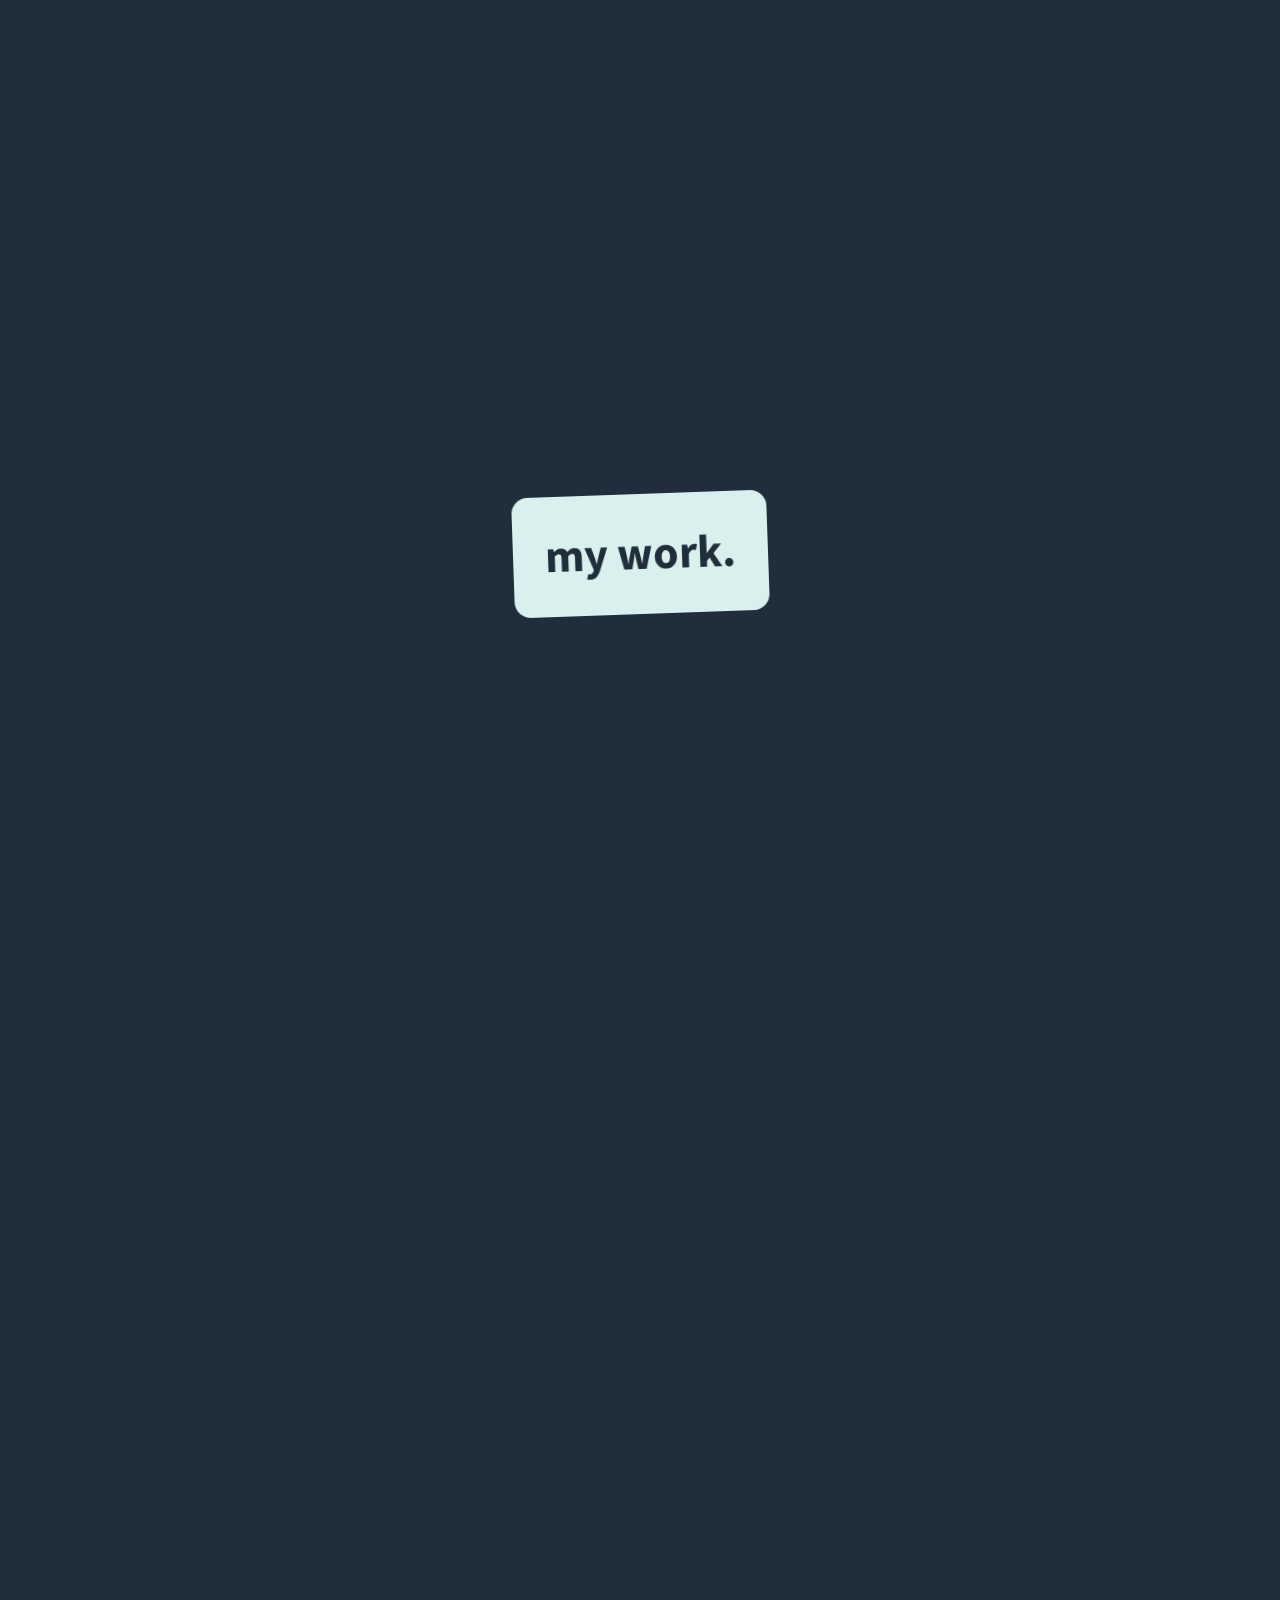
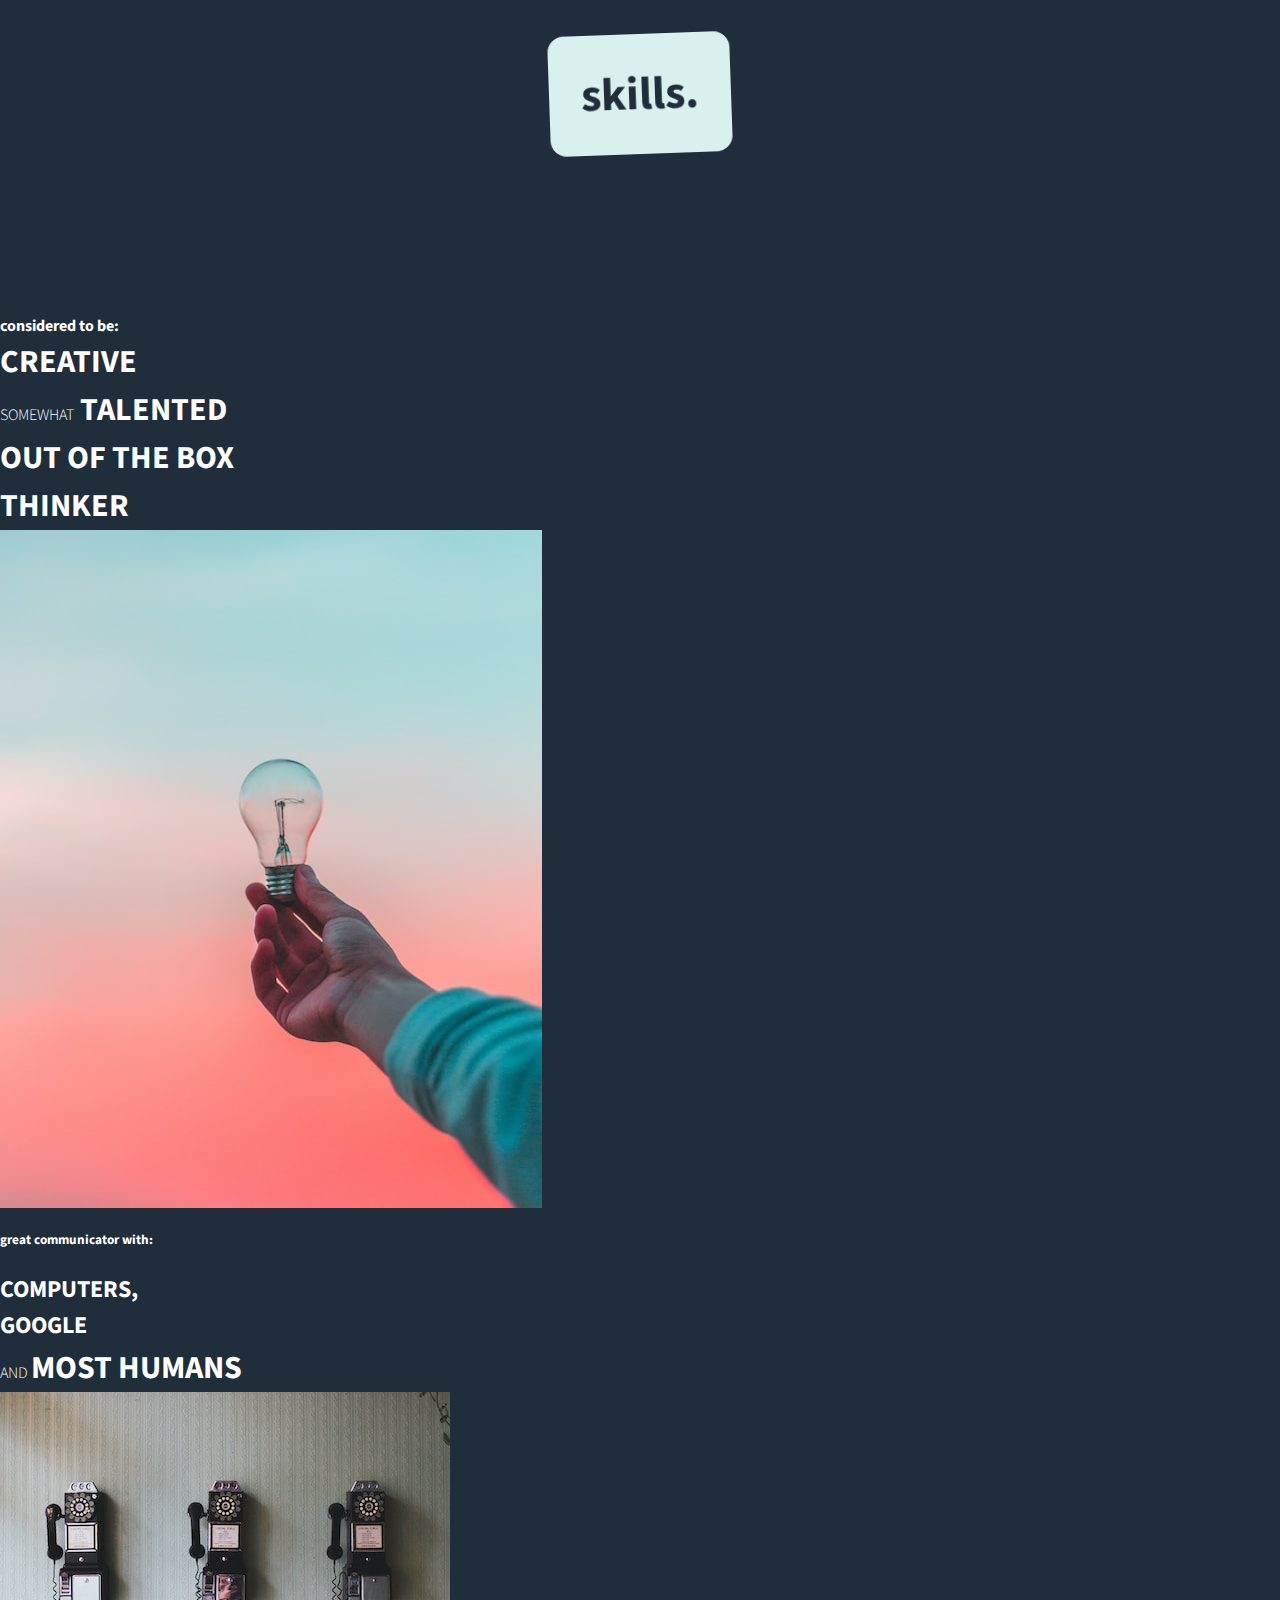
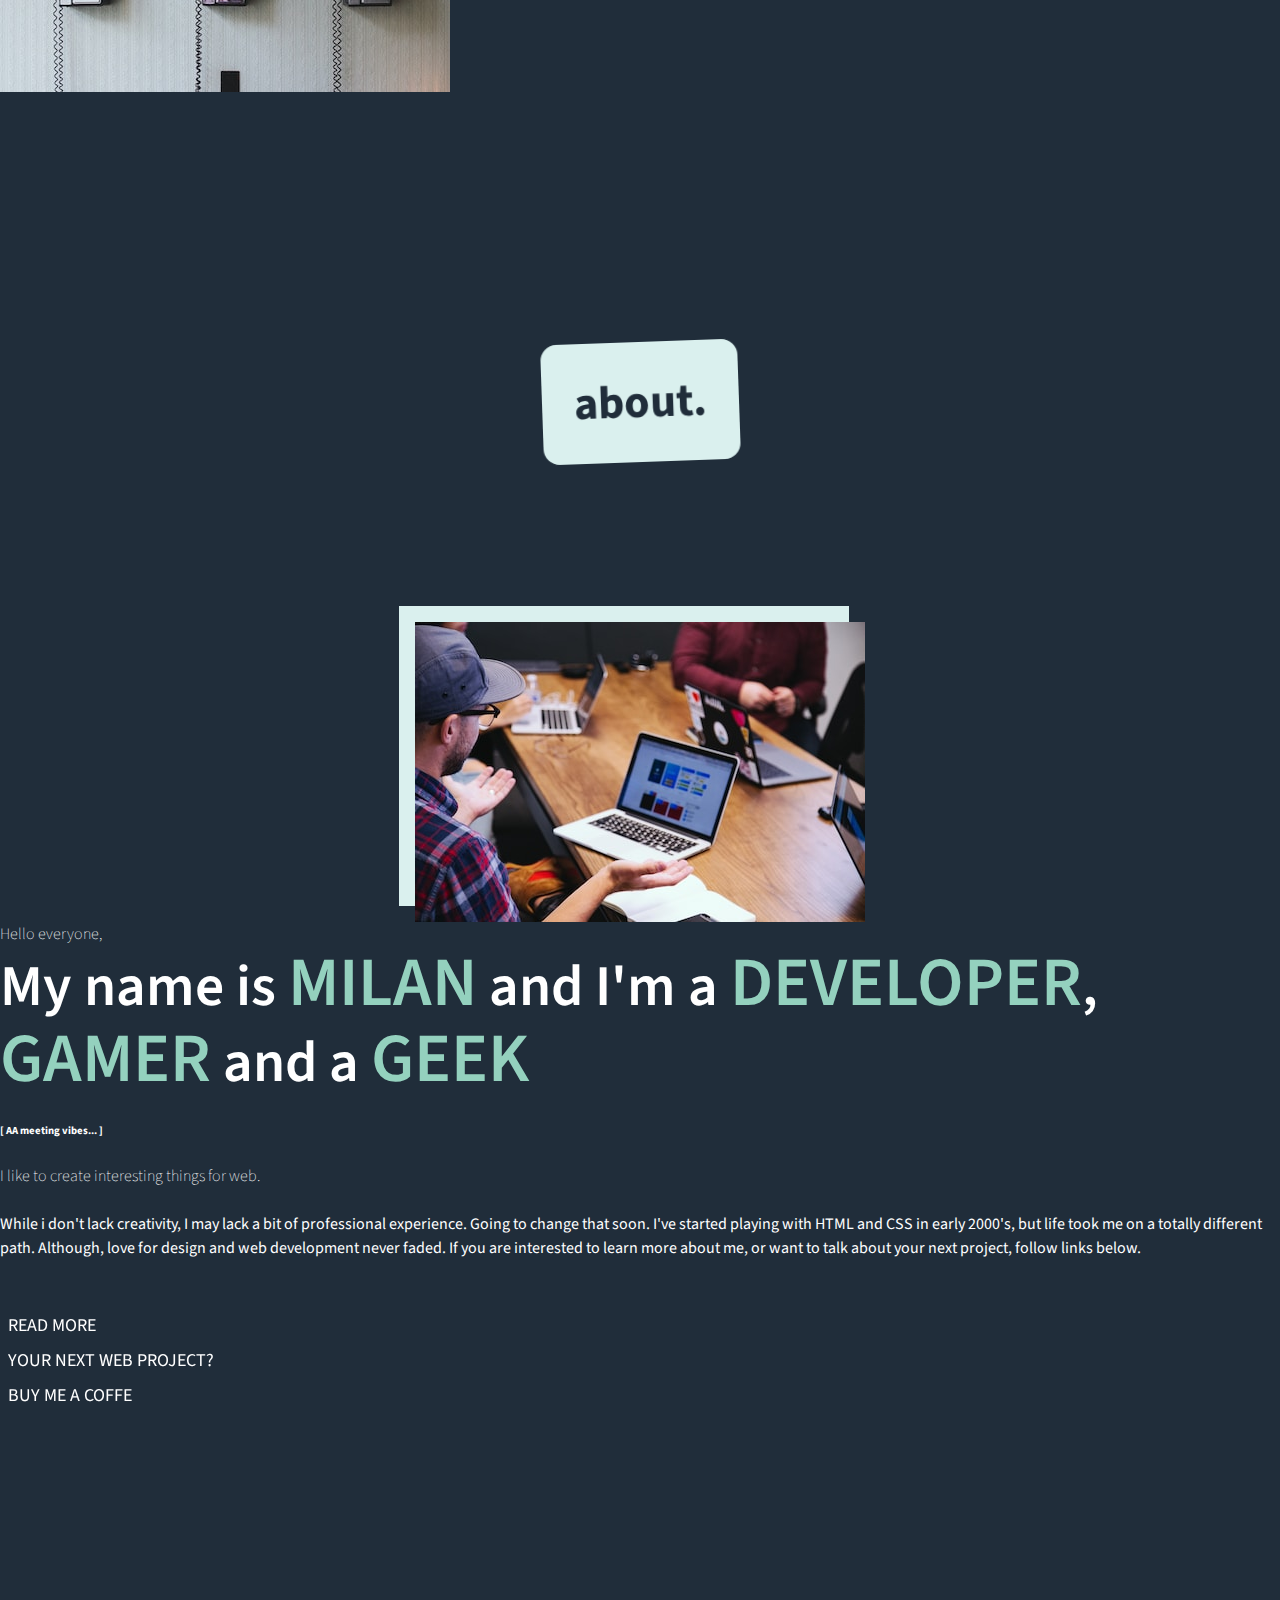
==== commit 16e6510d: "got home" ====
--- a/index.html
+++ b/index.html
@@ -126,10 +126,18 @@
         </div>
 
         <div class="nav">
-          <a href="#welcome" class="btn__nav" data-anchor="#welcome">home</a>
-          <a href="#work" class="btn__nav" data-anchor="#work">work</a>
-          <a href="#skills" class="btn__nav" data-anchor="#skills">good@</a>
-          <a href="#about" class="btn__nav" data-anchor="#about">about</a>
+          <div class="nav__item">
+            <a href="#welcome" class="btn__nav" data-anchor="#welcome">home</a>
+          </div>
+          <div class="nav__item">
+            <a href="#work" class="btn__nav" data-anchor="#work">work</a>
+          </div>
+          <div class="nav__item">
+            <a href="#skills" class="btn__nav" data-anchor="#skills">good@</a>
+          </div>
+          <div class="nav__item">
+            <a href="#about" class="btn__nav" data-anchor="#about">about</a>
+          </div>
         </div>
       </div>
     </header>
@@ -163,12 +171,45 @@
         <div class="cards" id="projectCards"></div>
       </div>
     </section>
+    <!-- SKILLS section -->
     <section id="skills" class="skills container">
       <div class="section__heading">
         <h1>skills.</h1>
       </div>
-      <div class="section__content">
+      <div class="section__content container">
         <div class="row">
+          <div class="col-xs-12 col-md-6 text-end">
+            <h4>considered to be:</h4>
+            <h1 class="display-2 fw-bold">CREATIVE</h1>
+            <h1 class="display-2 fw-bold"><small class="fw-light">SOMEWHAT</small> TALENTED</h1>
+            <h1 class="display-2 fw-bold">
+              OUT OF THE BOX <br />
+              THINKER
+            </h1>
+          </div>
+          <div class="col-xs-12 col-md-6">
+            <div class="row g-3 d-flex mb-xs-5">              
+                <img src="ast/img/idea_bulb.png" alt="" class="w-50 img-fluid" />
+                <img src="ast/img/box-guy.png" alt="" class="img-fluid w-50"/>
+            </div>
+          </div>
+         
+        </div>
+        <div class="row mt-3 mt-xs-5 d-flex">
+          <div class="col-xs-12 col-md-6 text-end">
+            <h5>great communicator with:</h5>
+            <h2 class="display-2 ">COMPUTERS,</h1>
+            <h2 class="display-2">GOOGLE</h1>
+            <h1 class="d-inline display-2"><small>AND </small>MOST HUMANS</h1>
+          </div>
+          <div class="col-xs-12 col-md-6">
+            <div class="row g-3 d-flex">              
+                <img src="ast/img/image 3.png" alt="" class="w-100 img-fluid" />
+              </div>
+          </div>
+         
+        </div>
+        <!-- <div class="row">
           <div class="col-xs-12 col-md-6 content-text-r">
             <h4>considered to be:</h4>
             <h1>CREATIVE</h1>
@@ -187,57 +228,59 @@
           <div class="col-xs-12 col-md-6">
             <div class="gal">
               <div class="gal__1-1">
-                <img src="ast/img/unsplash:_bKeoqjIumw.png" alt="" />
+                <img src="ast/img/idea_bulb.png" alt="" />
               </div>
               <div class="gal__1-2">
-                <img src="ast/img/unsplash:fIq0tET6llw.png" alt="" />
+                <img src="ast/img/box-guy.png" alt="" />
               </div>
               <div class="gal__2-1">
                 <img src="ast/img/image 3.png" alt="" />
               </div>
             </div>
-          </div>
-          <div class="spacer my-5"></div>
-          <div class="col-xs-12 col-md-6 offset-md-3 content-text-r mt-5">
-            <h4>oh, yeah, I also</h4>
-            <h1>KNOW FEW THINGS ABOUT</h1>
-            <div class="tech-icons">
-              <div class="skills__box">
-                <div class="skills__box--skill-icon">
-                  <div class="badge_good">
-                    <i class="fa-solid fa-thumbs-up"></i>
-                  </div>
-                  <i class="fa-brands fa-html5"></i>
+          </div> -->
+          <!-- <div class="spacer my-5"></div>
+          <div class="row">
+            <div class="col-xs-12 col-md-6 offset-md-3 content-text-r mt-5">
+              <h4>oh, yeah, I also</h4>
+              <h1>KNOW FEW THINGS ABOUT</h1>
+              <div class="tech-icons">
+                <div class="skills__box">
+                  <div class="skills__box--skill-icon">
+                    <div class="badge_good">
+                      <i class="fa-solid fa-thumbs-up"></i>
+                    </div>
+                    <i class="fa-brands fa-html5"></i>
+                  </div>
+                  <div class="skills__box--skill-icon">
+                    <div class="badge_good">
+                      <i class="fa-solid fa-thumbs-up"></i>
+                    </div>
+                    <i class="fa-brands fa-css3-alt"></i>
+                  </div>
+                  <div class="skills__box--skill-icon">
+                    <i class="fa-brands fa-sass"></i>
+                  </div>
+                  <div class="skills__box--skill-icon">
+                    <div class="badge_ok">
+                      <i class="fa-solid fa-circle-check"></i>
+                    </div>
+                    <i class="fa-brands fa-square-js"></i>
+                  </div>
+                  <div class="skills__box--skill-icon">
+                    <div class="badge_learning">
+                      <i class="fa-solid fa-graduation-cap"></i>
+                    </div>
+                    <i class="fa-brands fa-react"></i>
+                  </div>
+                  <div class="skills__box--skill-icon">
+                    <i class="fa-brands fa-figma"></i>
+                  </div>
                 </div>
-                <div class="skills__box--skill-icon">
-                  <div class="badge_good">
-                    <i class="fa-solid fa-thumbs-up"></i>
-                  </div>
-                  <i class="fa-brands fa-css3-alt"></i>
-                </div>
-                <div class="skills__box--skill-icon">
-                  <i class="fa-brands fa-sass"></i>
-                </div>
-                <div class="skills__box--skill-icon">
-                  <div class="badge_ok">
-                    <i class="fa-solid fa-circle-check"></i>
-                  </div>
-                  <i class="fa-brands fa-square-js"></i>
-                </div>
-                <div class="skills__box--skill-icon">
-                  <div class="badge_learning">
-                    <i class="fa-solid fa-graduation-cap"></i>
-                  </div>
-                  <i class="fa-brands fa-react"></i>
-                </div>
-                <div class="skills__box--skill-icon">
-                  <i class="fa-brands fa-figma"></i>
-                </div>
               </div>
             </div>
           </div>
         </div>
-      </div>
+      </div> -->
     </section>
     <section id="about" class="skills container">
       <div class="section__heading">
--- a/ast/css/main.css
+++ b/ast/css/main.css
@@ -118,7 +118,6 @@
 
 .section__content {
   margin-top: 2rem;
-  display: flex;
 }
 .section__content--left {
   flex: 50%;
@@ -357,42 +356,59 @@
 @media (min-width: 768px) {
   .header .nav {
     display: flex;
-    justify-content: space-evenly;
+  }
+}
+.header .nav__item {
+  display: flex;
+  justify-content: center;
+  align-items: end;
+}
+@media (min-width: 768px) {
+  .header .nav__item {
+    width: 4rem;
+  }
+}
+@media (min-width: 992px) {
+  .header .nav__item {
+    width: 6rem;
+  }
+}
+@media (min-width: 768px) {
+  .header .nav__item:nth-child(3) {
+    width: 4.2rem;
+  }
+}
+@media (min-width: 992px) {
+  .header .nav__item:nth-child(3) {
+    width: 7rem;
   }
 }
 .header .nav .btn__nav {
   position: relative;
   display: flex;
   justify-content: space-between;
-  width: 5.5rem;
   height: 100%;
   font-size: 2rem;
-  margin-right: 6px;
   font-weight: 300;
-  letter-spacing: 1px;
-  padding: 12px 8px;
+  letter-spacing: 0px;
+  transition: all 0.25s ease;
+}
+@media (min-width: 768px) {
+  .header .nav .btn__nav {
+    font-size: 1rem;
+  }
+}
+@media (min-width: 992px) {
+  .header .nav .btn__nav {
+    font-size: 2rem;
+  }
 }
 .header .nav .btn__nav:hover {
   color: inherit;
 }
 .header .nav .btn__nav:hover:not(.active) {
   text-transform: uppercase;
-  transform-origin: bottom center;
-  letter-spacing: 0px;
-  font-weight: 300;
   color: #94d1be;
-}
-.header .nav .btn__nav:nth-child(1) {
-  width: 5rem;
-}
-.header .nav .btn__nav:nth-child(2) {
-  width: 5rem;
-}
-.header .nav .btn__nav:nth-child(3) {
-  width: 6.8rem;
-}
-.header .nav .btn__nav:nth-child(3):hover:not(.active) {
-  transform: translateX(-7px);
 }
 .header .nav__mobile {
   display: flex;
@@ -571,10 +587,6 @@
 
 .active {
   text-transform: uppercase;
-  transform: scale(0.92);
-  transform-origin: left;
-  position: relative;
-  background-color: none;
   color: #9db5b2;
   transition: none !important;
 }
